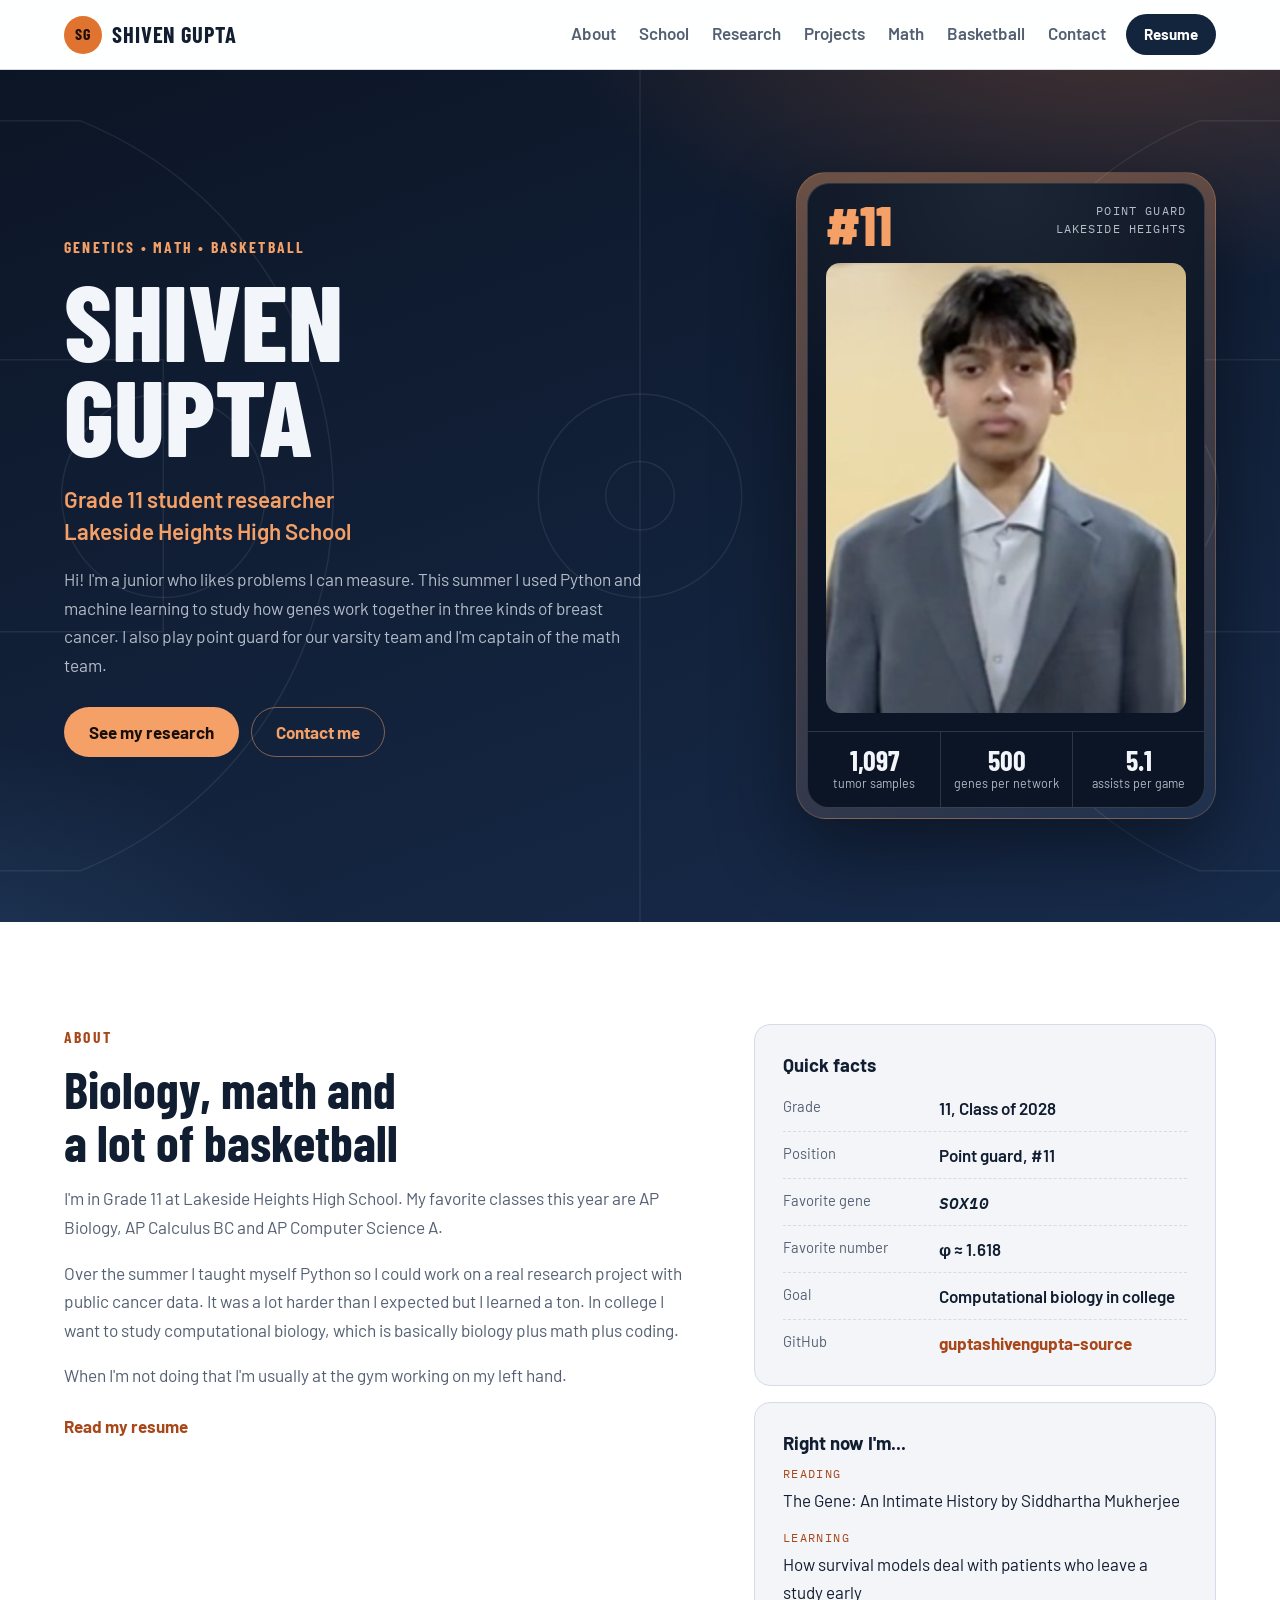
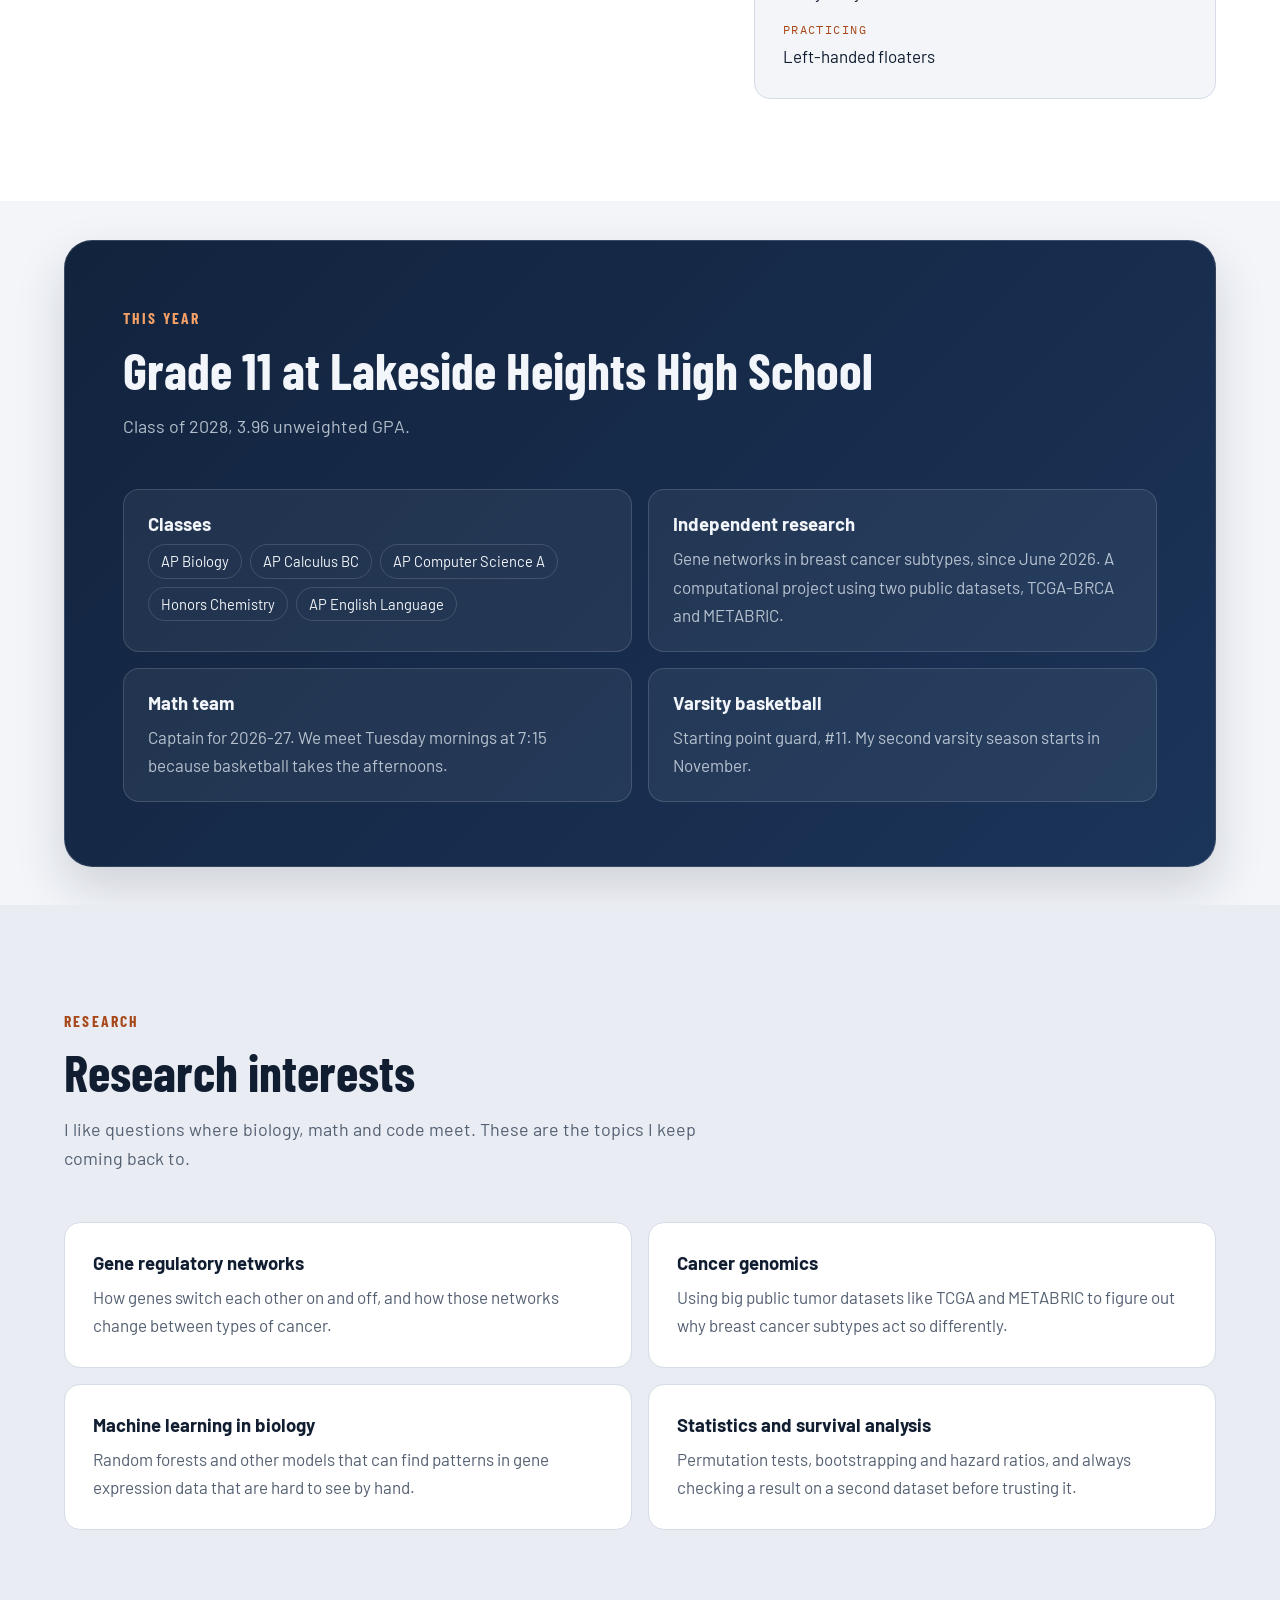
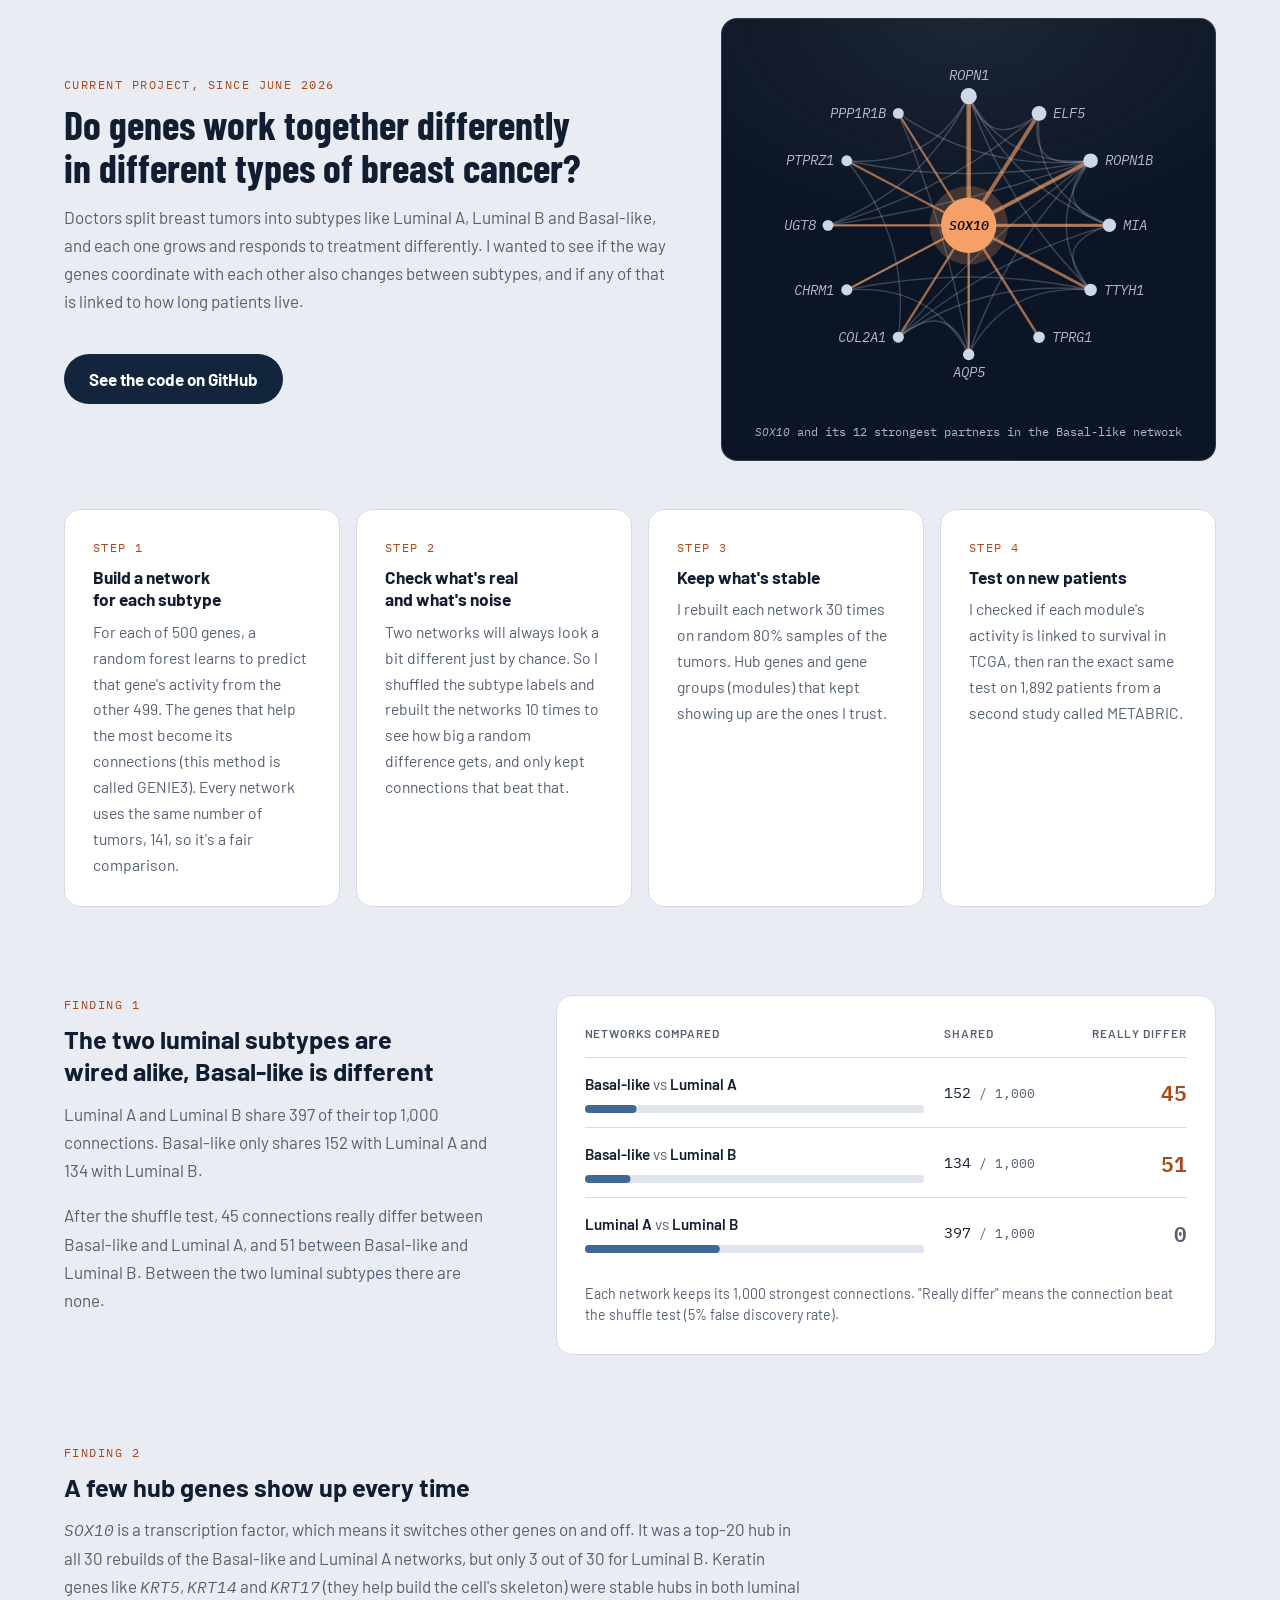
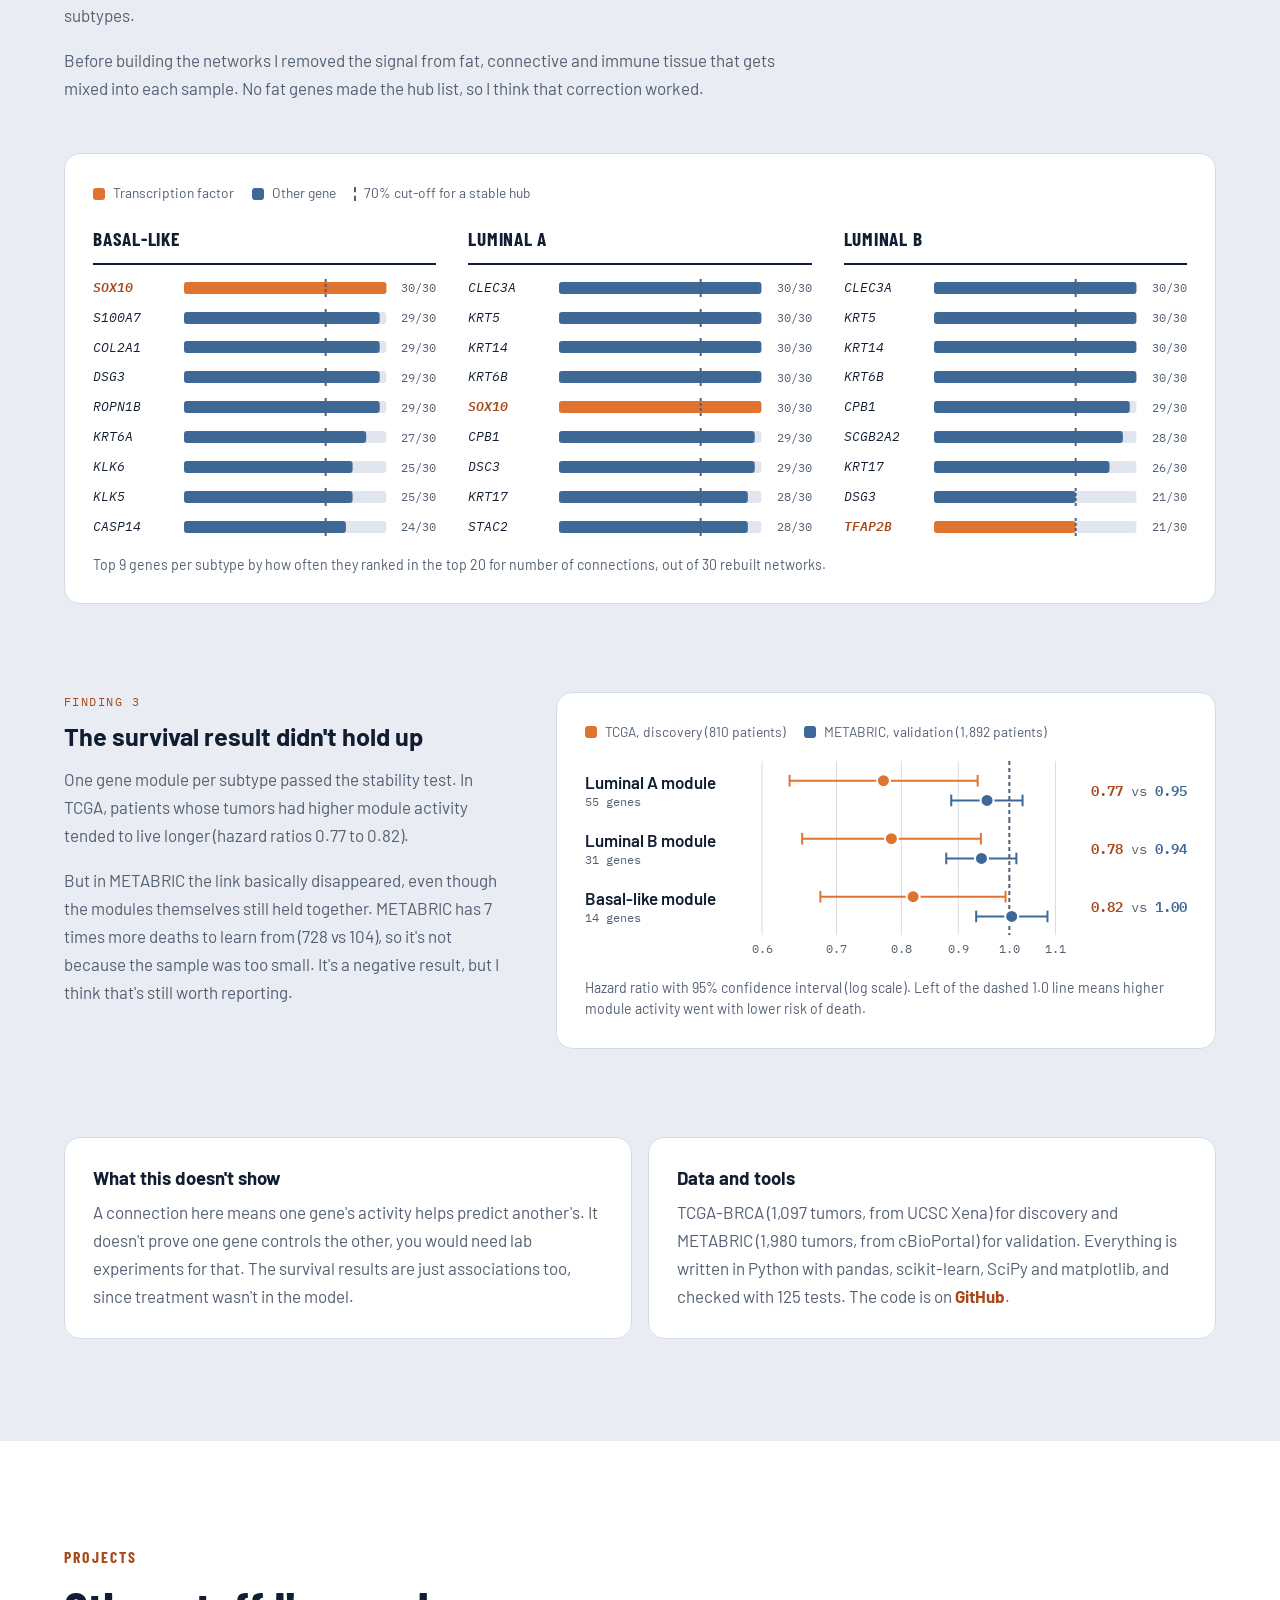
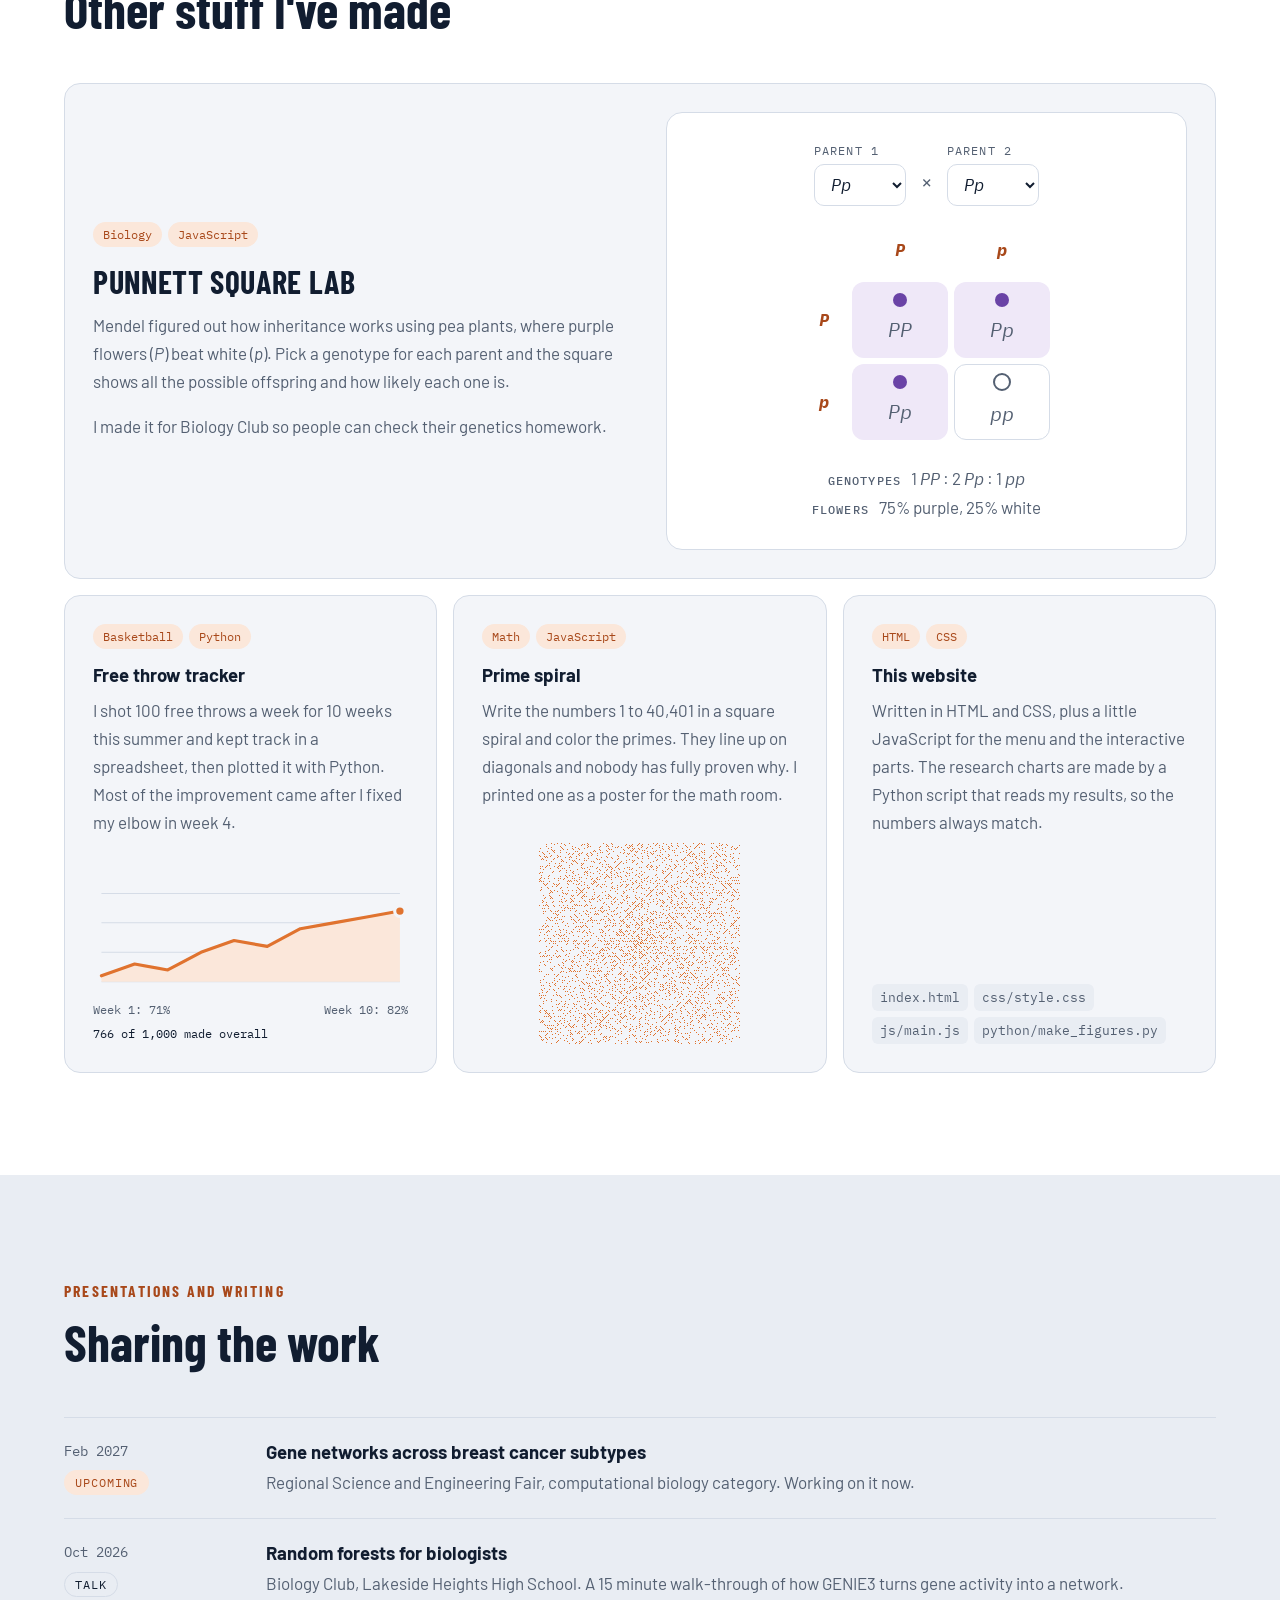
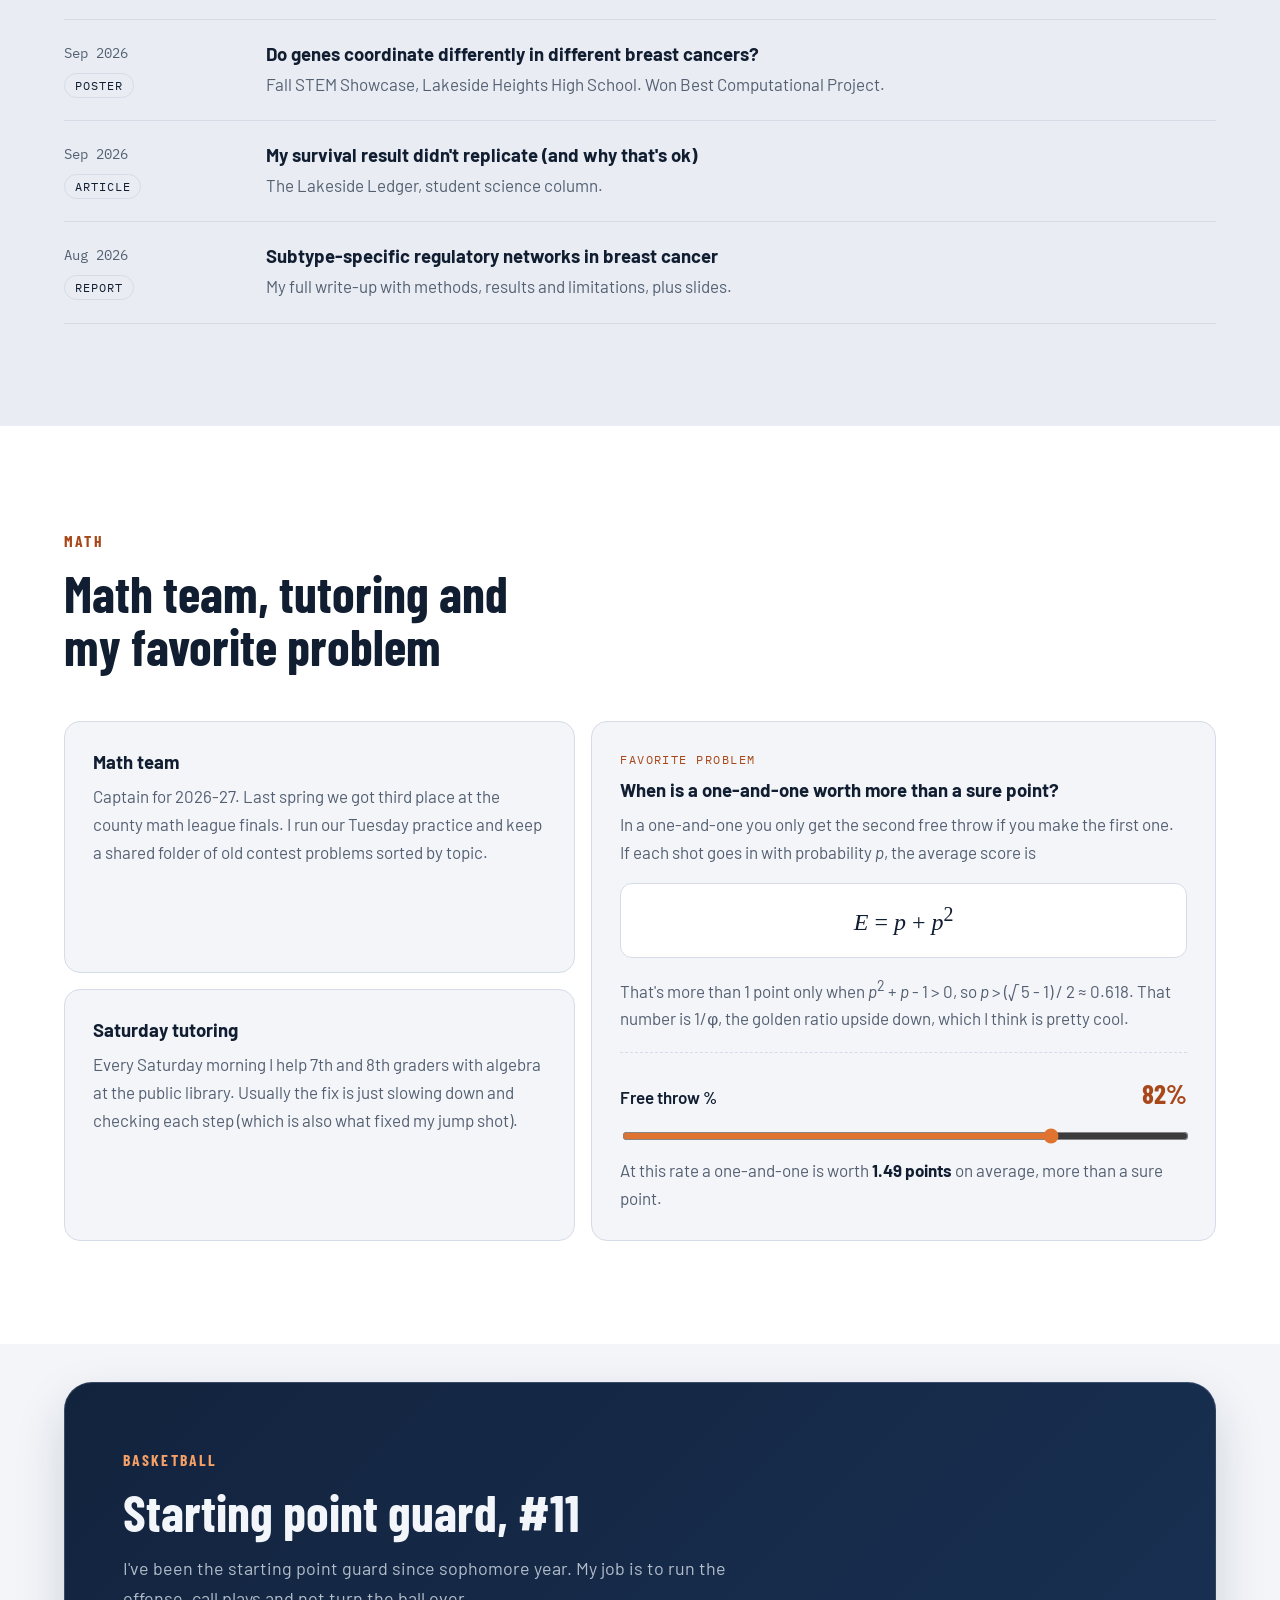
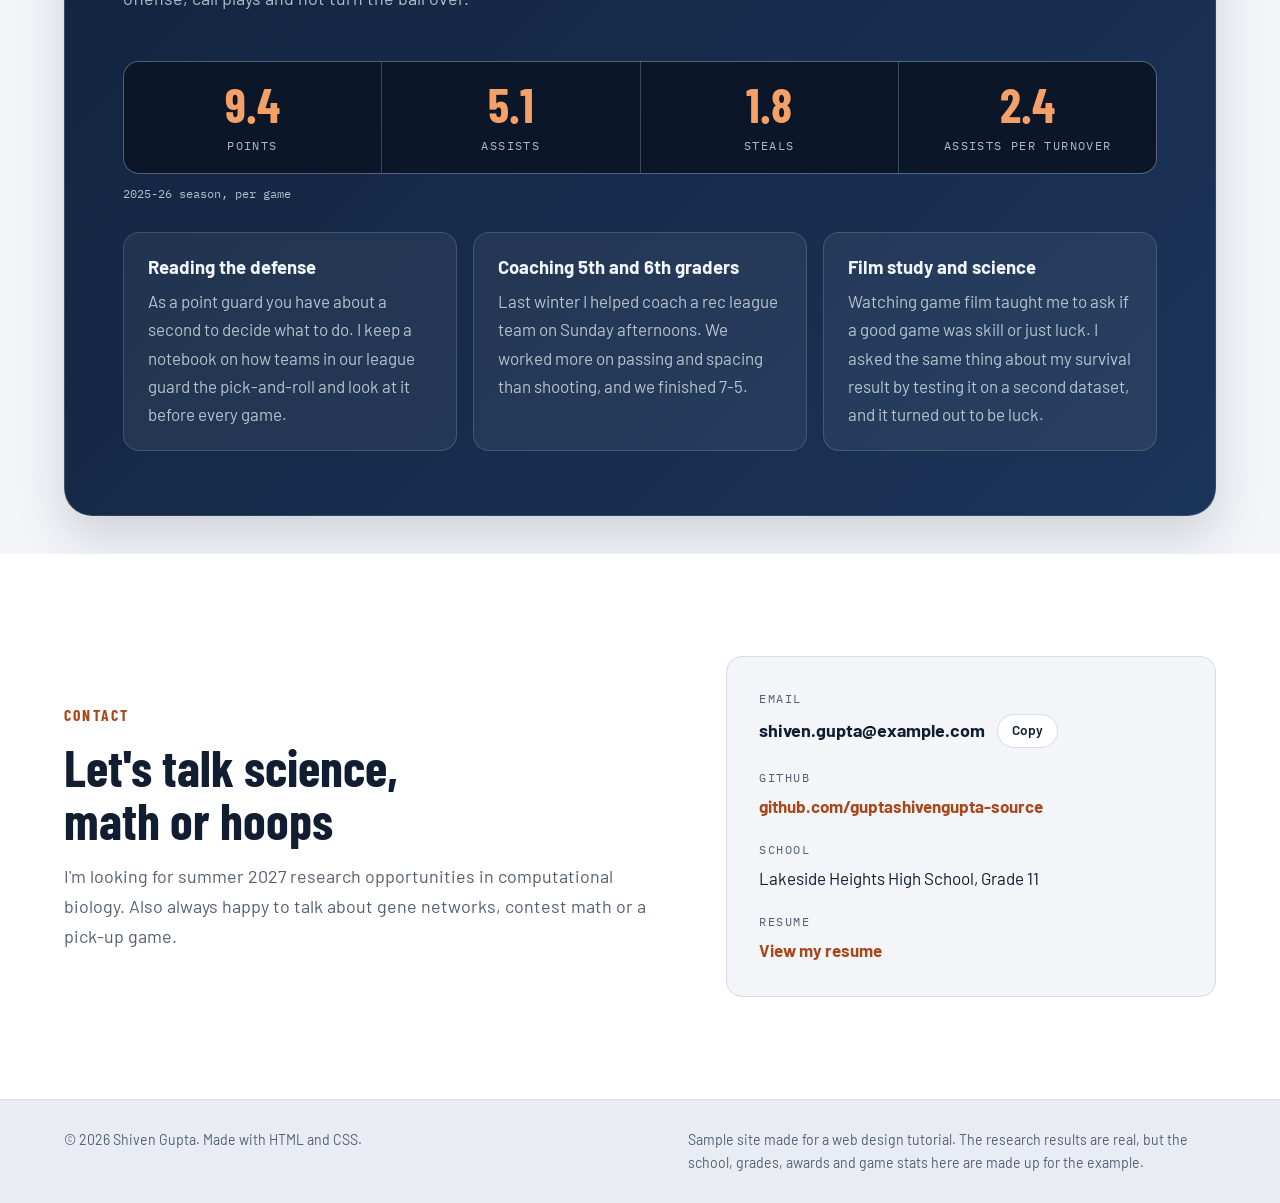
==== index.html @ 824fb628 "completed site completed site" ====
<!DOCTYPE html>
<html lang="en">
<head>
  <meta charset="UTF-8">
  <meta name="viewport" content="width=device-width, initial-scale=1, viewport-fit=cover">
  <title>Shiven Gupta</title>
  <meta name="description" content="Shiven Gupta, high school student researcher, math team captain and point guard.">
  <link rel="icon" href="images/favicon.svg" type="image/svg+xml">
  <link rel="preconnect" href="https://fonts.googleapis.com">
  <link rel="preconnect" href="https://fonts.gstatic.com" crossorigin>
  <link rel="stylesheet" href="https://fonts.googleapis.com/css2?family=Barlow+Condensed:wght@600;700;800&family=Barlow:ital,wght@0,400;0,500;0,600;0,700;1,400&family=IBM+Plex+Mono:ital,wght@0,400;0,500;0,600;1,400;1,500&display=swap">
  <link rel="stylesheet" href="css/style.css">
  <script src="js/main.js" defer></script>
</head>
<body>
  <a class="skip-link" href="#main">Skip to content</a>

  <header class="site-header">
    <a class="brand" href="#home">
      <span class="brand-mark" aria-hidden="true">SG</span>
      <span class="brand-name">Shiven Gupta</span>
    </a>

    <nav id="site-nav" class="nav" aria-label="Main">
      <a href="#about">About</a>
      <a href="#school">School</a>
      <a href="#research">Research</a>
      <a href="#projects">Projects</a>
      <a href="#math">Math</a>
      <a href="#basketball">Basketball</a>
      <a href="#contact">Contact</a>
    </nav>

    <a class="nav-cta" href="resume.html">Resume</a>

    <button class="menu-toggle" type="button" aria-expanded="false" aria-controls="site-nav">
      <span class="menu-icon" aria-hidden="true"></span>
      <span class="menu-label">Menu</span>
    </button>
  </header>

  <main id="main">

    <section id="home" class="hero">
      <svg class="hero-court" viewBox="0 0 1354 720" preserveAspectRatio="xMidYMid slice" aria-hidden="true" focusable="false">
        <path d="M677 0 V720" fill="none"/>
        <circle cx="677" cy="360" r="86" fill="none"/>
        <circle cx="677" cy="360" r="29" fill="none"/>
        <rect x="0" y="245" width="274" height="230" fill="none"/>
        <circle cx="274" cy="360" r="86" fill="none"/>
        <path d="M0 43 H204 A342 342 0 0 1 204 677 H0" fill="none"/>
        <circle cx="76" cy="360" r="11" fill="none"/>
        <path d="M58 317 V403" fill="none"/>
        <rect x="1080" y="245" width="274" height="230" fill="none"/>
        <circle cx="1080" cy="360" r="86" fill="none"/>
        <path d="M1354 43 H1150 A342 342 0 0 0 1150 677 H1354" fill="none"/>
        <circle cx="1278" cy="360" r="11" fill="none"/>
        <path d="M1296 317 V403" fill="none"/>
      </svg>

      <div class="wrap hero-grid">
        <div class="hero-content">
          <p class="eyebrow">Genetics • Math • Basketball</p>
          <h1><span>Shiven</span> <span>Gupta</span></h1>
          <p class="hero-role">Grade 11 student researcher<br>Lakeside Heights High School</p>
          <p class="hero-text">Hi! I'm a junior who likes problems I can measure. This summer I used Python and machine learning to study how genes work together in three kinds of breast cancer. I also play point guard for our varsity team and I'm captain of the math team.</p>
          <div class="button-row">
            <a class="btn btn-primary" href="#research">See my research</a>
            <a class="btn btn-ghost" href="#contact">Contact me</a>
          </div>
        </div>

        <aside class="player-card" aria-label="Player card">
          <div class="player-card-inner">
            <div class="card-top">
              <p class="card-number">#11</p>
              <p class="card-pos">Point guard<br>Lakeside Heights</p>
            </div>
            <img class="card-photo" src="images/shiven.jpg" alt="Shiven Gupta" width="436" height="474">
            <dl class="card-stats">
              <div><dt>tumor samples</dt><dd>1,097</dd></div>
              <div><dt>genes per network</dt><dd>500</dd></div>
              <div><dt>assists per game</dt><dd>5.1</dd></div>
            </dl>
          </div>
        </aside>
      </div>
    </section>

    <section id="about" class="section section-surface">
      <div class="wrap about-grid">
        <div>
          <p class="eyebrow">About</p>
          <h2>Biology, math and a lot of basketball</h2>
          <div class="prose">
            <p>I'm in Grade 11 at Lakeside Heights High School. My favorite classes this year are AP Biology, AP Calculus BC and AP Computer Science A.</p>
            <p>Over the summer I taught myself Python so I could work on a real research project with public cancer data. It was a lot harder than I expected but I learned a ton. In college I want to study computational biology, which is basically biology plus math plus coding.</p>
            <p>When I'm not doing that I'm usually at the gym working on my left hand.</p>
          </div>
          <a class="text-link" href="resume.html">Read my resume</a>
        </div>

        <div class="about-side">
          <div class="card">
            <h3>Quick facts</h3>
            <dl class="facts">
              <div><dt>Grade</dt><dd>11, Class of 2028</dd></div>
              <div><dt>Position</dt><dd>Point guard, #11</dd></div>
              <div><dt>Favorite gene</dt><dd><span class="gene">SOX10</span></dd></div>
              <div><dt>Favorite number</dt><dd>φ ≈ 1.618</dd></div>
              <div><dt>Goal</dt><dd>Computational biology in college</dd></div>
              <div><dt>GitHub</dt><dd><a class="text-link" href="https://github.com/guptashivengupta-source" target="_blank" rel="noopener">guptashivengupta-source</a></dd></div>
            </dl>
          </div>
          <div class="card">
            <h3>Right now I'm...</h3>
            <ul class="now-list">
              <li><span class="kicker">Reading</span>The Gene: An Intimate History by Siddhartha Mukherjee</li>
              <li><span class="kicker">Learning</span>How survival models deal with patients who leave a study early</li>
              <li><span class="kicker">Practicing</span>Left-handed floaters</li>
            </ul>
          </div>
        </div>
      </div>
    </section>

    <section id="school" class="section section-panel">
      <div class="wrap">
        <div class="panel">
          <div class="section-heading">
            <p class="eyebrow">This year</p>
            <h2>Grade 11 at Lakeside Heights High School</h2>
            <p class="lead">Class of 2028, 3.96 unweighted GPA.</p>
          </div>
          <div class="panel-grid">
            <article class="panel-item">
              <h3>Classes</h3>
              <ul class="chip-list">
                <li>AP Biology</li>
                <li>AP Calculus BC</li>
                <li>AP Computer Science A</li>
                <li>Honors Chemistry</li>
                <li>AP English Language</li>
              </ul>
            </article>
            <article class="panel-item">
              <h3>Independent research</h3>
              <p>Gene networks in breast cancer subtypes, since June 2026. A computational project using two public datasets, TCGA-BRCA and METABRIC.</p>
            </article>
            <article class="panel-item">
              <h3>Math team</h3>
              <p>Captain for 2026-27. We meet Tuesday mornings at 7:15 because basketball takes the afternoons.</p>
            </article>
            <article class="panel-item">
              <h3>Varsity basketball</h3>
              <p>Starting point guard, #11. My second varsity season starts in November.</p>
            </article>
          </div>
        </div>
      </div>
    </section>

    <section id="research" class="section section-alt">
      <div class="wrap">
        <div class="section-heading">
          <p class="eyebrow">Research</p>
          <h2>Research interests</h2>
          <p class="lead">I like questions where biology, math and code meet. These are the topics I keep coming back to.</p>
        </div>

        <div class="interests">
          <article class="card">
            <h3>Gene regulatory networks</h3>
            <p>How genes switch each other on and off, and how those networks change between types of cancer.</p>
          </article>
          <article class="card">
            <h3>Cancer genomics</h3>
            <p>Using big public tumor datasets like TCGA and METABRIC to figure out why breast cancer subtypes act so differently.</p>
          </article>
          <article class="card">
            <h3>Machine learning in biology</h3>
            <p>Random forests and other models that can find patterns in gene expression data that are hard to see by hand.</p>
          </article>
          <article class="card">
            <h3>Statistics and survival analysis</h3>
            <p>Permutation tests, bootstrapping and hazard ratios, and always checking a result on a second dataset before trusting it.</p>
          </article>
        </div>

        <div class="project-head">
          <div class="project-text">
            <p class="kicker">Current project, since June 2026</p>
            <h3 class="project-title">Do genes work together differently in different types of breast cancer?</h3>
            <p>Doctors split breast tumors into subtypes like Luminal A, Luminal B and Basal-like, and each one grows and responds to treatment differently. I wanted to see if the way genes coordinate with each other also changes between subtypes, and if any of that is linked to how long patients live.</p>
            <a class="btn btn-dark" href="https://github.com/guptashivengupta-source/genie3_brca_project" target="_blank" rel="noopener">See the code on GitHub</a>
          </div>
          <figure class="net-card">
            <!-- figure:network -->
            <svg class="net" viewBox="0 0 400 330" role="img" aria-labelledby="net-title">
              <title id="net-title">SOX10 and its 12 strongest partner genes in the Basal-like network</title>
              <path class="net-link" fill="none" d="M200.0 277.0 Q168.3 215.4 94.3 221.0"/>
              <path class="net-link" fill="none" d="M200.0 277.0 Q181.7 227.7 139.0 262.0"/>
              <path class="net-link" fill="none" d="M200.0 277.0 Q181.7 169.5 139.0 68.0"/>
              <path class="net-link" fill="none" d="M200.0 277.0 Q200.0 165.0 200.0 53.0"/>
              <path class="net-link" fill="none" d="M200.0 277.0 Q231.7 181.8 305.7 109.0"/>
              <path class="net-link" fill="none" d="M200.0 277.0 Q231.7 215.4 305.7 221.0"/>
              <path class="net-link" fill="none" d="M94.3 221.0 Q200.0 165.0 305.7 109.0"/>
              <path class="net-link" fill="none" d="M94.3 221.0 Q200.0 198.6 305.7 221.0"/>
              <path class="net-link" fill="none" d="M139.0 262.0 Q218.3 194.1 322.0 165.0"/>
              <path class="net-link" fill="none" d="M139.0 262.0 Q150.0 177.3 94.3 109.0"/>
              <path class="net-link" fill="none" d="M139.0 262.0 Q213.4 177.3 305.7 109.0"/>
              <path class="net-link" fill="none" d="M139.0 262.0 Q213.4 210.9 305.7 221.0"/>
              <path class="net-link" fill="none" d="M261.0 68.0 Q254.9 135.9 322.0 165.0"/>
              <path class="net-link" fill="none" d="M261.0 68.0 Q218.3 102.3 200.0 53.0"/>
              <path class="net-link" fill="none" d="M261.0 68.0 Q250.0 119.1 305.7 109.0"/>
              <path class="net-link" fill="none" d="M261.0 68.0 Q181.7 135.9 78.0 165.0"/>
              <path class="net-link" fill="none" d="M322.0 165.0 Q236.6 131.4 200.0 53.0"/>
              <path class="net-link" fill="none" d="M322.0 165.0 Q268.3 148.2 305.7 109.0"/>
              <path class="net-link" fill="none" d="M322.0 165.0 Q268.3 181.8 305.7 221.0"/>
              <path class="net-link" fill="none" d="M322.0 165.0 Q200.0 165.0 78.0 165.0"/>
              <path class="net-link" fill="none" d="M139.0 68.0 Q213.4 119.1 305.7 109.0"/>
              <path class="net-link" fill="none" d="M94.3 109.0 Q168.3 114.6 200.0 53.0"/>
              <path class="net-link" fill="none" d="M94.3 109.0 Q200.0 131.4 305.7 109.0"/>
              <path class="net-link" fill="none" d="M200.0 53.0 Q231.7 114.6 305.7 109.0"/>
              <path class="net-link" fill="none" d="M200.0 53.0 Q231.7 148.2 305.7 221.0"/>
              <path class="net-link" fill="none" d="M200.0 53.0 Q163.4 131.4 78.0 165.0"/>
              <path class="net-link" fill="none" d="M305.7 109.0 Q263.4 165.0 305.7 221.0"/>
              <path class="net-link" fill="none" d="M305.7 109.0 Q195.1 148.2 78.0 165.0"/>
              <line class="net-spoke" x1="200" y1="165" x2="200.0" y2="53.0" stroke-width="4.00"/>
              <line class="net-spoke" x1="200" y1="165" x2="261.0" y2="68.0" stroke-width="3.41"/>
              <line class="net-spoke" x1="200" y1="165" x2="305.7" y2="109.0" stroke-width="3.39"/>
              <line class="net-spoke" x1="200" y1="165" x2="322.0" y2="165.0" stroke-width="2.90"/>
              <line class="net-spoke" x1="200" y1="165" x2="305.7" y2="221.0" stroke-width="2.50"/>
              <line class="net-spoke" x1="200" y1="165" x2="261.0" y2="262.0" stroke-width="2.21"/>
              <line class="net-spoke" x1="200" y1="165" x2="200.0" y2="277.0" stroke-width="2.10"/>
              <line class="net-spoke" x1="200" y1="165" x2="139.0" y2="262.0" stroke-width="2.03"/>
              <line class="net-spoke" x1="200" y1="165" x2="94.3" y2="221.0" stroke-width="2.00"/>
              <line class="net-spoke" x1="200" y1="165" x2="78.0" y2="165.0" stroke-width="1.94"/>
              <line class="net-spoke" x1="200" y1="165" x2="94.3" y2="109.0" stroke-width="1.90"/>
              <line class="net-spoke" x1="200" y1="165" x2="139.0" y2="68.0" stroke-width="1.87"/>
              <circle class="net-halo" cx="200" cy="165" r="34"/>
              <circle class="net-node" cx="200.0" cy="53.0" r="7.0"/>
              <text class="net-label" x="200.0" y="39.0" text-anchor="middle">ROPN1</text>
              <circle class="net-node" cx="261.0" cy="68.0" r="6.4"/>
              <text class="net-label" x="273.4" y="72.0" text-anchor="start">ELF5</text>
              <circle class="net-node" cx="305.7" cy="109.0" r="6.3"/>
              <text class="net-label" x="318.0" y="113.0" text-anchor="start">ROPN1B</text>
              <circle class="net-node" cx="322.0" cy="165.0" r="5.8"/>
              <text class="net-label" x="333.8" y="169.0" text-anchor="start">MIA</text>
              <circle class="net-node" cx="305.7" cy="221.0" r="5.4"/>
              <text class="net-label" x="317.0" y="225.0" text-anchor="start">TTYH1</text>
              <circle class="net-node" cx="261.0" cy="262.0" r="5.0"/>
              <text class="net-label" x="272.0" y="266.0" text-anchor="start">TPRG1</text>
              <circle class="net-node" cx="200.0" cy="277.0" r="4.9"/>
              <text class="net-label" x="200.0" y="296.9" text-anchor="middle">AQP5</text>
              <circle class="net-node" cx="139.0" cy="262.0" r="4.8"/>
              <text class="net-label" x="128.2" y="266.0" text-anchor="end">COL2A1</text>
              <circle class="net-node" cx="94.3" cy="221.0" r="4.8"/>
              <text class="net-label" x="83.5" y="225.0" text-anchor="end">CHRM1</text>
              <circle class="net-node" cx="78.0" cy="165.0" r="4.7"/>
              <text class="net-label" x="67.3" y="169.0" text-anchor="end">UGT8</text>
              <circle class="net-node" cx="94.3" cy="109.0" r="4.7"/>
              <text class="net-label" x="83.6" y="113.0" text-anchor="end">PTPRZ1</text>
              <circle class="net-node" cx="139.0" cy="68.0" r="4.7"/>
              <text class="net-label" x="128.3" y="72.0" text-anchor="end">PPP1R1B</text>
              <circle class="net-hub" cx="200" cy="165" r="24"/>
              <text class="net-hub-label" x="200" y="169" text-anchor="middle">SOX10</text>
            </svg>
            <!-- /figure:network -->
            <figcaption><span class="gene">SOX10</span> and its 12 strongest partners in the Basal-like network</figcaption>
          </figure>
        </div>

        <ol class="steps">
          <li class="card step">
            <p class="kicker">Step 1</p>
            <h3>Build a network for each subtype</h3>
            <p>For each of 500 genes, a random forest learns to predict that gene's activity from the other 499. The genes that help the most become its connections (this method is called GENIE3). Every network uses the same number of tumors, 141, so it's a fair comparison.</p>
          </li>
          <li class="card step">
            <p class="kicker">Step 2</p>
            <h3>Check what's real and what's noise</h3>
            <p>Two networks will always look a bit different just by chance. So I shuffled the subtype labels and rebuilt the networks 10 times to see how big a random difference gets, and only kept connections that beat that.</p>
          </li>
          <li class="card step">
            <p class="kicker">Step 3</p>
            <h3>Keep what's stable</h3>
            <p>I rebuilt each network 30 times on random 80% samples of the tumors. Hub genes and gene groups (modules) that kept showing up are the ones I trust.</p>
          </li>
          <li class="card step">
            <p class="kicker">Step 4</p>
            <h3>Test on new patients</h3>
            <p>I checked if each module's activity is linked to survival in TCGA, then ran the exact same test on 1,892 patients from a second study called METABRIC.</p>
          </li>
        </ol>

        <div class="findings">
          <article class="finding">
            <div class="finding-text">
              <p class="kicker">Finding 1</p>
              <h3>The two luminal subtypes are wired alike, Basal-like is different</h3>
              <p>Luminal A and Luminal B share 397 of their top 1,000 connections. Basal-like only shares 152 with Luminal A and 134 with Luminal B.</p>
              <p>After the shuffle test, 45 connections really differ between Basal-like and Luminal A, and 51 between Basal-like and Luminal B. Between the two luminal subtypes there are none.</p>
            </div>
            <figure class="fig">
              <!-- figure:overlap -->
              <div class="table-scroll">
                <table class="overlap-table">
                  <thead>
                    <tr><th scope="col">Networks compared</th><th scope="col">Shared</th><th scope="col">Really differ</th></tr>
                  </thead>
                  <tbody>
                    <tr>
                      <th scope="row">Basal-like <span class="vs">vs</span> Luminal A<svg class="meter" aria-hidden="true"><rect class="meter-track" width="100%" height="100%" rx="4"/><rect class="meter-fill" width="15.2%" height="100%" rx="4"/></svg></th>
                      <td class="num">152<span class="of"> / 1,000</span></td>
                      <td class="num num-big">45</td>
                    </tr>
                    <tr>
                      <th scope="row">Basal-like <span class="vs">vs</span> Luminal B<svg class="meter" aria-hidden="true"><rect class="meter-track" width="100%" height="100%" rx="4"/><rect class="meter-fill" width="13.4%" height="100%" rx="4"/></svg></th>
                      <td class="num">134<span class="of"> / 1,000</span></td>
                      <td class="num num-big">51</td>
                    </tr>
                    <tr>
                      <th scope="row">Luminal A <span class="vs">vs</span> Luminal B<svg class="meter" aria-hidden="true"><rect class="meter-track" width="100%" height="100%" rx="4"/><rect class="meter-fill" width="39.7%" height="100%" rx="4"/></svg></th>
                      <td class="num">397<span class="of"> / 1,000</span></td>
                      <td class="num num-big is-zero">0</td>
                    </tr>
                  </tbody>
                </table>
              </div>
              <!-- /figure:overlap -->
              <figcaption>Each network keeps its 1,000 strongest connections. "Really differ" means the connection beat the shuffle test (5% false discovery rate).</figcaption>
            </figure>
          </article>

          <article class="finding finding-wide">
            <div class="finding-text">
              <p class="kicker">Finding 2</p>
              <h3>A few hub genes show up every time</h3>
              <p><span class="gene">SOX10</span> is a transcription factor, which means it switches other genes on and off. It was a top-20 hub in all 30 rebuilds of the Basal-like and Luminal A networks, but only 3 out of 30 for Luminal B. Keratin genes like <span class="gene">KRT5</span>, <span class="gene">KRT14</span> and <span class="gene">KRT17</span> (they help build the cell's skeleton) were stable hubs in both luminal subtypes.</p>
              <p>Before building the networks I removed the signal from fat, connective and immune tissue that gets mixed into each sample. No fat genes made the hub list, so I think that correction worked.</p>
            </div>
            <figure class="fig">
              <ul class="legend">
                <li><span class="swatch swatch-tf"></span>Transcription factor</li>
                <li><span class="swatch swatch-gene"></span>Other gene</li>
                <li><span class="swatch swatch-cut"></span>70% cut-off for a stable hub</li>
              </ul>
              <!-- figure:hubs -->
              <div class="hubs">
                <div>
                  <h4 class="hub-title">Basal-like</h4>
                  <ol class="hub-list">
                    <li class="is-tf"><span class="gene">SOX10</span><span class="visually-hidden"> (transcription factor)</span><svg class="hub-bar" aria-hidden="true"><rect class="bar-track" width="100%" height="100%" rx="3"/><rect class="bar-fill" width="100.0%" height="100%" rx="3"/><line class="bar-cut" x1="70%" y1="-25%" x2="70%" y2="125%"/></svg><span class="hub-val">30/30</span></li>
                    <li><span class="gene">S100A7</span><svg class="hub-bar" aria-hidden="true"><rect class="bar-track" width="100%" height="100%" rx="3"/><rect class="bar-fill" width="96.7%" height="100%" rx="3"/><line class="bar-cut" x1="70%" y1="-25%" x2="70%" y2="125%"/></svg><span class="hub-val">29/30</span></li>
                    <li><span class="gene">COL2A1</span><svg class="hub-bar" aria-hidden="true"><rect class="bar-track" width="100%" height="100%" rx="3"/><rect class="bar-fill" width="96.7%" height="100%" rx="3"/><line class="bar-cut" x1="70%" y1="-25%" x2="70%" y2="125%"/></svg><span class="hub-val">29/30</span></li>
                    <li><span class="gene">DSG3</span><svg class="hub-bar" aria-hidden="true"><rect class="bar-track" width="100%" height="100%" rx="3"/><rect class="bar-fill" width="96.7%" height="100%" rx="3"/><line class="bar-cut" x1="70%" y1="-25%" x2="70%" y2="125%"/></svg><span class="hub-val">29/30</span></li>
                    <li><span class="gene">ROPN1B</span><svg class="hub-bar" aria-hidden="true"><rect class="bar-track" width="100%" height="100%" rx="3"/><rect class="bar-fill" width="96.7%" height="100%" rx="3"/><line class="bar-cut" x1="70%" y1="-25%" x2="70%" y2="125%"/></svg><span class="hub-val">29/30</span></li>
                    <li><span class="gene">KRT6A</span><svg class="hub-bar" aria-hidden="true"><rect class="bar-track" width="100%" height="100%" rx="3"/><rect class="bar-fill" width="90.0%" height="100%" rx="3"/><line class="bar-cut" x1="70%" y1="-25%" x2="70%" y2="125%"/></svg><span class="hub-val">27/30</span></li>
                    <li><span class="gene">KLK6</span><svg class="hub-bar" aria-hidden="true"><rect class="bar-track" width="100%" height="100%" rx="3"/><rect class="bar-fill" width="83.3%" height="100%" rx="3"/><line class="bar-cut" x1="70%" y1="-25%" x2="70%" y2="125%"/></svg><span class="hub-val">25/30</span></li>
                    <li><span class="gene">KLK5</span><svg class="hub-bar" aria-hidden="true"><rect class="bar-track" width="100%" height="100%" rx="3"/><rect class="bar-fill" width="83.3%" height="100%" rx="3"/><line class="bar-cut" x1="70%" y1="-25%" x2="70%" y2="125%"/></svg><span class="hub-val">25/30</span></li>
                    <li><span class="gene">CASP14</span><svg class="hub-bar" aria-hidden="true"><rect class="bar-track" width="100%" height="100%" rx="3"/><rect class="bar-fill" width="80.0%" height="100%" rx="3"/><line class="bar-cut" x1="70%" y1="-25%" x2="70%" y2="125%"/></svg><span class="hub-val">24/30</span></li>
                  </ol>
                </div>
                <div>
                  <h4 class="hub-title">Luminal A</h4>
                  <ol class="hub-list">
                    <li><span class="gene">CLEC3A</span><svg class="hub-bar" aria-hidden="true"><rect class="bar-track" width="100%" height="100%" rx="3"/><rect class="bar-fill" width="100.0%" height="100%" rx="3"/><line class="bar-cut" x1="70%" y1="-25%" x2="70%" y2="125%"/></svg><span class="hub-val">30/30</span></li>
                    <li><span class="gene">KRT5</span><svg class="hub-bar" aria-hidden="true"><rect class="bar-track" width="100%" height="100%" rx="3"/><rect class="bar-fill" width="100.0%" height="100%" rx="3"/><line class="bar-cut" x1="70%" y1="-25%" x2="70%" y2="125%"/></svg><span class="hub-val">30/30</span></li>
                    <li><span class="gene">KRT14</span><svg class="hub-bar" aria-hidden="true"><rect class="bar-track" width="100%" height="100%" rx="3"/><rect class="bar-fill" width="100.0%" height="100%" rx="3"/><line class="bar-cut" x1="70%" y1="-25%" x2="70%" y2="125%"/></svg><span class="hub-val">30/30</span></li>
                    <li><span class="gene">KRT6B</span><svg class="hub-bar" aria-hidden="true"><rect class="bar-track" width="100%" height="100%" rx="3"/><rect class="bar-fill" width="100.0%" height="100%" rx="3"/><line class="bar-cut" x1="70%" y1="-25%" x2="70%" y2="125%"/></svg><span class="hub-val">30/30</span></li>
                    <li class="is-tf"><span class="gene">SOX10</span><span class="visually-hidden"> (transcription factor)</span><svg class="hub-bar" aria-hidden="true"><rect class="bar-track" width="100%" height="100%" rx="3"/><rect class="bar-fill" width="100.0%" height="100%" rx="3"/><line class="bar-cut" x1="70%" y1="-25%" x2="70%" y2="125%"/></svg><span class="hub-val">30/30</span></li>
                    <li><span class="gene">CPB1</span><svg class="hub-bar" aria-hidden="true"><rect class="bar-track" width="100%" height="100%" rx="3"/><rect class="bar-fill" width="96.7%" height="100%" rx="3"/><line class="bar-cut" x1="70%" y1="-25%" x2="70%" y2="125%"/></svg><span class="hub-val">29/30</span></li>
                    <li><span class="gene">DSC3</span><svg class="hub-bar" aria-hidden="true"><rect class="bar-track" width="100%" height="100%" rx="3"/><rect class="bar-fill" width="96.7%" height="100%" rx="3"/><line class="bar-cut" x1="70%" y1="-25%" x2="70%" y2="125%"/></svg><span class="hub-val">29/30</span></li>
                    <li><span class="gene">KRT17</span><svg class="hub-bar" aria-hidden="true"><rect class="bar-track" width="100%" height="100%" rx="3"/><rect class="bar-fill" width="93.3%" height="100%" rx="3"/><line class="bar-cut" x1="70%" y1="-25%" x2="70%" y2="125%"/></svg><span class="hub-val">28/30</span></li>
                    <li><span class="gene">STAC2</span><svg class="hub-bar" aria-hidden="true"><rect class="bar-track" width="100%" height="100%" rx="3"/><rect class="bar-fill" width="93.3%" height="100%" rx="3"/><line class="bar-cut" x1="70%" y1="-25%" x2="70%" y2="125%"/></svg><span class="hub-val">28/30</span></li>
                  </ol>
                </div>
                <div>
                  <h4 class="hub-title">Luminal B</h4>
                  <ol class="hub-list">
                    <li><span class="gene">CLEC3A</span><svg class="hub-bar" aria-hidden="true"><rect class="bar-track" width="100%" height="100%" rx="3"/><rect class="bar-fill" width="100.0%" height="100%" rx="3"/><line class="bar-cut" x1="70%" y1="-25%" x2="70%" y2="125%"/></svg><span class="hub-val">30/30</span></li>
                    <li><span class="gene">KRT5</span><svg class="hub-bar" aria-hidden="true"><rect class="bar-track" width="100%" height="100%" rx="3"/><rect class="bar-fill" width="100.0%" height="100%" rx="3"/><line class="bar-cut" x1="70%" y1="-25%" x2="70%" y2="125%"/></svg><span class="hub-val">30/30</span></li>
                    <li><span class="gene">KRT14</span><svg class="hub-bar" aria-hidden="true"><rect class="bar-track" width="100%" height="100%" rx="3"/><rect class="bar-fill" width="100.0%" height="100%" rx="3"/><line class="bar-cut" x1="70%" y1="-25%" x2="70%" y2="125%"/></svg><span class="hub-val">30/30</span></li>
                    <li><span class="gene">KRT6B</span><svg class="hub-bar" aria-hidden="true"><rect class="bar-track" width="100%" height="100%" rx="3"/><rect class="bar-fill" width="100.0%" height="100%" rx="3"/><line class="bar-cut" x1="70%" y1="-25%" x2="70%" y2="125%"/></svg><span class="hub-val">30/30</span></li>
                    <li><span class="gene">CPB1</span><svg class="hub-bar" aria-hidden="true"><rect class="bar-track" width="100%" height="100%" rx="3"/><rect class="bar-fill" width="96.7%" height="100%" rx="3"/><line class="bar-cut" x1="70%" y1="-25%" x2="70%" y2="125%"/></svg><span class="hub-val">29/30</span></li>
                    <li><span class="gene">SCGB2A2</span><svg class="hub-bar" aria-hidden="true"><rect class="bar-track" width="100%" height="100%" rx="3"/><rect class="bar-fill" width="93.3%" height="100%" rx="3"/><line class="bar-cut" x1="70%" y1="-25%" x2="70%" y2="125%"/></svg><span class="hub-val">28/30</span></li>
                    <li><span class="gene">KRT17</span><svg class="hub-bar" aria-hidden="true"><rect class="bar-track" width="100%" height="100%" rx="3"/><rect class="bar-fill" width="86.7%" height="100%" rx="3"/><line class="bar-cut" x1="70%" y1="-25%" x2="70%" y2="125%"/></svg><span class="hub-val">26/30</span></li>
                    <li><span class="gene">DSG3</span><svg class="hub-bar" aria-hidden="true"><rect class="bar-track" width="100%" height="100%" rx="3"/><rect class="bar-fill" width="70.0%" height="100%" rx="3"/><line class="bar-cut" x1="70%" y1="-25%" x2="70%" y2="125%"/></svg><span class="hub-val">21/30</span></li>
                    <li class="is-tf"><span class="gene">TFAP2B</span><span class="visually-hidden"> (transcription factor)</span><svg class="hub-bar" aria-hidden="true"><rect class="bar-track" width="100%" height="100%" rx="3"/><rect class="bar-fill" width="70.0%" height="100%" rx="3"/><line class="bar-cut" x1="70%" y1="-25%" x2="70%" y2="125%"/></svg><span class="hub-val">21/30</span></li>
                  </ol>
                </div>
              </div>
              <!-- /figure:hubs -->
              <figcaption>Top 9 genes per subtype by how often they ranked in the top 20 for number of connections, out of 30 rebuilt networks.</figcaption>
            </figure>
          </article>

          <article class="finding">
            <div class="finding-text">
              <p class="kicker">Finding 3</p>
              <h3>The survival result didn't hold up</h3>
              <p>One gene module per subtype passed the stability test. In TCGA, patients whose tumors had higher module activity tended to live longer (hazard ratios 0.77 to 0.82).</p>
              <p>But in METABRIC the link basically disappeared, even though the modules themselves still held together. METABRIC has 7 times more deaths to learn from (728 vs 104), so it's not because the sample was too small. It's a negative result, but I think that's still worth reporting.</p>
            </div>
            <figure class="fig">
              <ul class="legend">
                <li><span class="swatch swatch-tcga"></span>TCGA, discovery (810 patients)</li>
                <li><span class="swatch swatch-metabric"></span>METABRIC, validation (1,892 patients)</li>
              </ul>
              <!-- figure:survival -->
              <div class="forest">
                <div class="forest-row">
                  <p class="forest-name">Luminal A module<span>55 genes</span></p>
                  <svg class="forest-plot" aria-hidden="true"><line class="forest-grid" x1="0.0%" y1="0" x2="0.0%" y2="100%"/><line class="forest-grid" x1="25.4%" y1="0" x2="25.4%" y2="100%"/><line class="forest-grid" x1="47.5%" y1="0" x2="47.5%" y2="100%"/><line class="forest-grid" x1="66.9%" y1="0" x2="66.9%" y2="100%"/><line class="forest-grid is-one" x1="84.3%" y1="0" x2="84.3%" y2="100%"/><line class="forest-grid" x1="100.0%" y1="0" x2="100.0%" y2="100%"/><line class="ci is-tcga" x1="9.4%" y1="34%" x2="73.5%" y2="34%"/><line class="ci is-tcga" x1="9.4%" y1="24%" x2="9.4%" y2="44%"/><line class="ci is-tcga" x1="73.5%" y1="24%" x2="73.5%" y2="44%"/><circle class="dot is-tcga" cx="41.4%" cy="34%" r="6.5"/><line class="ci is-metabric" x1="64.5%" y1="68%" x2="88.8%" y2="68%"/><line class="ci is-metabric" x1="64.5%" y1="58%" x2="64.5%" y2="78%"/><line class="ci is-metabric" x1="88.8%" y1="58%" x2="88.8%" y2="78%"/><circle class="dot is-metabric" cx="76.7%" cy="68%" r="6.5"/></svg>
                  <p class="forest-vals" aria-hidden="true"><span class="is-tcga">0.77</span> vs <span class="is-metabric">0.95</span></p>
                  <p class="visually-hidden">Hazard ratio 0.77 in TCGA (0.64 to 0.94) and 0.95 in METABRIC (0.89 to 1.03).</p>
                </div>
                <div class="forest-row">
                  <p class="forest-name">Luminal B module<span>31 genes</span></p>
                  <svg class="forest-plot" aria-hidden="true"><line class="forest-grid" x1="0.0%" y1="0" x2="0.0%" y2="100%"/><line class="forest-grid" x1="25.4%" y1="0" x2="25.4%" y2="100%"/><line class="forest-grid" x1="47.5%" y1="0" x2="47.5%" y2="100%"/><line class="forest-grid" x1="66.9%" y1="0" x2="66.9%" y2="100%"/><line class="forest-grid is-one" x1="84.3%" y1="0" x2="84.3%" y2="100%"/><line class="forest-grid" x1="100.0%" y1="0" x2="100.0%" y2="100%"/><line class="ci is-tcga" x1="13.7%" y1="34%" x2="74.6%" y2="34%"/><line class="ci is-tcga" x1="13.7%" y1="24%" x2="13.7%" y2="44%"/><line class="ci is-tcga" x1="74.6%" y1="24%" x2="74.6%" y2="44%"/><circle class="dot is-tcga" cx="44.1%" cy="34%" r="6.5"/><line class="ci is-metabric" x1="62.8%" y1="68%" x2="86.7%" y2="68%"/><line class="ci is-metabric" x1="62.8%" y1="58%" x2="62.8%" y2="78%"/><line class="ci is-metabric" x1="86.7%" y1="58%" x2="86.7%" y2="78%"/><circle class="dot is-metabric" cx="74.8%" cy="68%" r="6.5"/></svg>
                  <p class="forest-vals" aria-hidden="true"><span class="is-tcga">0.78</span> vs <span class="is-metabric">0.94</span></p>
                  <p class="visually-hidden">Hazard ratio 0.78 in TCGA (0.65 to 0.94) and 0.94 in METABRIC (0.88 to 1.01).</p>
                </div>
                <div class="forest-row">
                  <p class="forest-name">Basal-like module<span>14 genes</span></p>
                  <svg class="forest-plot" aria-hidden="true"><line class="forest-grid" x1="0.0%" y1="0" x2="0.0%" y2="100%"/><line class="forest-grid" x1="25.4%" y1="0" x2="25.4%" y2="100%"/><line class="forest-grid" x1="47.5%" y1="0" x2="47.5%" y2="100%"/><line class="forest-grid" x1="66.9%" y1="0" x2="66.9%" y2="100%"/><line class="forest-grid is-one" x1="84.3%" y1="0" x2="84.3%" y2="100%"/><line class="forest-grid" x1="100.0%" y1="0" x2="100.0%" y2="100%"/><line class="ci is-tcga" x1="19.9%" y1="34%" x2="83.0%" y2="34%"/><line class="ci is-tcga" x1="19.9%" y1="24%" x2="19.9%" y2="44%"/><line class="ci is-tcga" x1="83.0%" y1="24%" x2="83.0%" y2="44%"/><circle class="dot is-tcga" cx="51.5%" cy="34%" r="6.5"/><line class="ci is-metabric" x1="73.0%" y1="68%" x2="97.3%" y2="68%"/><line class="ci is-metabric" x1="73.0%" y1="58%" x2="73.0%" y2="78%"/><line class="ci is-metabric" x1="97.3%" y1="58%" x2="97.3%" y2="78%"/><circle class="dot is-metabric" cx="85.1%" cy="68%" r="6.5"/></svg>
                  <p class="forest-vals" aria-hidden="true"><span class="is-tcga">0.82</span> vs <span class="is-metabric">1.00</span></p>
                  <p class="visually-hidden">Hazard ratio 0.82 in TCGA (0.68 to 0.99) and 1.00 in METABRIC (0.93 to 1.08).</p>
                </div>
                <div class="forest-row" aria-hidden="true">
                  <svg class="forest-axis"><text x="0.0%" y="14" text-anchor="middle">0.6</text><text x="25.4%" y="14" text-anchor="middle">0.7</text><text x="47.5%" y="14" text-anchor="middle">0.8</text><text x="66.9%" y="14" text-anchor="middle">0.9</text><text x="84.3%" y="14" text-anchor="middle">1.0</text><text x="100.0%" y="14" text-anchor="middle">1.1</text></svg>
                </div>
              </div>
              <!-- /figure:survival -->
              <figcaption>Hazard ratio with 95% confidence interval (log scale). Left of the dashed 1.0 line means higher module activity went with lower risk of death.</figcaption>
            </figure>
          </article>
        </div>

        <div class="research-notes">
          <div class="card">
            <h3>What this doesn't show</h3>
            <p>A connection here means one gene's activity helps predict another's. It doesn't prove one gene controls the other, you would need lab experiments for that. The survival results are just associations too, since treatment wasn't in the model.</p>
          </div>
          <div class="card">
            <h3>Data and tools</h3>
            <p>TCGA-BRCA (1,097 tumors, from UCSC Xena) for discovery and METABRIC (1,980 tumors, from cBioPortal) for validation. Everything is written in Python with pandas, scikit-learn, SciPy and matplotlib, and checked with 125 tests. The code is on <a class="text-link" href="https://github.com/guptashivengupta-source/genie3_brca_project" target="_blank" rel="noopener">GitHub</a>.</p>
          </div>
        </div>
      </div>
    </section>

    <section id="projects" class="section section-surface">
      <div class="wrap">
        <div class="section-heading">
          <p class="eyebrow">Projects</p>
          <h2>Other stuff I've made</h2>
        </div>

        <article class="card project-feature">
          <div>
            <ul class="tags"><li>Biology</li><li>JavaScript</li></ul>
            <h3>Punnett Square Lab</h3>
            <p>Mendel figured out how inheritance works using pea plants, where purple flowers (<i>P</i>) beat white (<i>p</i>). Pick a genotype for each parent and the square shows all the possible offspring and how likely each one is.</p>
            <p>I made it for Biology Club so people can check their genetics homework.</p>
          </div>

          <div class="punnett">
            <form class="punnett-controls" id="punnett-form">
              <div class="field">
                <label for="parent-1">Parent 1</label>
                <select id="parent-1">
                  <option value="PP">PP</option>
                  <option value="Pp" selected>Pp</option>
                  <option value="pp">pp</option>
                </select>
              </div>
              <span class="punnett-times" aria-hidden="true">×</span>
              <div class="field">
                <label for="parent-2">Parent 2</label>
                <select id="parent-2">
                  <option value="PP">PP</option>
                  <option value="Pp" selected>Pp</option>
                  <option value="pp">pp</option>
                </select>
              </div>
            </form>

            <table class="punnett-grid" id="punnett-grid">
              <caption class="visually-hidden">Offspring of Pp x Pp</caption>
              <thead>
                <tr><td></td><th scope="col">P</th><th scope="col">p</th></tr>
              </thead>
              <tbody>
                <tr><th scope="row">P</th><td class="is-purple">PP</td><td class="is-purple">Pp</td></tr>
                <tr><th scope="row">p</th><td class="is-purple">Pp</td><td class="is-white">pp</td></tr>
              </tbody>
            </table>

            <div class="punnett-result" id="punnett-result" aria-live="polite">
              <p><strong>Genotypes</strong>1 <span class="alleles">PP</span> : 2 <span class="alleles">Pp</span> : 1 <span class="alleles">pp</span></p>
              <p><strong>Flowers</strong>75% purple, 25% white</p>
            </div>
          </div>
        </article>

        <div class="project-grid">
          <article class="card project-card">
            <ul class="tags"><li>Basketball</li><li>Python</li></ul>
            <h3>Free throw tracker</h3>
            <p>I shot 100 free throws a week for 10 weeks this summer and kept track in a spreadsheet, then plotted it with Python. Most of the improvement came after I fixed my elbow in week 4.</p>
            <figure class="spark">
              <!-- figure:freethrows -->
              <svg class="spark-svg" viewBox="0 0 300 100" role="img" aria-label="Free throw percentage by week, from 71% to 82%">
                <line class="spark-grid" x1="8" y1="92.0" x2="292" y2="92.0"/><line class="spark-grid" x1="8" y1="64.0" x2="292" y2="64.0"/><line class="spark-grid" x1="8" y1="36.0" x2="292" y2="36.0"/><line class="spark-grid" x1="8" y1="8.0" x2="292" y2="8.0"/>
                <path class="spark-area" d="M8.0,92 L8.0,86.4 L39.6,75.2 L71.1,80.8 L102.7,64.0 L134.2,52.8 L165.8,58.4 L197.3,41.6 L228.9,36.0 L260.4,30.4 L292.0,24.8 L292.0,92 Z"/>
                <polyline class="spark-line" fill="none" points="8.0,86.4 39.6,75.2 71.1,80.8 102.7,64.0 134.2,52.8 165.8,58.4 197.3,41.6 228.9,36.0 260.4,30.4 292.0,24.8"/>
                <circle class="spark-dot" cx="292.0" cy="24.8" r="5"/>
              </svg>
              <figcaption class="spark-caption"><span>Week 1: 71%</span><span>Week 10: 82%</span><span class="spark-total">766 of 1,000 made overall</span></figcaption>
              <!-- /figure:freethrows -->
            </figure>
          </article>

          <article class="card project-card">
            <ul class="tags"><li>Math</li><li>JavaScript</li></ul>
            <h3>Prime spiral</h3>
            <p>Write the numbers 1 to 40,401 in a square spiral and color the primes. They line up on diagonals and nobody has fully proven why. I printed one as a poster for the math room.</p>
            <div class="spiral-wrap">
              <canvas class="prime-spiral" id="prime-spiral" width="220" height="220" role="img" aria-label="Ulam spiral of the numbers 1 to 40,401 with the primes filled in"></canvas>
            </div>
          </article>

          <article class="card project-card">
            <ul class="tags"><li>HTML</li><li>CSS</li></ul>
            <h3>This website</h3>
            <p>Written in HTML and CSS, plus a little JavaScript for the menu and the interactive parts. The research charts are made by a Python script that reads my results, so the numbers always match.</p>
            <p class="file-list"><code>index.html</code> <code>css/style.css</code> <code>js/main.js</code> <code>python/make_figures.py</code></p>
          </article>
        </div>
      </div>
    </section>

    <section id="presentations" class="section section-alt">
      <div class="wrap">
        <div class="section-heading">
          <p class="eyebrow">Presentations and writing</p>
          <h2>Sharing the work</h2>
        </div>

        <ul class="talks">
          <li class="talk">
            <p class="talk-meta"><time datetime="2027-02">Feb 2027</time> <span class="talk-type is-upcoming">Upcoming</span></p>
            <div class="talk-body">
              <h3>Gene networks across breast cancer subtypes</h3>
              <p>Regional Science and Engineering Fair, computational biology category. Working on it now.</p>
            </div>
          </li>
          <li class="talk">
            <p class="talk-meta"><time datetime="2026-10">Oct 2026</time> <span class="talk-type">Talk</span></p>
            <div class="talk-body">
              <h3>Random forests for biologists</h3>
              <p>Biology Club, Lakeside Heights High School. A 15 minute walk-through of how GENIE3 turns gene activity into a network.</p>
            </div>
          </li>
          <li class="talk">
            <p class="talk-meta"><time datetime="2026-09">Sep 2026</time> <span class="talk-type">Poster</span></p>
            <div class="talk-body">
              <h3>Do genes coordinate differently in different breast cancers?</h3>
              <p>Fall STEM Showcase, Lakeside Heights High School. Won Best Computational Project.</p>
            </div>
          </li>
          <li class="talk">
            <p class="talk-meta"><time datetime="2026-09">Sep 2026</time> <span class="talk-type">Article</span></p>
            <div class="talk-body">
              <h3>My survival result didn't replicate (and why that's ok)</h3>
              <p>The Lakeside Ledger, student science column.</p>
            </div>
          </li>
          <li class="talk">
            <p class="talk-meta"><time datetime="2026-08">Aug 2026</time> <span class="talk-type">Report</span></p>
            <div class="talk-body">
              <h3>Subtype-specific regulatory networks in breast cancer</h3>
              <p>My full write-up with methods, results and limitations, plus slides.</p>
            </div>
          </li>
        </ul>
      </div>
    </section>

    <section id="math" class="section section-surface">
      <div class="wrap">
        <div class="section-heading">
          <p class="eyebrow">Math</p>
          <h2>Math team, tutoring and my favorite problem</h2>
        </div>

        <div class="math-grid">
          <div class="math-stack">
            <article class="card">
              <h3>Math team</h3>
              <p>Captain for 2026-27. Last spring we got third place at the county math league finals. I run our Tuesday practice and keep a shared folder of old contest problems sorted by topic.</p>
            </article>
            <article class="card">
              <h3>Saturday tutoring</h3>
              <p>Every Saturday morning I help 7th and 8th graders with algebra at the public library. Usually the fix is just slowing down and checking each step (which is also what fixed my jump shot).</p>
            </article>
          </div>

          <article class="card problem-card">
            <p class="kicker">Favorite problem</p>
            <h3>When is a one-and-one worth more than a sure point?</h3>
            <p>In a one-and-one you only get the second free throw if you make the first one. If each shot goes in with probability <var>p</var>, the average score is</p>
            <p class="formula"><var>E</var> = <var>p</var> + <var>p</var><sup>2</sup></p>
            <p>That's more than 1 point only when <var>p</var><sup>2</sup> + <var>p</var> - 1 &gt; 0, so <var>p</var> &gt; (√5 - 1) / 2 ≈ 0.618. That number is 1/φ, the golden ratio upside down, which I think is pretty cool.</p>
            <div class="calc">
              <label for="ft-rate">Free throw % <output id="ft-rate-value" for="ft-rate">82%</output></label>
              <input type="range" id="ft-rate" min="40" max="95" step="1" value="82">
              <p class="calc-result" aria-live="polite">At this rate a one-and-one is worth <strong id="ft-worth">1.49 points</strong> on average, <span id="ft-verdict">more than a sure point</span>.</p>
            </div>
          </article>
        </div>
      </div>
    </section>

    <section id="basketball" class="section section-panel">
      <div class="wrap">
        <div class="panel">
          <div class="section-heading">
            <p class="eyebrow">Basketball</p>
            <h2>Starting point guard, #11</h2>
            <p class="lead">I've been the starting point guard since sophomore year. My job is to run the offense, call plays and not turn the ball over.</p>
          </div>

          <dl class="scoreboard" aria-label="2025-26 season averages per game">
            <div><dt>Points</dt><dd>9.4</dd></div>
            <div><dt>Assists</dt><dd>5.1</dd></div>
            <div><dt>Steals</dt><dd>1.8</dd></div>
            <div><dt>Assists per turnover</dt><dd>2.4</dd></div>
          </dl>
          <p class="scoreboard-note">2025-26 season, per game</p>

          <div class="panel-grid panel-grid-3">
            <article class="panel-item">
              <h3>Reading the defense</h3>
              <p>As a point guard you have about a second to decide what to do. I keep a notebook on how teams in our league guard the pick-and-roll and look at it before every game.</p>
            </article>
            <article class="panel-item">
              <h3>Coaching 5th and 6th graders</h3>
              <p>Last winter I helped coach a rec league team on Sunday afternoons. We worked more on passing and spacing than shooting, and we finished 7-5.</p>
            </article>
            <article class="panel-item">
              <h3>Film study and science</h3>
              <p>Watching game film taught me to ask if a good game was skill or just luck. I asked the same thing about my survival result by testing it on a second dataset, and it turned out to be luck.</p>
            </article>
          </div>
        </div>
      </div>
    </section>

    <section id="contact" class="section section-surface">
      <div class="wrap contact-grid">
        <div>
          <p class="eyebrow">Contact</p>
          <h2>Let's talk science, math or hoops</h2>
          <p class="lead">I'm looking for summer 2027 research opportunities in computational biology. Also always happy to talk about gene networks, contest math or a pick-up game.</p>
        </div>

        <div class="contact-card">
          <div class="contact-item">
            <p class="kicker">Email</p>
            <div class="email-row">
              <a id="email" href="mailto:shiven.gupta@example.com">shiven.gupta@example.com</a>
              <button class="copy-btn" type="button" data-copy="shiven.gupta@example.com" aria-live="polite">Copy</button>
            </div>
          </div>
          <div class="contact-item">
            <p class="kicker">GitHub</p>
            <p><a class="text-link" href="https://github.com/guptashivengupta-source" target="_blank" rel="noopener">github.com/guptashivengupta-source</a></p>
          </div>
          <div class="contact-item">
            <p class="kicker">School</p>
            <p>Lakeside Heights High School, Grade 11</p>
          </div>
          <div class="contact-item">
            <p class="kicker">Resume</p>
            <p><a class="text-link" href="resume.html">View my resume</a></p>
          </div>
        </div>
      </div>
    </section>

  </main>

  <footer class="site-footer">
    <div class="wrap footer-row">
      <p>© 2026 Shiven Gupta. Made with HTML and CSS.</p>
      <p class="footer-note">Sample site made for a web design tutorial. The research results are real, but the school, grades, awards and game stats here are made up for the example.</p>
    </div>
  </footer>
</body>
</html>
---- css/style.css ----
/* styles for Shiven's website */

:root {
  --bg: #f3f5f9;
  --surface: #ffffff;
  --surface-2: #e9edf3;
  --border: #d5dce7;
  --text: #111d30;
  --text-2: #546072;
  --orange: #a8481a;
  --orange-2: #e0732f;
  --orange-bg: #fbe7da;
  --blue: #3e6896;
  --bar-bg: #e1e6ee;
  --purple: #6a43a6;
  --purple-bg: #efe8f8;
  --petal: #ffffff;
  --btn: #13243d;
  --btn-text: #ffffff;
  --btn-hover: #a8481a;
  --header: rgba(255, 255, 255, 0.92);
  --shadow: 0 10px 30px rgba(17, 29, 48, 0.08);
  --shadow-big: 0 22px 50px rgba(17, 29, 48, 0.16);

  --navy: #0c1525;
  --navy-2: #172b4b;
  --panel-1: #12233d;
  --panel-2: #1b3459;
  --scoreboard: #0b1628;
  --line-dark: rgba(255, 255, 255, 0.14);
  --court-line: rgba(255, 255, 255, 0.075);
  --glass: rgba(255, 255, 255, 0.06);
  --light: #f2f5f9;
  --light-2: rgba(229, 236, 245, 0.76);
  --peach: #f4a067;
  --peach-2: #f8bb8f;
  --peach-line: rgba(244, 160, 103, 0.5);
  --brown: #1a0f08;
  --glow-1: rgba(224, 115, 47, 0.3);
  --glow-2: rgba(62, 104, 150, 0.35);
  --frame-1: rgba(244, 160, 103, 0.38);
  --frame-2: rgba(255, 255, 255, 0.04);
  --frame-line: rgba(244, 160, 103, 0.22);
  --frame-shadow: rgba(0, 0, 0, 0.45);
  --shine: rgba(255, 255, 255, 0.07);
  --net-node: #cdd8e6;
  --net-spoke: rgba(244, 160, 103, 0.62);
  --net-link: rgba(229, 236, 245, 0.22);
  --net-halo: rgba(244, 160, 103, 0.22);

  --font-title: "Barlow Condensed", "Arial Narrow", sans-serif;
  --font: "Barlow", "Segoe UI", Arial, sans-serif;
  --font-code: "IBM Plex Mono", Consolas, monospace;
  --font-math: "Cambria Math", Georgia, serif;

  --max: 1180px;
  --side: max(16px, 5vw);
  --radius: 16px;
}

@media (prefers-color-scheme: dark) {
  :root:not([data-theme="light"]) {
    --bg: #0a111c;
    --surface: #0f1827;
    --surface-2: #0c1422;
    --border: #233149;
    --text: #e6ebf2;
    --text-2: #9eacbf;
    --orange: #f39a5f;
    --orange-2: #ec8344;
    --orange-bg: #2c1d14;
    --blue: #8db2e0;
    --bar-bg: #1c283a;
    --purple: #b294ea;
    --purple-bg: #241b36;
    --btn: #ec8344;
    --btn-text: #111a28;
    --btn-hover: #f6ab78;
    --header: rgba(12, 20, 33, 0.9);
    --shadow: 0 10px 30px rgba(0, 0, 0, 0.35);
    --shadow-big: 0 22px 50px rgba(0, 0, 0, 0.5);
    --panel-1: #13243f;
    --panel-2: #1c3358;
    color-scheme: dark;
  }
}

:root[data-theme="dark"] {
  --bg: #0a111c;
  --surface: #0f1827;
  --surface-2: #0c1422;
  --border: #233149;
  --text: #e6ebf2;
  --text-2: #9eacbf;
  --orange: #f39a5f;
  --orange-2: #ec8344;
  --orange-bg: #2c1d14;
  --blue: #8db2e0;
  --bar-bg: #1c283a;
  --purple: #b294ea;
  --purple-bg: #241b36;
  --btn: #ec8344;
  --btn-text: #111a28;
  --btn-hover: #f6ab78;
  --header: rgba(12, 20, 33, 0.9);
  --shadow: 0 10px 30px rgba(0, 0, 0, 0.35);
  --shadow-big: 0 22px 50px rgba(0, 0, 0, 0.5);
  --panel-1: #13243f;
  --panel-2: #1c3358;
  color-scheme: dark;
}

* {
  box-sizing: border-box;
}

html {
  scroll-behavior: smooth;
  scroll-padding-top: 86px;
}

body {
  margin: 0;
  font-family: var(--font);
  font-size: 17px;
  line-height: 1.65;
  color: var(--text);
  background: var(--bg);
  -webkit-font-smoothing: antialiased;
}

img, svg, canvas {
  display: block;
  max-width: 100%;
}

a {
  color: inherit;
  text-decoration: none;
}

:focus-visible {
  outline: 3px solid var(--orange-2);
  outline-offset: 3px;
}

h1, h2, h3, h4 {
  margin: 0;
  color: var(--text);
  text-wrap: balance;
}

h1, h2 {
  font-family: var(--font-title);
}

h1 {
  font-size: clamp(3.4rem, 2rem + 6vw, 6.6rem);
  font-weight: 800;
  line-height: 0.9;
  text-transform: uppercase;
}

h2 {
  margin-bottom: 16px;
  font-size: clamp(2.1rem, 1.5rem + 2.2vw, 3.2rem);
  line-height: 1.04;
}

h3 {
  margin-bottom: 8px;
  font-size: 1.16rem;
  line-height: 1.3;
}

p {
  margin: 0 0 1em;
}

p:last-child {
  margin-bottom: 0;
}

code {
  padding: 3px 8px;
  border-radius: 6px;
  background: var(--surface-2);
  font-family: var(--font-code);
  font-size: 0.8rem;
}

.wrap {
  max-width: calc(var(--max) + 2 * var(--side));
  margin: 0 auto;
  padding-inline: var(--side);
}

.skip-link {
  position: absolute;
  top: -100px;
  left: 16px;
  z-index: 100;
  padding: 10px 16px;
  border-radius: 8px;
  background: var(--btn);
  color: var(--btn-text);
}

.skip-link:focus {
  top: 12px;
}

.visually-hidden {
  position: absolute !important;
  width: 1px;
  height: 1px;
  overflow: hidden;
  clip: rect(0 0 0 0);
  white-space: nowrap;
}

.eyebrow {
  margin: 0 0 12px;
  font-family: var(--font-title);
  font-size: 0.98rem;
  font-weight: 700;
  letter-spacing: 0.14em;
  text-transform: uppercase;
  color: var(--orange);
}

.kicker {
  display: block;
  margin: 0 0 8px;
  font-family: var(--font-code);
  font-size: 0.76rem;
  letter-spacing: 0.12em;
  text-transform: uppercase;
  color: var(--orange);
}

.lead {
  max-width: 64ch;
  font-size: 1.12rem;
  color: var(--text-2);
}

.prose {
  max-width: 62ch;
  margin-bottom: 22px;
  font-size: 1.08rem;
  color: var(--text-2);
}

.gene {
  font-family: var(--font-code);
  font-size: 0.92em;
  font-style: italic;
}

.text-link {
  font-weight: 700;
  color: var(--orange);
}

.text-link:hover {
  text-decoration: underline;
}

.site-header {
  position: sticky;
  top: env(safe-area-inset-top, 0px);
  z-index: 50;
  display: flex;
  align-items: center;
  gap: 20px;
  min-height: 70px;
  padding: 10px var(--side);
  background: var(--header);
  backdrop-filter: blur(14px);
  border-bottom: 1px solid var(--border);
}

.brand {
  display: flex;
  align-items: center;
  gap: 10px;
  font-family: var(--font-title);
  font-size: 1.4rem;
  font-weight: 700;
  letter-spacing: 0.04em;
  text-transform: uppercase;
  white-space: nowrap;
}

.brand-mark {
  display: grid;
  place-items: center;
  flex-shrink: 0;
  width: 38px;
  height: 38px;
  border-radius: 50%;
  background: var(--orange-2);
  color: var(--brown);
  font-size: 1rem;
}

.nav {
  display: flex;
  gap: clamp(14px, 1.8vw, 26px);
  margin-left: auto;
  font-weight: 600;
  color: var(--text-2);
}

.nav a {
  padding: 4px 0;
  border-bottom: 2px solid transparent;
}

.nav a:hover {
  color: var(--text);
  border-color: var(--orange-2);
}

.nav-cta {
  flex-shrink: 0;
  padding: 8px 18px;
  border-radius: 999px;
  background: var(--btn);
  color: var(--btn-text);
  font-size: 0.95rem;
  font-weight: 700;
}

.nav-cta:hover {
  background: var(--btn-hover);
}

.resume-page .nav-cta {
  margin-left: auto;
}

.menu-toggle {
  display: none;
  align-items: center;
  gap: 8px;
  height: 40px;
  padding: 0 14px;
  border: 1px solid var(--border);
  border-radius: 999px;
  background: var(--surface);
  color: var(--text);
  font: inherit;
  font-size: 0.95rem;
  font-weight: 600;
  cursor: pointer;
}

.menu-icon, .menu-icon::before, .menu-icon::after {
  display: block;
  width: 16px;
  height: 2px;
  background: currentColor;
  transition: transform 0.2s;
}

.menu-icon {
  position: relative;
}

.menu-icon::before, .menu-icon::after {
  content: "";
  position: absolute;
  left: 0;
}

.menu-icon::before { top: -5px; }
.menu-icon::after { top: 5px; }

.menu-toggle[aria-expanded="true"] .menu-icon {
  background: transparent;
}

.menu-toggle[aria-expanded="true"] .menu-icon::before {
  top: 0;
  transform: rotate(45deg);
}

.menu-toggle[aria-expanded="true"] .menu-icon::after {
  top: 0;
  transform: rotate(-45deg);
}

.section {
  padding-block: clamp(64px, 8vw, 104px);
}

.section-surface {
  --card-bg: var(--bg);
  background: var(--surface);
}

.section-alt {
  --card-bg: var(--surface);
  background: var(--surface-2);
}

.section-panel {
  padding-block: clamp(24px, 3vw, 40px);
}

.section-heading {
  max-width: 780px;
  margin-bottom: clamp(32px, 4vw, 48px);
}

.card {
  padding: clamp(22px, 2.4vw, 28px);
  border: 1px solid var(--border);
  border-radius: var(--radius);
  background: var(--card-bg, var(--surface));
  color: var(--text-2);
}

.button-row {
  display: flex;
  flex-wrap: wrap;
  gap: 12px;
  margin-top: 28px;
}

.btn {
  display: inline-flex;
  align-items: center;
  justify-content: center;
  min-height: 50px;
  padding: 0 24px;
  border: 1px solid transparent;
  border-radius: 999px;
  font-weight: 700;
  transition: transform 0.2s, background 0.2s;
}

.btn:hover {
  transform: translateY(-2px);
}

.btn-primary {
  background: var(--peach);
  color: var(--brown);
}

.btn-primary:hover {
  background: var(--peach-2);
}

.btn-ghost {
  border-color: var(--peach-line);
  color: var(--peach);
}

.btn-ghost:hover {
  border-color: var(--peach);
  background: var(--glass);
}

.tags {
  display: flex;
  flex-wrap: wrap;
  gap: 6px;
  margin: 0 0 14px;
  padding: 0;
  list-style: none;
}

.tags li {
  padding: 3px 10px;
  border-radius: 999px;
  background: var(--orange-bg);
  color: var(--orange);
  font-family: var(--font-code);
  font-size: 0.74rem;
}

.hero {
  position: relative;
  overflow: hidden;
  isolation: isolate;
  padding-block: clamp(56px, 8vw, 112px);
  color: var(--light);
  background:
    radial-gradient(60rem 32rem at 88% -12%, var(--glow-1), transparent 62%),
    radial-gradient(44rem 30rem at -8% 112%, var(--glow-2), transparent 62%),
    linear-gradient(160deg, var(--navy), var(--navy-2));
}

.hero-court {
  position: absolute;
  inset: 0;
  z-index: -1;
  width: 100%;
  height: 100%;
  max-width: none;
  stroke: var(--court-line);
  stroke-width: 1.5px;
}

.hero-court * {
  vector-effect: non-scaling-stroke;
}

.hero-grid {
  display: grid;
  grid-template-columns: minmax(0, 1.2fr) minmax(0, 0.8fr);
  gap: clamp(40px, 6vw, 88px);
  align-items: center;
}

.hero h1 {
  margin-bottom: 22px;
  color: var(--light);
}

.hero h1 span {
  display: block;
}

.hero .eyebrow {
  color: var(--peach);
}

.hero-role {
  margin-bottom: 18px;
  font-size: clamp(1.12rem, 1rem + 0.6vw, 1.4rem);
  font-weight: 600;
  line-height: 1.4;
  color: var(--peach);
}

.hero-text {
  max-width: 58ch;
  font-size: 1.08rem;
  color: var(--light-2);
}

.player-card {
  width: 100%;
  max-width: 420px;
  margin-left: auto;
  padding: 10px;
  border: 1px solid var(--frame-line);
  border-radius: 30px;
  background: linear-gradient(150deg, var(--frame-1), var(--frame-2));
  box-shadow: 0 30px 80px var(--frame-shadow);
}

.player-card-inner {
  overflow: hidden;
  padding: 18px 18px 0;
  border: 1px solid var(--line-dark);
  border-radius: 22px;
  background: radial-gradient(120% 80% at 50% 0%, var(--shine), transparent 60%), var(--navy);
}

.card-top {
  display: flex;
  justify-content: space-between;
  gap: 12px;
}

.card-number {
  margin: 0;
  font-family: var(--font-title);
  font-size: 3.4rem;
  font-weight: 800;
  line-height: 0.85;
  color: var(--peach);
}

.card-pos {
  margin: 0;
  text-align: right;
  font-family: var(--font-code);
  font-size: 0.72rem;
  line-height: 1.5;
  letter-spacing: 0.1em;
  text-transform: uppercase;
  color: var(--light-2);
}

.card-photo {
  width: 100%;
  height: auto;
  aspect-ratio: 4 / 5;
  margin: 14px 0 18px;
  object-fit: cover;
  border-radius: 14px;
}

.card-stats {
  display: grid;
  grid-template-columns: repeat(3, 1fr);
  margin: 0 -18px;
  border-top: 1px solid var(--line-dark);
}

.card-stats div {
  display: flex;
  flex-direction: column-reverse;
  justify-content: flex-end;
  gap: 2px;
  padding: 14px 8px 16px;
  text-align: center;
}

.card-stats div + div {
  border-left: 1px solid var(--line-dark);
}

.card-stats dt {
  font-size: 0.78rem;
  line-height: 1.25;
  color: var(--light-2);
}

.card-stats dd {
  margin: 0;
  font-family: var(--font-title);
  font-size: 1.75rem;
  font-weight: 700;
  line-height: 1;
}

.net {
  width: 100%;
  height: auto;
}

.net-link {
  fill: none;
  stroke: var(--net-link);
  stroke-width: 1.2;
}

.net-spoke {
  stroke: var(--net-spoke);
  stroke-linecap: round;
}

.net-node {
  fill: var(--net-node);
}

.net-label {
  fill: var(--light-2);
  font-family: var(--font-code);
  font-size: 12px;
  font-style: italic;
}

.net-hub {
  fill: var(--peach);
}

.net-hub-label {
  fill: var(--brown);
  font-family: var(--font-code);
  font-size: 11px;
  font-style: italic;
  font-weight: 600;
}

.net-halo {
  fill: var(--net-halo);
  transform-box: fill-box;
  transform-origin: center;
  animation: pulse 3.2s ease-in-out infinite;
}

@keyframes pulse {
  50% {
    transform: scale(1.22);
    opacity: 0.45;
  }
}

.about-grid {
  display: grid;
  grid-template-columns: minmax(0, 1.15fr) minmax(0, 0.85fr);
  gap: clamp(32px, 5vw, 72px);
  align-items: start;
}

.about-side {
  display: grid;
  gap: 16px;
}

.facts {
  margin: 0;
}

.facts div {
  display: grid;
  grid-template-columns: 8.5em 1fr;
  gap: 12px;
  padding: 9px 0;
  border-bottom: 1px dashed var(--border);
}

.facts div:last-child {
  padding-bottom: 0;
  border: 0;
}

.facts dt {
  font-size: 0.92rem;
}

.facts dd {
  margin: 0;
  font-weight: 600;
  color: var(--text);
}

.now-list {
  display: grid;
  gap: 14px;
  margin: 0;
  padding: 0;
  list-style: none;
  color: var(--text);
}

.now-list .kicker {
  margin-bottom: 2px;
}

.panel {
  padding: clamp(32px, 5vw, 64px) clamp(20px, 4.5vw, 64px);
  border: 1px solid var(--line-dark);
  border-radius: 28px;
  background: linear-gradient(135deg, var(--panel-1), var(--panel-2));
  box-shadow: var(--shadow-big);
  color: var(--light);
}

.panel h2, .panel h3 {
  color: var(--light);
}

.panel .eyebrow {
  color: var(--peach);
}

.panel .lead {
  color: var(--light-2);
}

.panel-grid {
  display: grid;
  grid-template-columns: repeat(2, minmax(0, 1fr));
  gap: 16px;
}

.panel-grid-3 {
  grid-template-columns: repeat(3, minmax(0, 1fr));
}

.panel-item {
  padding: 22px 24px;
  border: 1px solid var(--line-dark);
  border-radius: var(--radius);
  background: var(--glass);
  color: var(--light-2);
}

.chip-list {
  display: flex;
  flex-wrap: wrap;
  gap: 8px;
  margin: 6px 0 0;
  padding: 0;
  list-style: none;
}

.chip-list li {
  padding: 4px 12px;
  border: 1px solid var(--line-dark);
  border-radius: 999px;
  font-size: 0.92rem;
  color: var(--light);
}

.scoreboard {
  display: grid;
  grid-template-columns: repeat(4, 1fr);
  gap: 1px;
  margin: 0 0 10px;
  overflow: hidden;
  border: 1px solid var(--line-dark);
  border-radius: var(--radius);
  background: var(--line-dark);
}

.scoreboard div {
  display: flex;
  flex-direction: column-reverse;
  justify-content: flex-end;
  align-items: center;
  gap: 8px;
  padding: 18px 10px;
  background: var(--scoreboard);
}

.scoreboard dd {
  margin: 0;
  font-family: var(--font-title);
  font-size: clamp(2.2rem, 1.6rem + 2vw, 3rem);
  font-weight: 700;
  line-height: 1;
  color: var(--peach);
}

.scoreboard dt {
  text-align: center;
  font-family: var(--font-code);
  font-size: 0.72rem;
  letter-spacing: 0.12em;
  text-transform: uppercase;
  color: var(--light-2);
}

.scoreboard-note {
  margin: 0 0 28px;
  font-family: var(--font-code);
  font-size: 0.76rem;
  color: var(--light-2);
}

.interests {
  display: grid;
  grid-template-columns: repeat(2, minmax(0, 1fr));
  gap: 16px;
  margin-bottom: clamp(56px, 7vw, 88px);
}

.project-head {
  display: grid;
  grid-template-columns: minmax(0, 1.1fr) minmax(0, 0.9fr);
  gap: clamp(24px, 4vw, 56px);
  align-items: center;
  margin-bottom: clamp(32px, 4vw, 48px);
}

.project-text {
  color: var(--text-2);
}

.project-title {
  margin-bottom: 14px;
  font-family: var(--font-title);
  font-size: clamp(1.8rem, 1.3rem + 1.6vw, 2.5rem);
  line-height: 1.08;
}

.btn-dark {
  margin-top: 22px;
  background: var(--btn);
  color: var(--btn-text);
}

.btn-dark:hover {
  background: var(--btn-hover);
}

.net-card {
  margin: 0;
  padding: 16px 16px 18px;
  border: 1px solid var(--line-dark);
  border-radius: var(--radius);
  background: radial-gradient(120% 80% at 50% 0%, var(--shine), transparent 60%), var(--navy);
}

.net-card figcaption {
  margin-top: 6px;
  text-align: center;
  font-family: var(--font-code);
  font-size: 0.74rem;
  color: var(--light-2);
}

.steps {
  display: grid;
  grid-template-columns: repeat(4, minmax(0, 1fr));
  gap: 16px;
  margin: 0 0 clamp(56px, 7vw, 88px);
  padding: 0;
  list-style: none;
}

.step h3 {
  font-size: 1.08rem;
}

.step p:last-child {
  font-size: 0.98rem;
}

.findings {
  display: grid;
  gap: clamp(56px, 7vw, 88px);
}

.finding {
  display: grid;
  grid-template-columns: minmax(0, 0.8fr) minmax(0, 1.2fr);
  gap: clamp(24px, 4vw, 56px);
  align-items: start;
}

.finding-wide {
  grid-template-columns: minmax(0, 1fr);
}

.finding-wide .finding-text {
  max-width: 74ch;
}

.finding-text {
  color: var(--text-2);
}

.finding-text h3 {
  margin-bottom: 12px;
  font-size: clamp(1.3rem, 1.1rem + 0.6vw, 1.6rem);
}

.fig {
  min-width: 0;
  margin: 0;
  padding: clamp(18px, 2.6vw, 28px);
  border: 1px solid var(--border);
  border-radius: var(--radius);
  background: var(--surface);
}

.fig figcaption {
  margin-top: 16px;
  font-size: 0.88rem;
  line-height: 1.5;
  color: var(--text-2);
}

.legend {
  display: flex;
  flex-wrap: wrap;
  gap: 6px 18px;
  margin: 0 0 18px;
  padding: 0;
  list-style: none;
  font-size: 0.86rem;
  color: var(--text-2);
}

.legend li {
  display: flex;
  align-items: center;
  gap: 8px;
}

.swatch {
  width: 12px;
  height: 12px;
  border-radius: 3px;
}

.swatch-tf, .swatch-tcga {
  background: var(--orange-2);
}

.swatch-gene, .swatch-metabric {
  background: var(--blue);
}

.swatch-cut {
  width: 0;
  height: 14px;
  border-left: 2px dashed var(--text-2);
  border-radius: 0;
}

.research-notes {
  display: grid;
  grid-template-columns: 1fr 1fr;
  gap: 16px;
  margin-top: clamp(56px, 7vw, 88px);
}

.table-scroll {
  overflow-x: auto;
}

.overlap-table {
  width: 100%;
  border-collapse: collapse;
  font-size: 0.95rem;
}

.overlap-table th, .overlap-table td {
  padding: 14px 10px;
  border-bottom: 1px solid var(--border);
  text-align: left;
}

.overlap-table thead th {
  padding-top: 0;
  font-size: 0.74rem;
  font-weight: 600;
  letter-spacing: 0.08em;
  text-transform: uppercase;
  vertical-align: bottom;
  color: var(--text-2);
}

.overlap-table tbody th {
  width: 58%;
  font-weight: 600;
}

.overlap-table tr > :first-child {
  padding-left: 0;
}

.overlap-table tr > :last-child {
  padding-right: 0;
  text-align: right;
}

.overlap-table tbody tr:last-child > * {
  border-bottom: 0;
}

.vs {
  font-weight: 400;
  color: var(--text-2);
}

.meter {
  width: 100%;
  height: 8px;
  margin-top: 8px;
}

.meter-track, .bar-track {
  fill: var(--bar-bg);
}

.meter-fill, .bar-fill {
  fill: var(--blue);
}

.num {
  font-family: var(--font-code);
  white-space: nowrap;
}

.num .of {
  font-size: 0.85em;
  color: var(--text-2);
}

.num-big {
  font-size: 1.3rem;
  font-weight: 600;
  color: var(--orange);
}

.num-big.is-zero {
  color: var(--text-2);
}

.hubs {
  display: grid;
  grid-template-columns: repeat(3, minmax(0, 1fr));
  gap: 28px 32px;
}

.hub-title {
  margin: 0 0 12px;
  padding-bottom: 8px;
  border-bottom: 2px solid var(--text);
  font-family: var(--font-title);
  font-size: 1.2rem;
  letter-spacing: 0.04em;
  text-transform: uppercase;
}

.hub-list {
  display: grid;
  gap: 8px;
  margin: 0;
  padding: 0;
  list-style: none;
}

.hub-list li {
  display: grid;
  grid-template-columns: 5.6em minmax(0, 1fr) 2.8em;
  align-items: center;
  gap: 10px;
  font-size: 0.9rem;
}

.is-tf .gene {
  font-weight: 600;
  color: var(--orange);
}

.is-tf .bar-fill {
  fill: var(--orange-2);
}

.hub-bar {
  width: 100%;
  height: 12px;
  overflow: visible;
}

.bar-cut {
  stroke: var(--text-2);
  stroke-width: 2;
  stroke-dasharray: 3 2;
}

.hub-val {
  text-align: right;
  font-family: var(--font-code);
  font-size: 0.78rem;
  color: var(--text-2);
}

.forest-row {
  display: grid;
  grid-template-columns: 9.5em minmax(0, 1fr) 6.8em;
  grid-template-areas: "name plot vals";
  align-items: center;
  column-gap: 16px;
}

.forest-name {
  grid-area: name;
  margin: 0;
  font-weight: 600;
  line-height: 1.3;
}

.forest-name span {
  display: block;
  font-family: var(--font-code);
  font-size: 0.76rem;
  font-weight: 400;
  color: var(--text-2);
}

.forest-plot {
  grid-area: plot;
  width: 100%;
  height: 58px;
  overflow: visible;
}

.forest-vals {
  grid-area: vals;
  margin: 0;
  text-align: right;
  white-space: nowrap;
  font-family: var(--font-code);
  font-size: 0.86rem;
  color: var(--text-2);
}

.forest-vals .is-tcga {
  font-weight: 600;
  color: var(--orange);
}

.forest-vals .is-metabric {
  font-weight: 600;
  color: var(--blue);
}

.forest-grid {
  stroke: var(--border);
}

.forest-grid.is-one {
  stroke: var(--text-2);
  stroke-width: 2;
  stroke-dasharray: 4 3;
}

.ci {
  stroke-width: 2;
}

.ci.is-tcga {
  stroke: var(--orange-2);
}

.ci.is-metabric {
  stroke: var(--blue);
}

.dot {
  stroke: var(--surface);
  stroke-width: 2;
}

.dot.is-tcga {
  fill: var(--orange-2);
}

.dot.is-metabric {
  fill: var(--blue);
}

.forest-axis {
  grid-area: plot;
  width: 100%;
  height: 22px;
  margin-top: 4px;
  overflow: visible;
  fill: var(--text-2);
  font-family: var(--font-code);
  font-size: 12px;
}

.spark {
  margin: auto 0 0;
  padding-top: 18px;
}

.spark-svg {
  width: 100%;
  height: auto;
}

.spark-grid {
  stroke: var(--border);
}

.spark-area {
  fill: var(--orange-bg);
}

.spark-line {
  fill: none;
  stroke: var(--orange-2);
  stroke-width: 3;
  stroke-linecap: round;
  stroke-linejoin: round;
}

.spark-dot {
  fill: var(--orange-2);
  stroke: var(--card-bg, var(--surface));
  stroke-width: 3;
}

.spark-caption {
  display: flex;
  flex-wrap: wrap;
  justify-content: space-between;
  gap: 4px 12px;
  margin-top: 10px;
  font-family: var(--font-code);
  font-size: 0.76rem;
  color: var(--text-2);
}

.spark-total {
  flex-basis: 100%;
  color: var(--text);
}

.project-feature {
  display: grid;
  grid-template-columns: minmax(0, 1fr) minmax(0, 1fr);
  gap: clamp(24px, 4vw, 56px);
  align-items: center;
  margin-bottom: 16px;
}

.project-feature h3 {
  font-family: var(--font-title);
  font-size: 2rem;
  letter-spacing: 0.02em;
  text-transform: uppercase;
}

.punnett {
  display: grid;
  justify-items: center;
  gap: 18px;
  padding: clamp(18px, 3vw, 28px);
  border: 1px solid var(--border);
  border-radius: var(--radius);
  background: var(--surface);
}

.punnett-controls {
  display: flex;
  flex-wrap: wrap;
  align-items: flex-end;
  justify-content: center;
  gap: 12px 16px;
}

.field {
  display: grid;
  gap: 4px;
}

.field label {
  font-family: var(--font-code);
  font-size: 0.72rem;
  letter-spacing: 0.1em;
  text-transform: uppercase;
  color: var(--text-2);
}

.field select {
  min-width: 92px;
  height: 42px;
  padding: 0 12px;
  border: 1px solid var(--border);
  border-radius: 10px;
  background: var(--surface);
  color: var(--text);
  font-family: var(--font-code);
  font-size: 1.05rem;
  font-style: italic;
  cursor: pointer;
}

.punnett-times {
  padding-bottom: 6px;
  font-size: 1.4rem;
  color: var(--text-2);
}

.punnett-grid {
  border-spacing: 6px;
  font-family: var(--font-code);
  font-style: italic;
}

.punnett-grid th {
  width: 44px;
  height: 40px;
  color: var(--orange);
}

.punnett-grid tbody td {
  width: 96px;
  height: 76px;
  border: 1px solid var(--border);
  border-radius: 12px;
  text-align: center;
  font-size: 1.25rem;
}

.punnett-grid tbody td::before {
  content: "";
  display: block;
  width: 14px;
  height: 14px;
  margin: 0 auto 6px;
  border-radius: 50%;
}

.punnett-grid td.is-purple {
  border-color: transparent;
  background: var(--purple-bg);
}

.punnett-grid td.is-purple::before {
  background: var(--purple);
}

.punnett-grid td.is-white::before {
  border: 2px solid var(--text-2);
  background: var(--petal);
}

.punnett-result {
  text-align: center;
}

.punnett-result p {
  margin: 0;
}

.punnett-result strong {
  margin-right: 10px;
  font-family: var(--font-code);
  font-size: 0.72rem;
  font-weight: 500;
  letter-spacing: 0.1em;
  text-transform: uppercase;
  color: var(--text-2);
}

.alleles {
  font-family: var(--font-code);
  font-style: italic;
}

.project-grid {
  display: grid;
  grid-template-columns: repeat(3, minmax(0, 1fr));
  gap: 16px;
}

.project-card {
  display: flex;
  flex-direction: column;
  transition: transform 0.2s, border-color 0.2s;
}

.project-card:hover {
  transform: translateY(-3px);
  border-color: var(--orange-2);
  box-shadow: var(--shadow);
}

.spiral-wrap {
  margin-top: auto;
  padding-top: 18px;
}

.prime-spiral {
  margin: 0 auto;
  color: var(--orange-2);
  image-rendering: pixelated;
}

.file-list {
  display: flex;
  flex-wrap: wrap;
  gap: 6px;
  margin-top: auto;
  padding-top: 18px;
}

.talks {
  margin: 0;
  padding: 0;
  list-style: none;
  border-top: 1px solid var(--border);
}

.talk {
  display: grid;
  grid-template-columns: 10em minmax(0, 1fr);
  gap: 8px 32px;
  padding: 22px 0;
  border-bottom: 1px solid var(--border);
}

.talk-meta {
  display: flex;
  flex-direction: column;
  align-items: flex-start;
  gap: 8px;
  margin: 0;
  font-family: var(--font-code);
  font-size: 0.86rem;
  color: var(--text-2);
}

.talk-type {
  padding: 2px 10px;
  border: 1px solid var(--border);
  border-radius: 999px;
  font-size: 0.72rem;
  letter-spacing: 0.08em;
  text-transform: uppercase;
  color: var(--text);
}

.talk-type.is-upcoming {
  border-color: transparent;
  background: var(--orange-bg);
  color: var(--orange);
}

.talk-body {
  color: var(--text-2);
}

.talk-body h3 {
  margin-bottom: 4px;
}

.math-grid {
  display: grid;
  grid-template-columns: minmax(0, 0.9fr) minmax(0, 1.1fr);
  gap: 16px;
}

.math-stack {
  display: grid;
  grid-template-rows: 1fr 1fr;
  gap: 16px;
}

.formula {
  margin: 4px 0 16px;
  padding: 14px 18px;
  border: 1px solid var(--border);
  border-radius: 12px;
  background: var(--surface);
  text-align: center;
  font-family: var(--font-math);
  font-size: 1.5rem;
  color: var(--text);
}

.calc {
  display: grid;
  gap: 10px;
  margin-top: 20px;
  padding-top: 18px;
  border-top: 1px dashed var(--border);
}

.calc label {
  display: flex;
  justify-content: space-between;
  align-items: baseline;
  gap: 12px;
  font-weight: 600;
  color: var(--text);
}

.calc output {
  font-family: var(--font-title);
  font-size: 1.7rem;
  font-weight: 700;
  color: var(--orange);
}

.calc input {
  width: 100%;
  accent-color: var(--orange-2);
  cursor: pointer;
}

.calc-result strong {
  color: var(--text);
}

.contact-grid {
  display: grid;
  grid-template-columns: minmax(0, 1.1fr) minmax(0, 0.9fr);
  gap: clamp(32px, 5vw, 72px);
  align-items: center;
}

.contact-card {
  display: grid;
  gap: 20px;
  padding: clamp(22px, 3vw, 32px);
  border: 1px solid var(--border);
  border-radius: var(--radius);
  background: var(--card-bg);
}

.contact-item {
  display: grid;
  gap: 4px;
}

.contact-item p {
  margin: 0;
}

.contact-item .kicker {
  color: var(--text-2);
}

.email-row {
  display: flex;
  flex-wrap: wrap;
  align-items: center;
  gap: 8px 12px;
}

.email-row a {
  font-size: 1.12rem;
  font-weight: 700;
  overflow-wrap: anywhere;
}

.email-row a:hover {
  color: var(--orange);
}

.copy-btn {
  height: 34px;
  padding: 0 14px;
  border: 1px solid var(--border);
  border-radius: 999px;
  background: var(--surface);
  color: var(--text);
  font: inherit;
  font-size: 0.86rem;
  font-weight: 600;
  cursor: pointer;
}

.copy-btn:hover {
  border-color: var(--orange-2);
}

.site-footer {
  padding-block: 28px;
  border-top: 1px solid var(--border);
  background: var(--surface-2);
  font-size: 0.88rem;
  color: var(--text-2);
}

.footer-row {
  display: flex;
  flex-wrap: wrap;
  justify-content: space-between;
  gap: 8px 40px;
}

.footer-note {
  max-width: 66ch;
}

.resume-wrap {
  padding-block: clamp(32px, 5vw, 64px);
}

.resume {
  max-width: 860px;
  margin: 0 auto;
  padding: clamp(24px, 5vw, 56px);
  border: 1px solid var(--border);
  border-radius: var(--radius);
  background: var(--surface);
  box-shadow: var(--shadow);
}

.resume-head {
  margin-bottom: 4px;
  padding-bottom: 20px;
  border-bottom: 3px solid var(--text);
}

.resume-head h1 {
  margin-bottom: 10px;
  font-size: clamp(2.6rem, 2rem + 3vw, 3.8rem);
}

.resume-sub {
  margin: 0;
  font-weight: 600;
  color: var(--text-2);
}

.resume-contact {
  margin: 4px 0 0;
  font-family: var(--font-code);
  font-size: 0.9rem;
  color: var(--orange);
}

.resume-section {
  display: grid;
  grid-template-columns: 8.5em minmax(0, 1fr);
  gap: 8px 28px;
  padding: 20px 0;
  border-bottom: 1px solid var(--border);
}

.resume-section:last-child {
  padding-bottom: 0;
  border: 0;
}

.resume-section h2 {
  margin: 2px 0 0;
  font-size: 1.15rem;
  letter-spacing: 0.12em;
  text-transform: uppercase;
  color: var(--orange);
}

.resume-body {
  color: var(--text-2);
}

.resume-body ul {
  margin: 0;
  padding-left: 1.1em;
}

.resume-body li + li {
  margin-top: 4px;
}

.resume-body li::marker {
  color: var(--orange-2);
}

.resume-body strong {
  color: var(--text);
}

.resume-body p {
  margin-bottom: 6px;
}

.resume-entry + .resume-entry {
  margin-top: 16px;
}

.resume-entry-head {
  display: flex;
  flex-wrap: wrap;
  justify-content: space-between;
  align-items: baseline;
  gap: 2px 16px;
}

.resume-entry-head h3 {
  margin: 0;
  font-size: 1.04rem;
}

.resume-date {
  margin: 0;
  font-family: var(--font-code);
  font-size: 0.8rem;
  white-space: nowrap;
}

.resume-role {
  margin: 2px 0 6px;
  font-style: italic;
}

@media (max-width: 1100px) {
  .nav {
    gap: 14px;
    font-size: 0.92rem;
  }
}

@media (max-width: 1000px) {
  .menu-toggle {
    display: inline-flex;
  }

  .nav-cta {
    margin-left: auto;
  }

  .nav {
    position: absolute;
    top: 100%;
    left: 0;
    right: 0;
    display: none;
    flex-direction: column;
    gap: 0;
    margin: 0;
    padding: 6px var(--side) 14px;
    border-bottom: 1px solid var(--border);
    background: var(--surface);
    box-shadow: var(--shadow);
    font-size: 1.05rem;
  }

  .nav.is-open {
    display: flex;
  }

  .nav a {
    padding: 12px 0;
    border-bottom: 1px solid var(--border);
  }

  .nav a:last-child {
    border-bottom: 0;
  }

  .nav a:hover {
    border-color: var(--border);
    color: var(--orange);
  }

  .steps {
    grid-template-columns: repeat(2, minmax(0, 1fr));
  }

  .panel-grid-3, .project-grid {
    grid-template-columns: repeat(2, minmax(0, 1fr));
  }

  .panel-grid-3 > :last-child, .project-grid > :last-child {
    grid-column: 1 / -1;
  }
}

@media (max-width: 900px) {
  .hero-grid, .about-grid, .project-head, .finding, .project-feature, .math-grid, .contact-grid {
    grid-template-columns: minmax(0, 1fr);
  }

  .net-card {
    max-width: 440px;
  }

  .player-card {
    margin: 0 auto;
  }

  .math-stack {
    grid-template-rows: none;
  }
}

@media (max-width: 760px) {
  .hubs, .research-notes {
    grid-template-columns: minmax(0, 1fr);
  }
}

@media (max-width: 640px) {
  body {
    font-size: 16px;
  }

  .site-header {
    gap: 10px;
  }

  .nav-cta {
    padding: 8px 14px;
  }

  .menu-toggle {
    padding: 0 12px;
  }

  .menu-label {
    position: absolute;
    width: 1px;
    height: 1px;
    overflow: hidden;
    clip: rect(0 0 0 0);
  }

  .button-row .btn {
    flex: 1 1 100%;
  }

  .steps, .interests, .panel-grid, .panel-grid-3, .project-grid {
    grid-template-columns: minmax(0, 1fr);
  }

  .panel-grid-3 > :last-child, .project-grid > :last-child {
    grid-column: auto;
  }

  .scoreboard {
    grid-template-columns: repeat(2, 1fr);
  }

  .talk {
    grid-template-columns: minmax(0, 1fr);
  }

  .talk-meta {
    flex-direction: row;
    align-items: center;
  }

  .forest-row {
    grid-template-columns: minmax(0, 1fr) auto;
    grid-template-areas: "name vals" "plot plot";
  }

  .forest-row + .forest-row {
    margin-top: 6px;
  }

  .resume-section {
    grid-template-columns: minmax(0, 1fr);
  }

  .punnett-grid tbody td {
    width: 76px;
    height: 68px;
  }
}

@media (max-width: 360px) {
  .brand-name {
    display: none;
  }
}

@media (prefers-reduced-motion: reduce) {
  html {
    scroll-behavior: auto;
  }

  * {
    animation: none !important;
    transition: none !important;
  }
}

@media print {
  .site-header, .skip-link, .site-footer {
    display: none;
  }

  body, .resume {
    background: none;
  }

  .resume-wrap {
    padding: 0;
  }

  .resume {
    padding: 0;
    border: 0;
    box-shadow: none;
  }
}
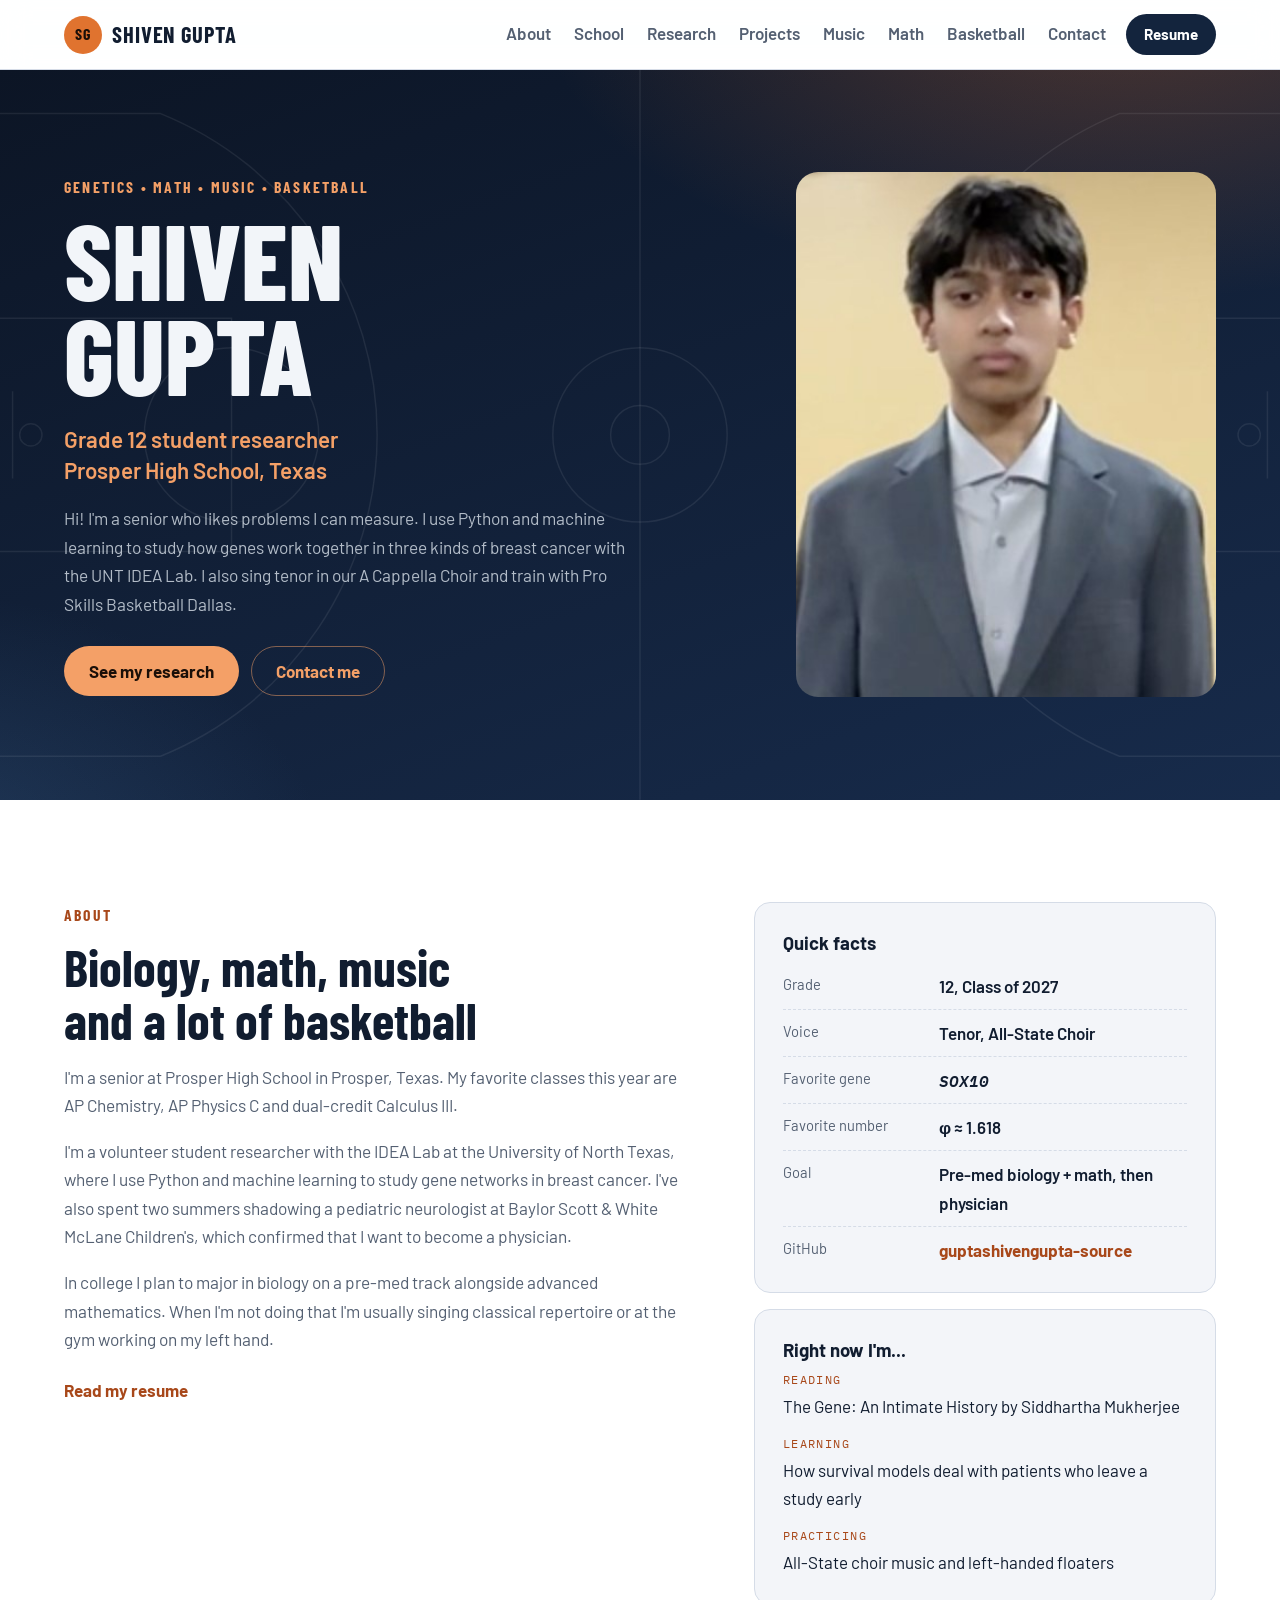
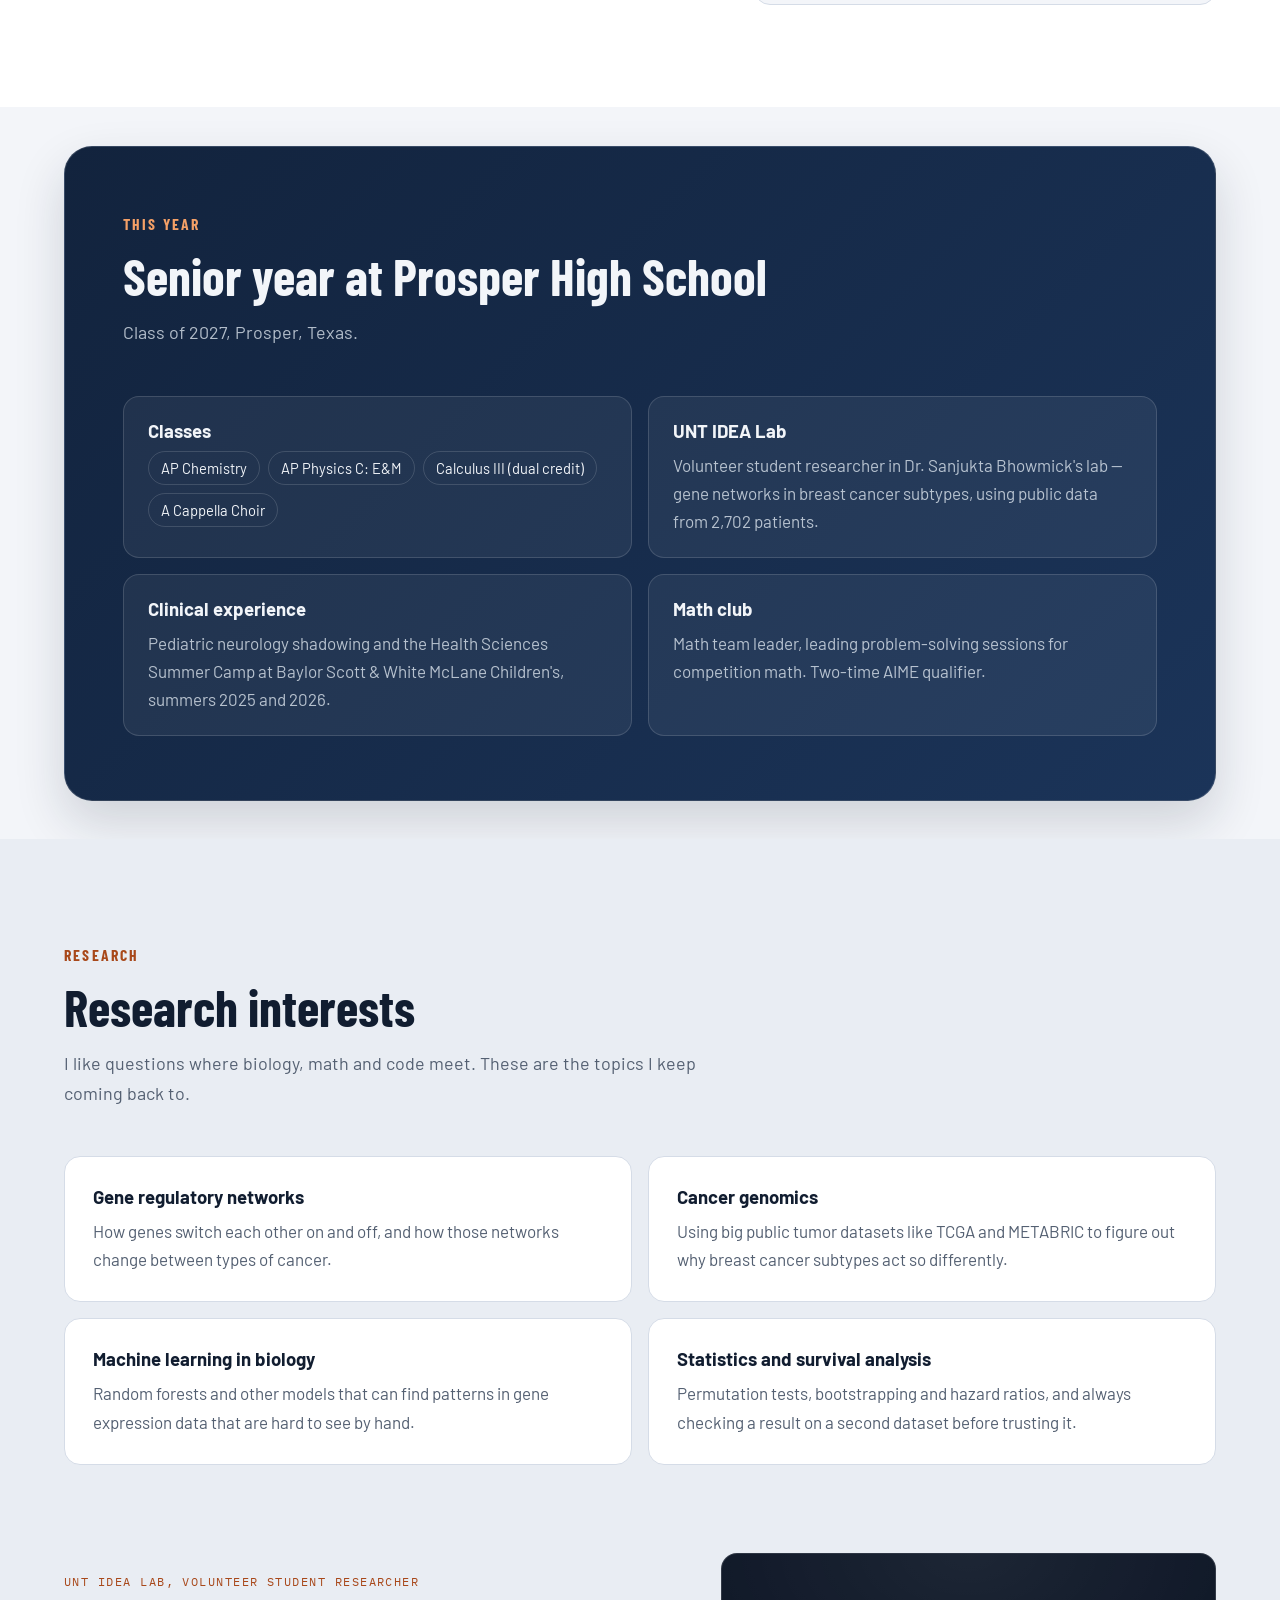
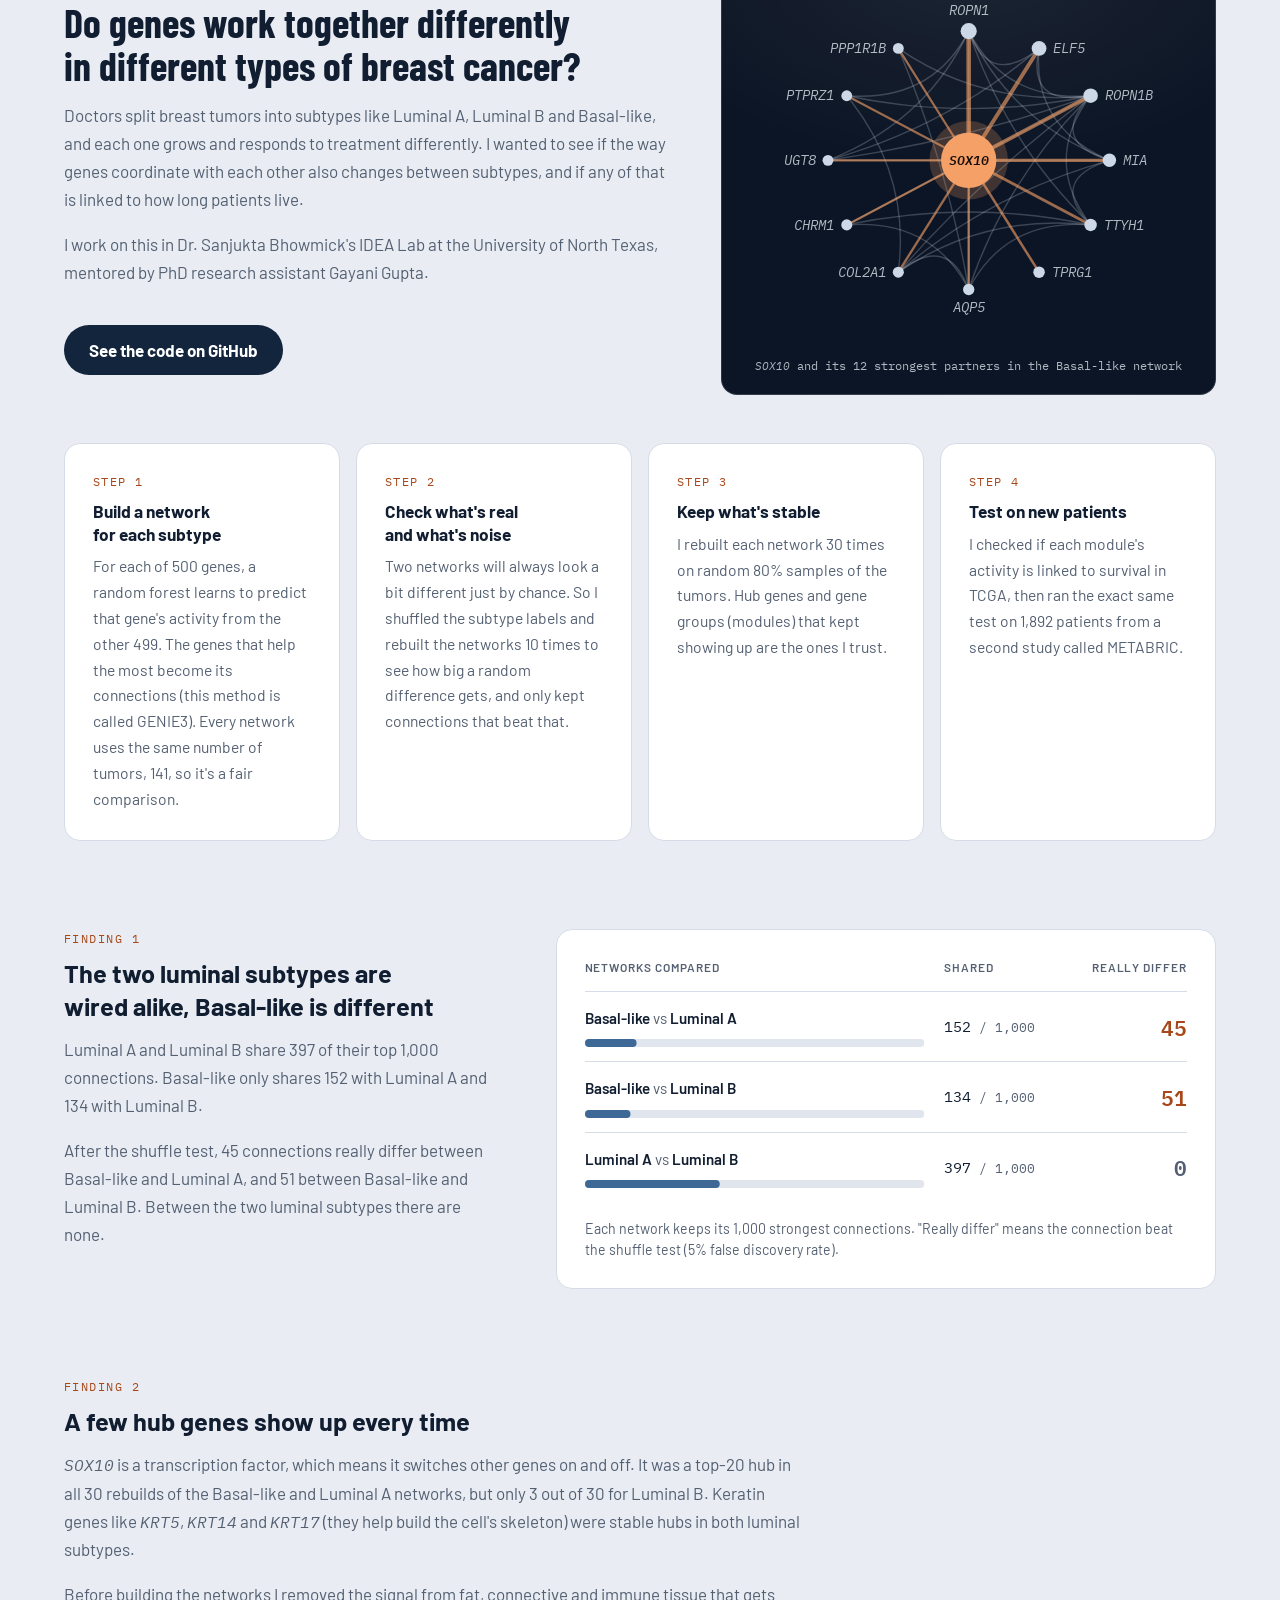
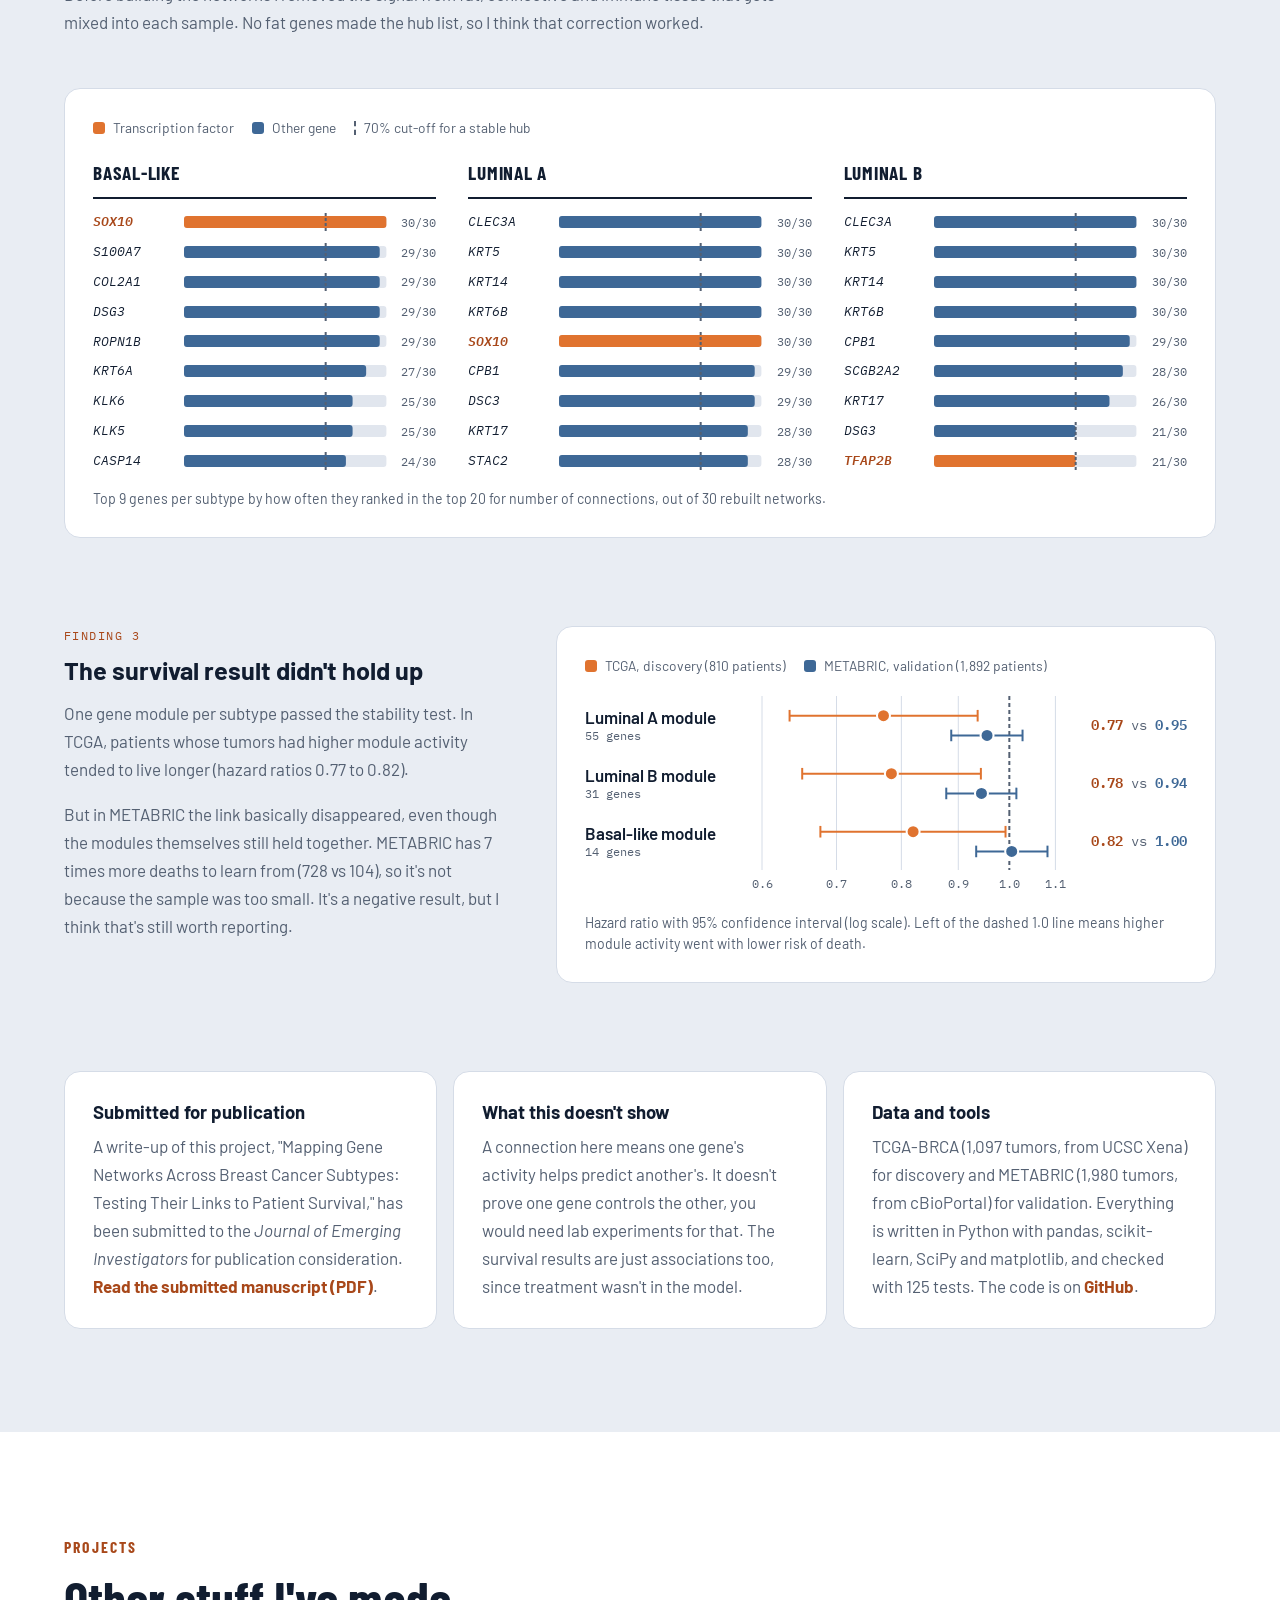
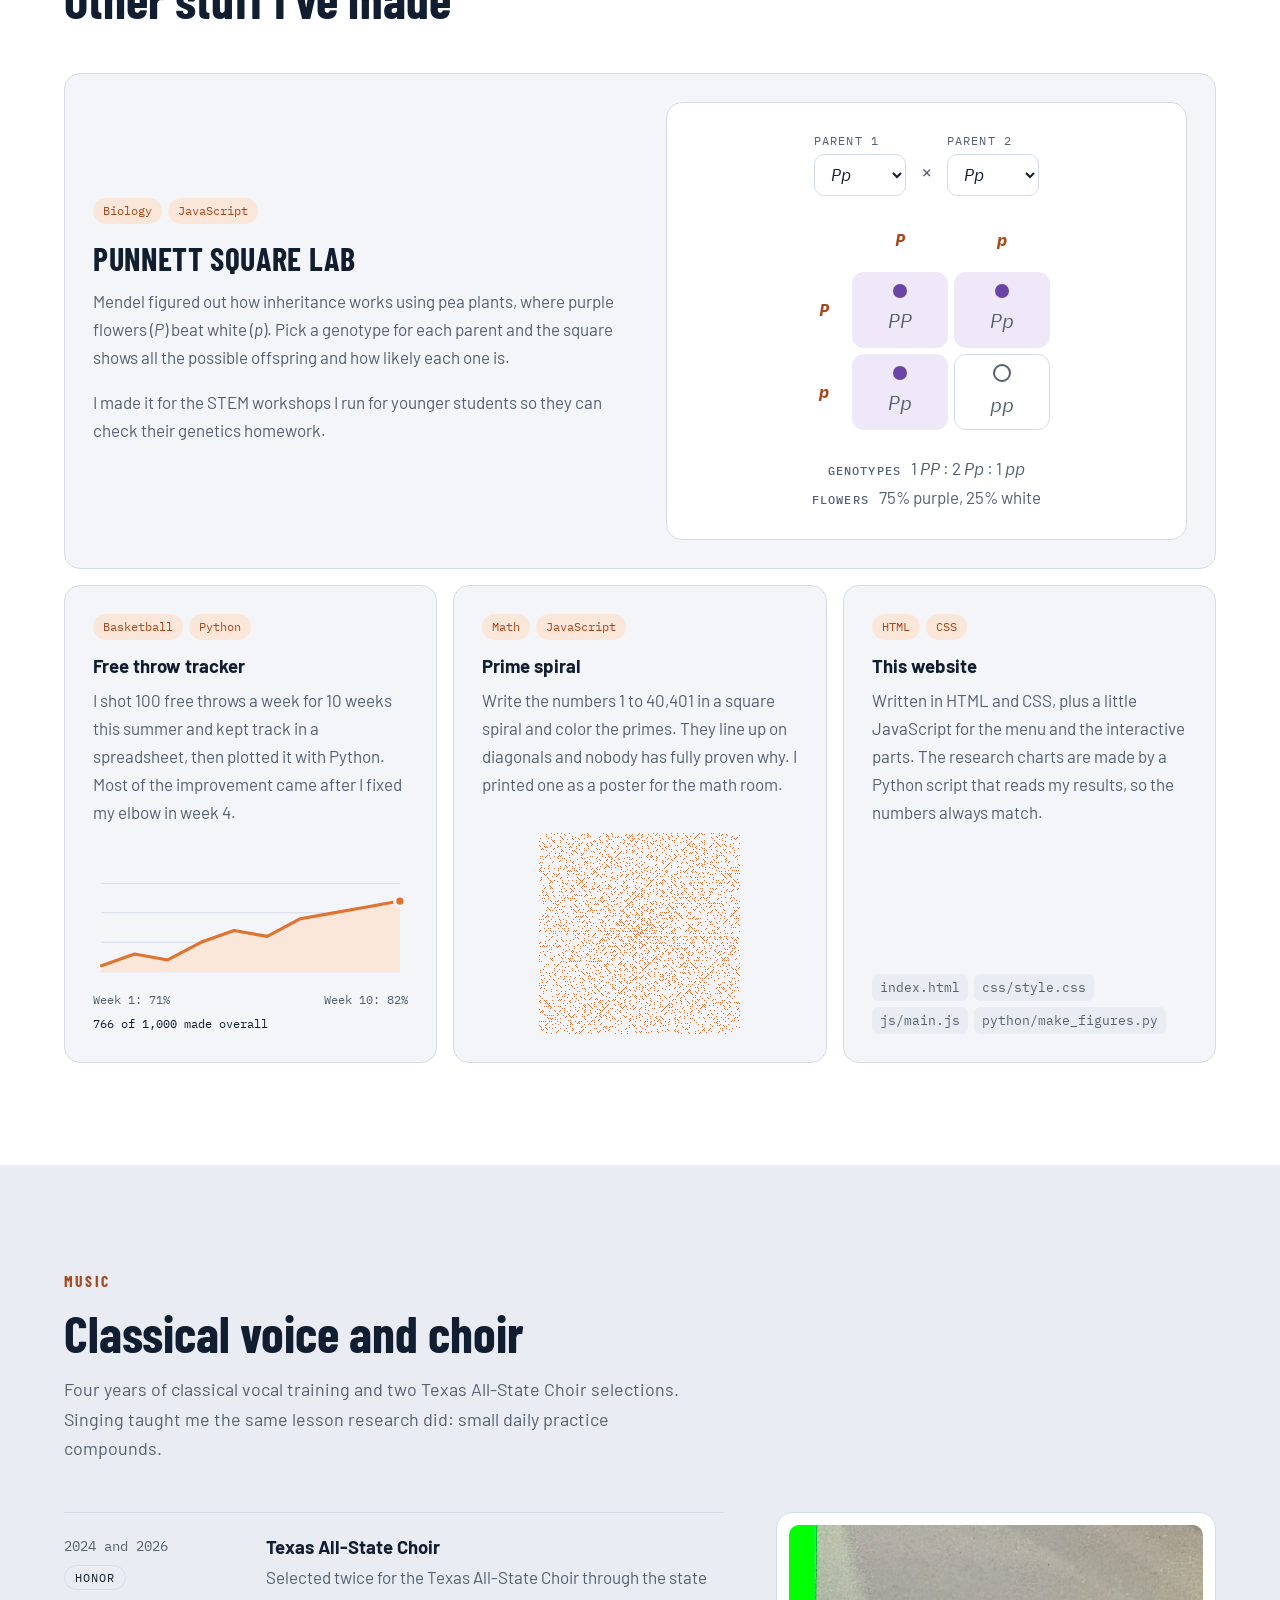
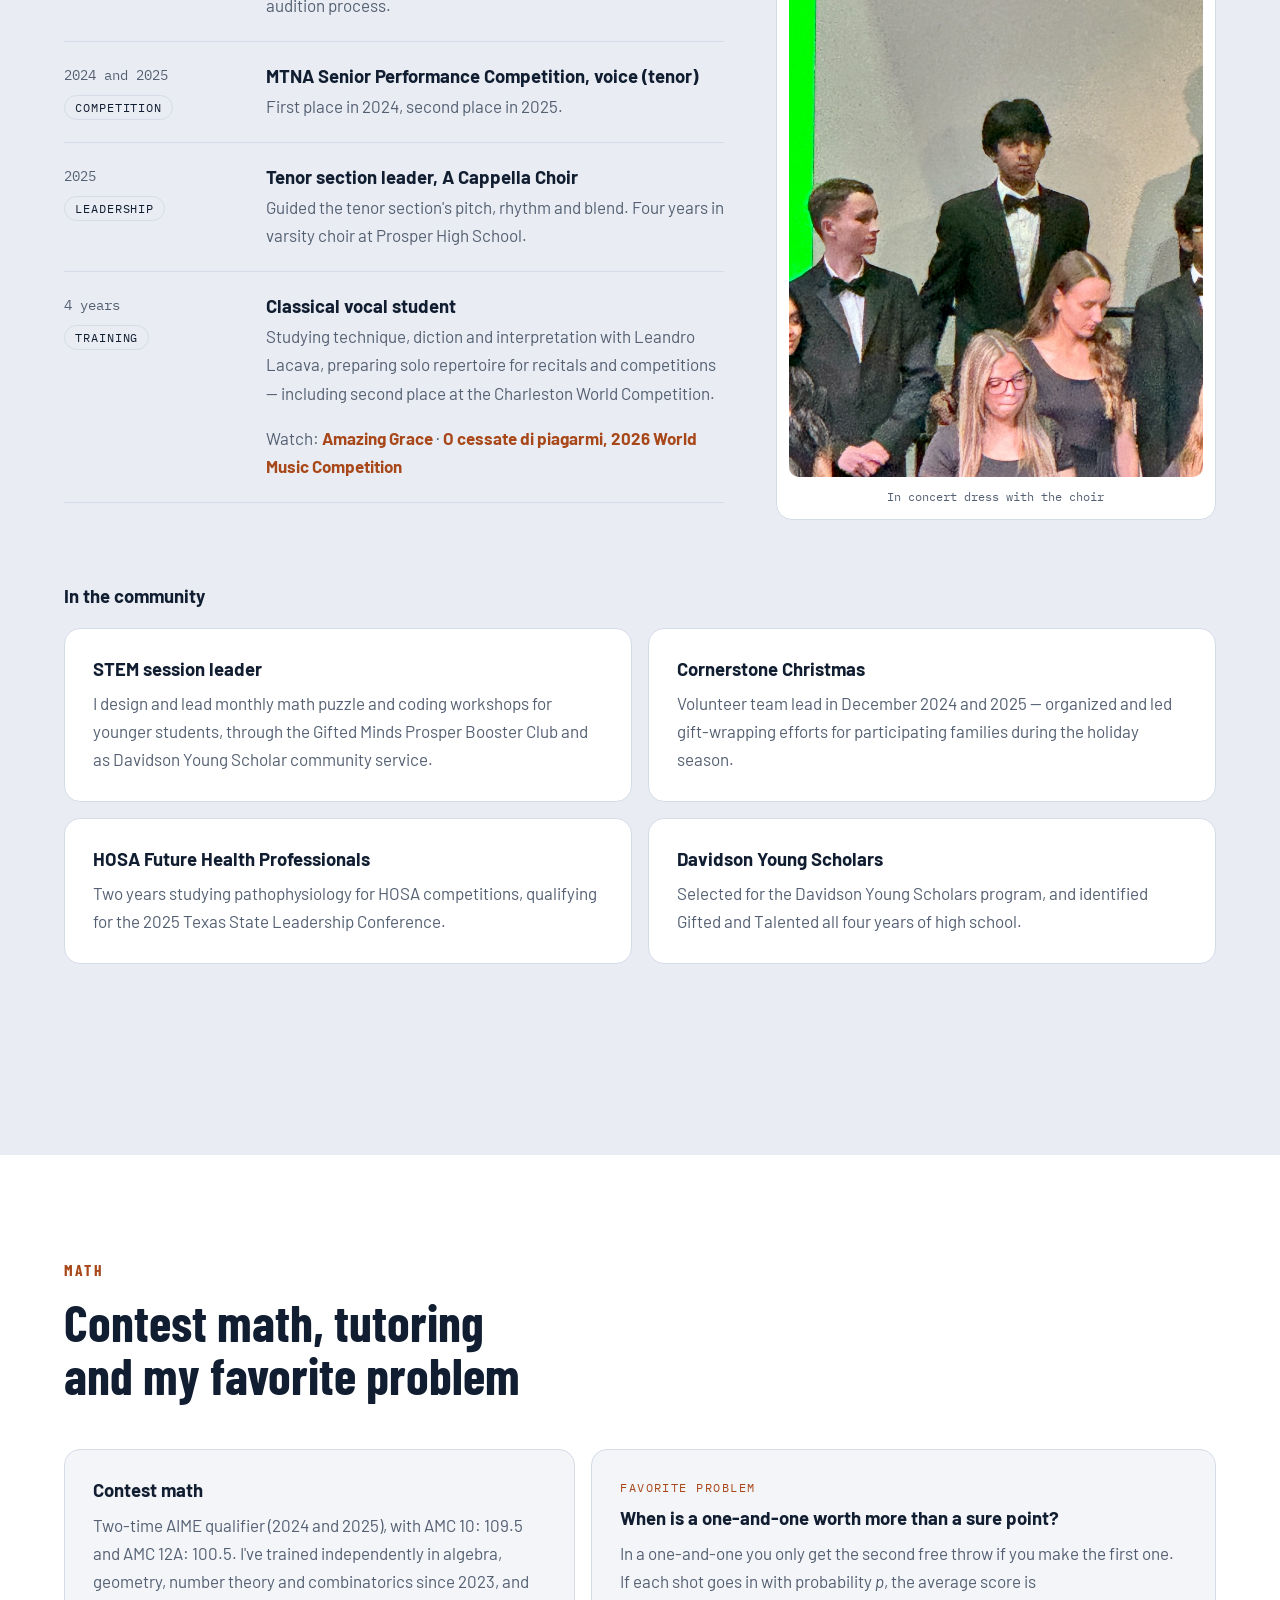
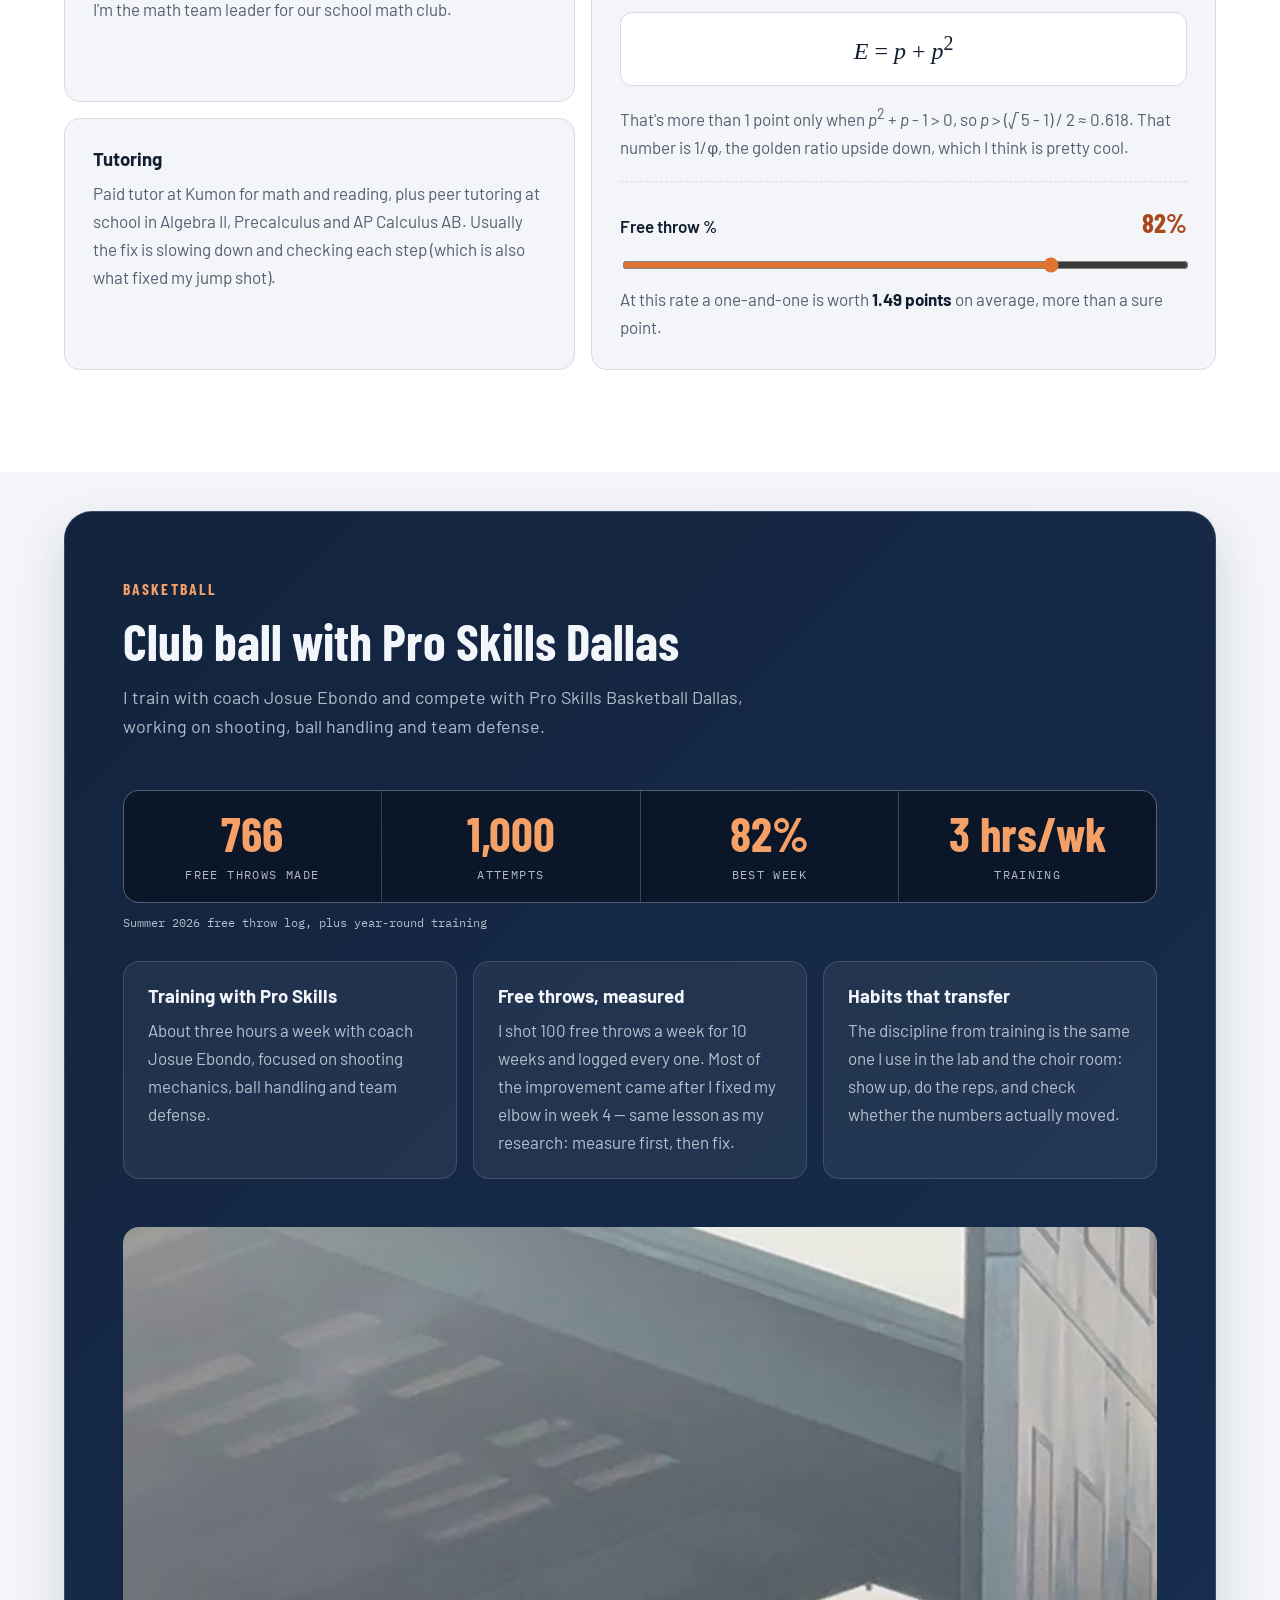
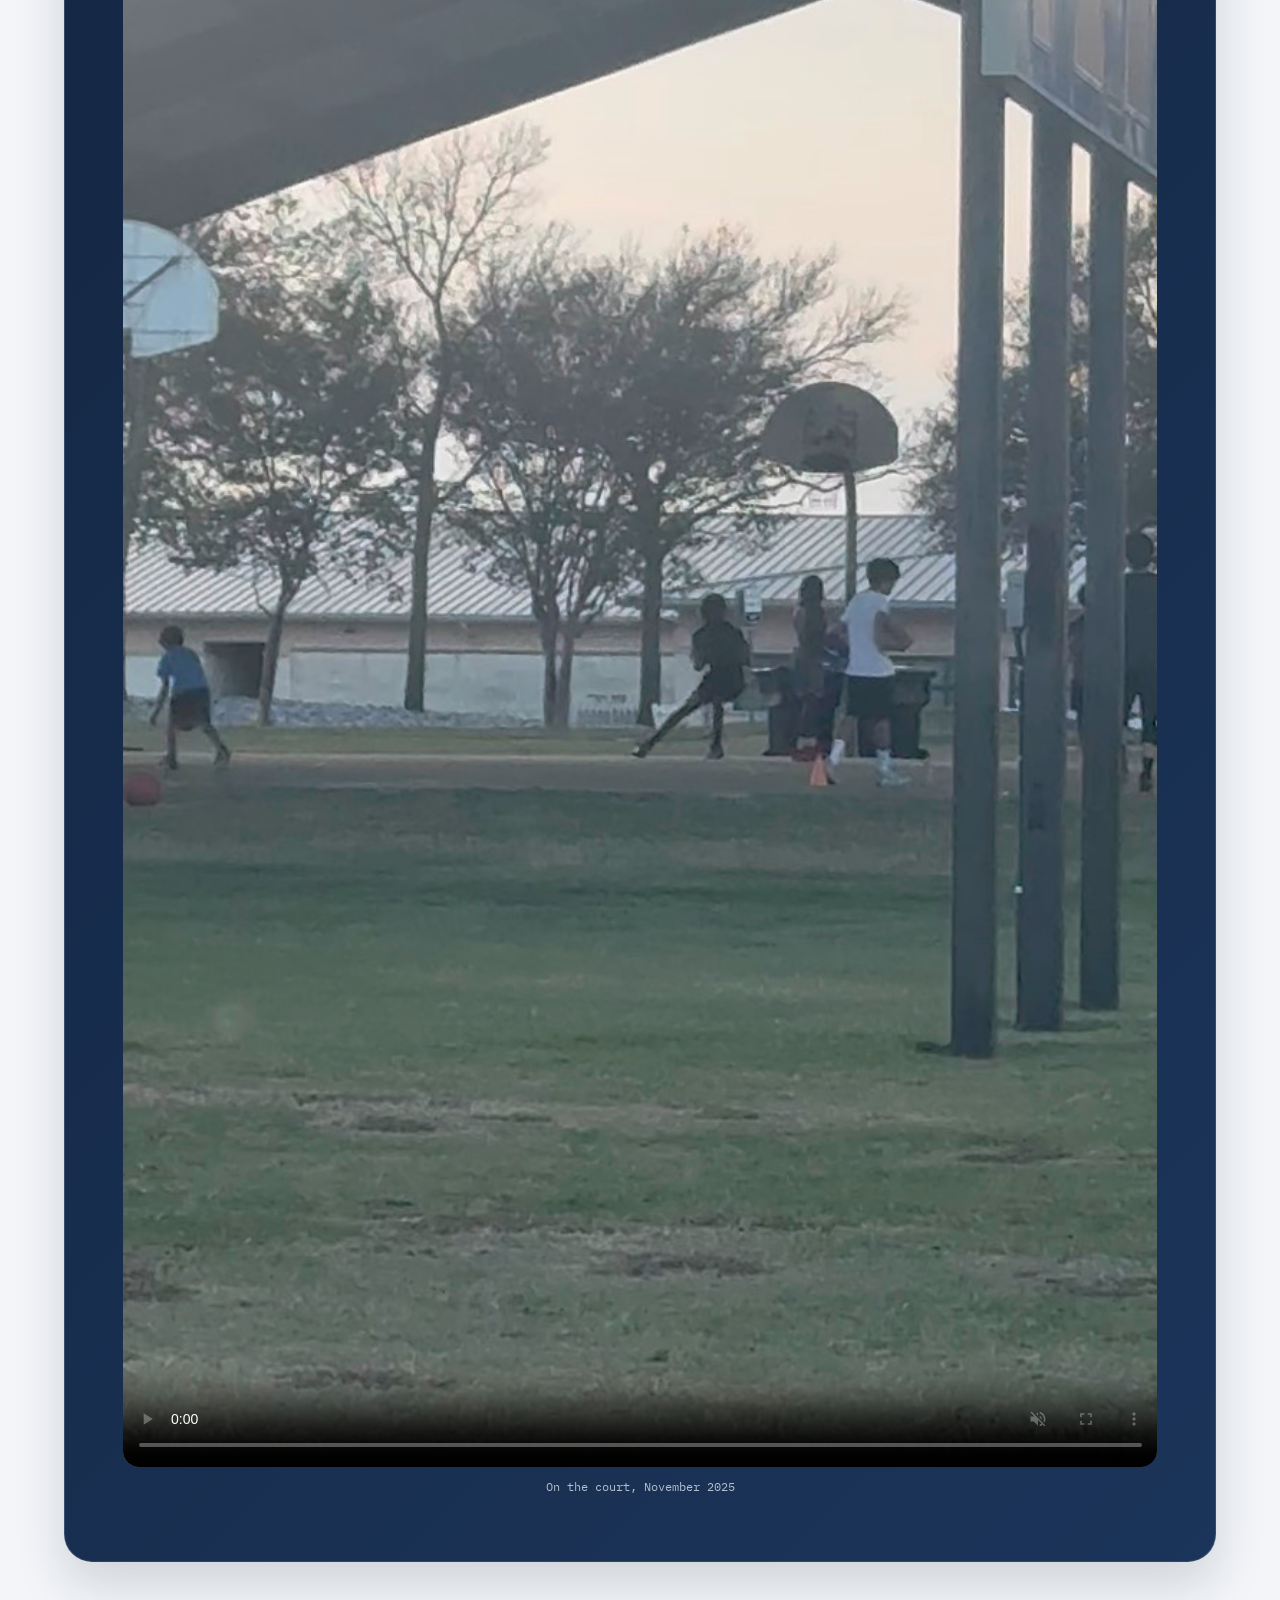
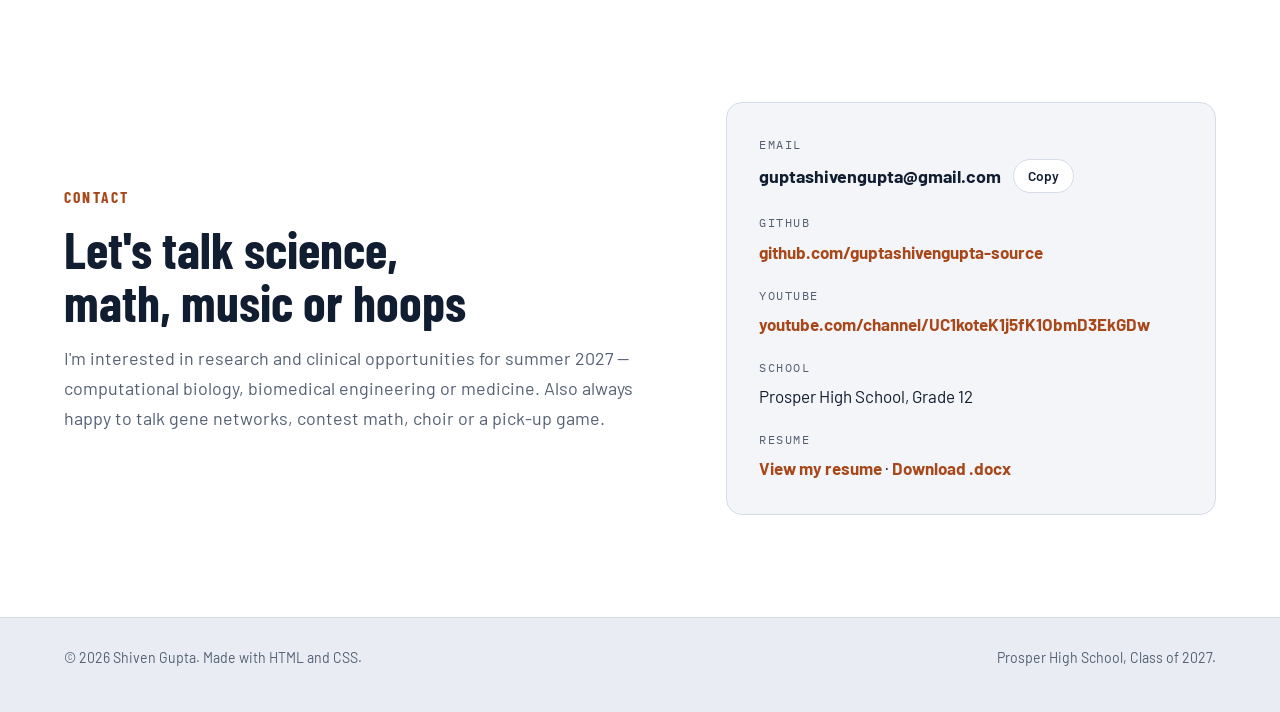
==== commit 27074860: "Update site with real resume info, music section, basketball video" ====
--- a/index.html
+++ b/index.html
@@ -4,7 +4,7 @@
   <meta charset="UTF-8">
   <meta name="viewport" content="width=device-width, initial-scale=1, viewport-fit=cover">
   <title>Shiven Gupta</title>
-  <meta name="description" content="Shiven Gupta, high school student researcher, math team captain and point guard.">
+  <meta name="description" content="Shiven Gupta, senior at Prosper High School — UNT IDEA Lab student researcher, two-time AIME qualifier, All-State tenor and club basketball player.">
   <link rel="icon" href="images/favicon.svg" type="image/svg+xml">
   <link rel="preconnect" href="https://fonts.googleapis.com">
   <link rel="preconnect" href="https://fonts.gstatic.com" crossorigin>
@@ -26,6 +26,7 @@
       <a href="#school">School</a>
       <a href="#research">Research</a>
       <a href="#projects">Projects</a>
+      <a href="#music">Music</a>
       <a href="#math">Math</a>
       <a href="#basketball">Basketball</a>
       <a href="#contact">Contact</a>
@@ -60,29 +61,18 @@
 
       <div class="wrap hero-grid">
         <div class="hero-content">
-          <p class="eyebrow">Genetics • Math • Basketball</p>
+          <p class="eyebrow">Genetics • Math • Music • Basketball</p>
           <h1><span>Shiven</span> <span>Gupta</span></h1>
-          <p class="hero-role">Grade 11 student researcher<br>Lakeside Heights High School</p>
-          <p class="hero-text">Hi! I'm a junior who likes problems I can measure. This summer I used Python and machine learning to study how genes work together in three kinds of breast cancer. I also play point guard for our varsity team and I'm captain of the math team.</p>
+          <p class="hero-role">Grade 12 student researcher<br>Prosper High School, Texas</p>
+          <p class="hero-text">Hi! I'm a senior who likes problems I can measure. I use Python and machine learning to study how genes work together in three kinds of breast cancer with the UNT IDEA Lab. I also sing tenor in our A Cappella Choir and train with Pro Skills Basketball Dallas.</p>
           <div class="button-row">
             <a class="btn btn-primary" href="#research">See my research</a>
             <a class="btn btn-ghost" href="#contact">Contact me</a>
           </div>
         </div>
 
-        <aside class="player-card" aria-label="Player card">
-          <div class="player-card-inner">
-            <div class="card-top">
-              <p class="card-number">#11</p>
-              <p class="card-pos">Point guard<br>Lakeside Heights</p>
-            </div>
-            <img class="card-photo" src="images/shiven.jpg" alt="Shiven Gupta" width="436" height="474">
-            <dl class="card-stats">
-              <div><dt>tumor samples</dt><dd>1,097</dd></div>
-              <div><dt>genes per network</dt><dd>500</dd></div>
-              <div><dt>assists per game</dt><dd>5.1</dd></div>
-            </dl>
-          </div>
+        <aside class="player-photo">
+          <img src="images/shiven.jpg" alt="Shiven Gupta" width="436" height="474">
         </aside>
       </div>
     </section>
@@ -91,11 +81,11 @@
       <div class="wrap about-grid">
         <div>
           <p class="eyebrow">About</p>
-          <h2>Biology, math and a lot of basketball</h2>
+          <h2>Biology, math, music and a lot of basketball</h2>
           <div class="prose">
-            <p>I'm in Grade 11 at Lakeside Heights High School. My favorite classes this year are AP Biology, AP Calculus BC and AP Computer Science A.</p>
-            <p>Over the summer I taught myself Python so I could work on a real research project with public cancer data. It was a lot harder than I expected but I learned a ton. In college I want to study computational biology, which is basically biology plus math plus coding.</p>
-            <p>When I'm not doing that I'm usually at the gym working on my left hand.</p>
+            <p>I'm a senior at Prosper High School in Prosper, Texas. My favorite classes this year are AP Chemistry, AP Physics C and dual-credit Calculus III.</p>
+            <p>I'm a volunteer student researcher with the IDEA Lab at the University of North Texas, where I use Python and machine learning to study gene networks in breast cancer. I've also spent two summers shadowing a pediatric neurologist at Baylor Scott &amp; White McLane Children's, which confirmed that I want to become a physician.</p>
+            <p>In college I plan to major in biology on a pre-med track alongside advanced mathematics. When I'm not doing that I'm usually singing classical repertoire or at the gym working on my left hand.</p>
           </div>
           <a class="text-link" href="resume.html">Read my resume</a>
         </div>
@@ -104,11 +94,11 @@
           <div class="card">
             <h3>Quick facts</h3>
             <dl class="facts">
-              <div><dt>Grade</dt><dd>11, Class of 2028</dd></div>
-              <div><dt>Position</dt><dd>Point guard, #11</dd></div>
+              <div><dt>Grade</dt><dd>12, Class of 2027</dd></div>
+              <div><dt>Voice</dt><dd>Tenor, All-State Choir</dd></div>
               <div><dt>Favorite gene</dt><dd><span class="gene">SOX10</span></dd></div>
               <div><dt>Favorite number</dt><dd>φ ≈ 1.618</dd></div>
-              <div><dt>Goal</dt><dd>Computational biology in college</dd></div>
+              <div><dt>Goal</dt><dd>Pre-med biology + math, then physician</dd></div>
               <div><dt>GitHub</dt><dd><a class="text-link" href="https://github.com/guptashivengupta-source" target="_blank" rel="noopener">guptashivengupta-source</a></dd></div>
             </dl>
           </div>
@@ -117,7 +107,7 @@
             <ul class="now-list">
               <li><span class="kicker">Reading</span>The Gene: An Intimate History by Siddhartha Mukherjee</li>
               <li><span class="kicker">Learning</span>How survival models deal with patients who leave a study early</li>
-              <li><span class="kicker">Practicing</span>Left-handed floaters</li>
+              <li><span class="kicker">Practicing</span>All-State choir music and left-handed floaters</li>
             </ul>
           </div>
         </div>
@@ -129,31 +119,30 @@
         <div class="panel">
           <div class="section-heading">
             <p class="eyebrow">This year</p>
-            <h2>Grade 11 at Lakeside Heights High School</h2>
-            <p class="lead">Class of 2028, 3.96 unweighted GPA.</p>
+            <h2>Senior year at Prosper High School</h2>
+            <p class="lead">Class of 2027, Prosper, Texas.</p>
           </div>
           <div class="panel-grid">
             <article class="panel-item">
               <h3>Classes</h3>
               <ul class="chip-list">
-                <li>AP Biology</li>
-                <li>AP Calculus BC</li>
-                <li>AP Computer Science A</li>
-                <li>Honors Chemistry</li>
-                <li>AP English Language</li>
+                <li>AP Chemistry</li>
+                <li>AP Physics C: E&amp;M</li>
+                <li>Calculus III (dual credit)</li>
+                <li>A Cappella Choir</li>
               </ul>
             </article>
             <article class="panel-item">
-              <h3>Independent research</h3>
-              <p>Gene networks in breast cancer subtypes, since June 2026. A computational project using two public datasets, TCGA-BRCA and METABRIC.</p>
+              <h3>UNT IDEA Lab</h3>
+              <p>Volunteer student researcher in Dr. Sanjukta Bhowmick's lab — gene networks in breast cancer subtypes, using public data from 2,702 patients.</p>
             </article>
             <article class="panel-item">
-              <h3>Math team</h3>
-              <p>Captain for 2026-27. We meet Tuesday mornings at 7:15 because basketball takes the afternoons.</p>
+              <h3>Clinical experience</h3>
+              <p>Pediatric neurology shadowing and the Health Sciences Summer Camp at Baylor Scott &amp; White McLane Children's, summers 2025 and 2026.</p>
             </article>
             <article class="panel-item">
-              <h3>Varsity basketball</h3>
-              <p>Starting point guard, #11. My second varsity season starts in November.</p>
+              <h3>Math club</h3>
+              <p>Math team leader, leading problem-solving sessions for competition math. Two-time AIME qualifier.</p>
             </article>
           </div>
         </div>
@@ -189,9 +178,10 @@
 
         <div class="project-head">
           <div class="project-text">
-            <p class="kicker">Current project, since June 2026</p>
+            <p class="kicker">UNT IDEA Lab, volunteer student researcher</p>
             <h3 class="project-title">Do genes work together differently in different types of breast cancer?</h3>
             <p>Doctors split breast tumors into subtypes like Luminal A, Luminal B and Basal-like, and each one grows and responds to treatment differently. I wanted to see if the way genes coordinate with each other also changes between subtypes, and if any of that is linked to how long patients live.</p>
+            <p>I work on this in Dr. Sanjukta Bhowmick's IDEA Lab at the University of North Texas, mentored by PhD research assistant Gayani Gupta.</p>
             <a class="btn btn-dark" href="https://github.com/guptashivengupta-source/genie3_brca_project" target="_blank" rel="noopener">See the code on GitHub</a>
           </div>
           <figure class="net-card">
@@ -440,6 +430,10 @@
 
         <div class="research-notes">
           <div class="card">
+            <h3>Submitted for publication</h3>
+            <p>A write-up of this project, "Mapping Gene Networks Across Breast Cancer Subtypes: Testing Their Links to Patient Survival," has been submitted to the <em>Journal of Emerging Investigators</em> for publication consideration. <a class="text-link" href="files/jei-submission.pdf">Read the submitted manuscript (PDF)</a>.</p>
+          </div>
+          <div class="card">
             <h3>What this doesn't show</h3>
             <p>A connection here means one gene's activity helps predict another's. It doesn't prove one gene controls the other, you would need lab experiments for that. The survival results are just associations too, since treatment wasn't in the model.</p>
           </div>
@@ -463,7 +457,7 @@
             <ul class="tags"><li>Biology</li><li>JavaScript</li></ul>
             <h3>Punnett Square Lab</h3>
             <p>Mendel figured out how inheritance works using pea plants, where purple flowers (<i>P</i>) beat white (<i>p</i>). Pick a genotype for each parent and the square shows all the possible offspring and how likely each one is.</p>
-            <p>I made it for Biology Club so people can check their genetics homework.</p>
+            <p>I made it for the STEM workshops I run for younger students so they can check their genetics homework.</p>
           </div>
 
           <div class="punnett">
@@ -542,50 +536,71 @@
       </div>
     </section>
 
-    <section id="presentations" class="section section-alt">
+    <section id="music" class="section section-alt">
       <div class="wrap">
         <div class="section-heading">
-          <p class="eyebrow">Presentations and writing</p>
-          <h2>Sharing the work</h2>
-        </div>
-
-        <ul class="talks">
-          <li class="talk">
-            <p class="talk-meta"><time datetime="2027-02">Feb 2027</time> <span class="talk-type is-upcoming">Upcoming</span></p>
-            <div class="talk-body">
-              <h3>Gene networks across breast cancer subtypes</h3>
-              <p>Regional Science and Engineering Fair, computational biology category. Working on it now.</p>
-            </div>
-          </li>
-          <li class="talk">
-            <p class="talk-meta"><time datetime="2026-10">Oct 2026</time> <span class="talk-type">Talk</span></p>
-            <div class="talk-body">
-              <h3>Random forests for biologists</h3>
-              <p>Biology Club, Lakeside Heights High School. A 15 minute walk-through of how GENIE3 turns gene activity into a network.</p>
-            </div>
-          </li>
-          <li class="talk">
-            <p class="talk-meta"><time datetime="2026-09">Sep 2026</time> <span class="talk-type">Poster</span></p>
-            <div class="talk-body">
-              <h3>Do genes coordinate differently in different breast cancers?</h3>
-              <p>Fall STEM Showcase, Lakeside Heights High School. Won Best Computational Project.</p>
-            </div>
-          </li>
-          <li class="talk">
-            <p class="talk-meta"><time datetime="2026-09">Sep 2026</time> <span class="talk-type">Article</span></p>
-            <div class="talk-body">
-              <h3>My survival result didn't replicate (and why that's ok)</h3>
-              <p>The Lakeside Ledger, student science column.</p>
-            </div>
-          </li>
-          <li class="talk">
-            <p class="talk-meta"><time datetime="2026-08">Aug 2026</time> <span class="talk-type">Report</span></p>
-            <div class="talk-body">
-              <h3>Subtype-specific regulatory networks in breast cancer</h3>
-              <p>My full write-up with methods, results and limitations, plus slides.</p>
-            </div>
-          </li>
-        </ul>
+          <p class="eyebrow">Music</p>
+          <h2>Classical voice and choir</h2>
+          <p class="lead">Four years of classical vocal training and two Texas All-State Choir selections. Singing taught me the same lesson research did: small daily practice compounds.</p>
+        </div>
+
+        <div class="music-grid">
+          <ul class="talks">
+            <li class="talk">
+              <p class="talk-meta"><time datetime="2026">2024 and 2026</time> <span class="talk-type">Honor</span></p>
+              <div class="talk-body">
+                <h3>Texas All-State Choir</h3>
+                <p>Selected twice for the Texas All-State Choir through the state audition process.</p>
+              </div>
+            </li>
+            <li class="talk">
+              <p class="talk-meta"><time datetime="2025">2024 and 2025</time> <span class="talk-type">Competition</span></p>
+              <div class="talk-body">
+                <h3>MTNA Senior Performance Competition, voice (tenor)</h3>
+                <p>First place in 2024, second place in 2025.</p>
+              </div>
+            </li>
+            <li class="talk">
+              <p class="talk-meta"><time datetime="2025">2025</time> <span class="talk-type">Leadership</span></p>
+              <div class="talk-body">
+                <h3>Tenor section leader, A Cappella Choir</h3>
+                <p>Guided the tenor section's pitch, rhythm and blend. Four years in varsity choir at Prosper High School.</p>
+              </div>
+            </li>
+            <li class="talk">
+              <p class="talk-meta"><time datetime="2026">4 years</time> <span class="talk-type">Training</span></p>
+              <div class="talk-body">
+                <h3>Classical vocal student</h3>
+                <p>Studying technique, diction and interpretation with Leandro Lacava, preparing solo repertoire for recitals and competitions — including second place at the Charleston World Competition.</p>
+                <p>Watch: <a class="text-link" href="https://www.youtube.com/watch?v=eSIE4UmbP9c" target="_blank" rel="noopener">Amazing Grace</a> · <a class="text-link" href="https://www.youtube.com/watch?v=cZCNTdJImRU" target="_blank" rel="noopener">O cessate di piagarmi, 2026 World Music Competition</a></p>
+              </div>
+            </li>
+          </ul>
+          <figure class="music-photo">
+            <img src="images/choir.jpg" alt="Shiven in concert dress performing with the choir" width="768" height="1024" loading="lazy">
+            <figcaption>In concert dress with the choir</figcaption>
+          </figure>
+        </div>
+
+        <h3 class="community-head">In the community</h3>
+        <div class="interests">
+          <article class="card">
+            <h3>STEM session leader</h3>
+            <p>I design and lead monthly math puzzle and coding workshops for younger students, through the Gifted Minds Prosper Booster Club and as Davidson Young Scholar community service.</p>
+          </article>
+          <article class="card">
+            <h3>Cornerstone Christmas</h3>
+            <p>Volunteer team lead in December 2024 and 2025 — organized and led gift-wrapping efforts for participating families during the holiday season.</p>
+          </article>
+          <article class="card">
+            <h3>HOSA Future Health Professionals</h3>
+            <p>Two years studying pathophysiology for HOSA competitions, qualifying for the 2025 Texas State Leadership Conference.</p>
+          </article>
+          <article class="card">
+            <h3>Davidson Young Scholars</h3>
+            <p>Selected for the Davidson Young Scholars program, and identified Gifted and Talented all four years of high school.</p>
+          </article>
+        </div>
       </div>
     </section>
 
@@ -593,18 +608,18 @@
       <div class="wrap">
         <div class="section-heading">
           <p class="eyebrow">Math</p>
-          <h2>Math team, tutoring and my favorite problem</h2>
+          <h2>Contest math, tutoring and my favorite problem</h2>
         </div>
 
         <div class="math-grid">
           <div class="math-stack">
             <article class="card">
-              <h3>Math team</h3>
-              <p>Captain for 2026-27. Last spring we got third place at the county math league finals. I run our Tuesday practice and keep a shared folder of old contest problems sorted by topic.</p>
+              <h3>Contest math</h3>
+              <p>Two-time AIME qualifier (2024 and 2025), with AMC 10: 109.5 and AMC 12A: 100.5. I've trained independently in algebra, geometry, number theory and combinatorics since 2023, and I'm the math team leader for our school math club.</p>
             </article>
             <article class="card">
-              <h3>Saturday tutoring</h3>
-              <p>Every Saturday morning I help 7th and 8th graders with algebra at the public library. Usually the fix is just slowing down and checking each step (which is also what fixed my jump shot).</p>
+              <h3>Tutoring</h3>
+              <p>Paid tutor at Kumon for math and reading, plus peer tutoring at school in Algebra II, Precalculus and AP Calculus AB. Usually the fix is slowing down and checking each step (which is also what fixed my jump shot).</p>
             </article>
           </div>
 
@@ -629,32 +644,39 @@
         <div class="panel">
           <div class="section-heading">
             <p class="eyebrow">Basketball</p>
-            <h2>Starting point guard, #11</h2>
-            <p class="lead">I've been the starting point guard since sophomore year. My job is to run the offense, call plays and not turn the ball over.</p>
-          </div>
-
-          <dl class="scoreboard" aria-label="2025-26 season averages per game">
-            <div><dt>Points</dt><dd>9.4</dd></div>
-            <div><dt>Assists</dt><dd>5.1</dd></div>
-            <div><dt>Steals</dt><dd>1.8</dd></div>
-            <div><dt>Assists per turnover</dt><dd>2.4</dd></div>
+            <h2>Club ball with Pro Skills Dallas</h2>
+            <p class="lead">I train with coach Josue Ebondo and compete with Pro Skills Basketball Dallas, working on shooting, ball handling and team defense.</p>
+          </div>
+
+          <dl class="scoreboard" aria-label="Summer 2026 free throw log and weekly training">
+            <div><dt>Free throws made</dt><dd>766</dd></div>
+            <div><dt>Attempts</dt><dd>1,000</dd></div>
+            <div><dt>Best week</dt><dd>82%</dd></div>
+            <div><dt>Training</dt><dd>3 hrs/wk</dd></div>
           </dl>
-          <p class="scoreboard-note">2025-26 season, per game</p>
+          <p class="scoreboard-note">Summer 2026 free throw log, plus year-round training</p>
 
           <div class="panel-grid panel-grid-3">
             <article class="panel-item">
-              <h3>Reading the defense</h3>
-              <p>As a point guard you have about a second to decide what to do. I keep a notebook on how teams in our league guard the pick-and-roll and look at it before every game.</p>
+              <h3>Training with Pro Skills</h3>
+              <p>About three hours a week with coach Josue Ebondo, focused on shooting mechanics, ball handling and team defense.</p>
             </article>
             <article class="panel-item">
-              <h3>Coaching 5th and 6th graders</h3>
-              <p>Last winter I helped coach a rec league team on Sunday afternoons. We worked more on passing and spacing than shooting, and we finished 7-5.</p>
+              <h3>Free throws, measured</h3>
+              <p>I shot 100 free throws a week for 10 weeks and logged every one. Most of the improvement came after I fixed my elbow in week 4 — same lesson as my research: measure first, then fix.</p>
             </article>
             <article class="panel-item">
-              <h3>Film study and science</h3>
-              <p>Watching game film taught me to ask if a good game was skill or just luck. I asked the same thing about my survival result by testing it on a second dataset, and it turned out to be luck.</p>
-            </article>
-          </div>
+              <h3>Habits that transfer</h3>
+              <p>The discipline from training is the same one I use in the lab and the choir room: show up, do the reps, and check whether the numbers actually moved.</p>
+            </article>
+          </div>
+
+          <figure class="game-video">
+            <video controls muted playsinline preload="metadata" poster="images/basketball-poster.jpg">
+              <source src="videos/basketball.mp4" type="video/mp4">
+            </video>
+            <figcaption>On the court, November 2025</figcaption>
+          </figure>
         </div>
       </div>
     </section>
@@ -663,16 +685,16 @@
       <div class="wrap contact-grid">
         <div>
           <p class="eyebrow">Contact</p>
-          <h2>Let's talk science, math or hoops</h2>
-          <p class="lead">I'm looking for summer 2027 research opportunities in computational biology. Also always happy to talk about gene networks, contest math or a pick-up game.</p>
+          <h2>Let's talk science, math, music or hoops</h2>
+          <p class="lead">I'm interested in research and clinical opportunities for summer 2027 — computational biology, biomedical engineering or medicine. Also always happy to talk gene networks, contest math, choir or a pick-up game.</p>
         </div>
 
         <div class="contact-card">
           <div class="contact-item">
             <p class="kicker">Email</p>
             <div class="email-row">
-              <a id="email" href="mailto:shiven.gupta@example.com">shiven.gupta@example.com</a>
-              <button class="copy-btn" type="button" data-copy="shiven.gupta@example.com" aria-live="polite">Copy</button>
+              <a id="email" href="mailto:guptashivengupta@gmail.com">guptashivengupta@gmail.com</a>
+              <button class="copy-btn" type="button" data-copy="guptashivengupta@gmail.com" aria-live="polite">Copy</button>
             </div>
           </div>
           <div class="contact-item">
@@ -680,12 +702,16 @@
             <p><a class="text-link" href="https://github.com/guptashivengupta-source" target="_blank" rel="noopener">github.com/guptashivengupta-source</a></p>
           </div>
           <div class="contact-item">
+            <p class="kicker">YouTube</p>
+            <p><a class="text-link" href="https://www.youtube.com/channel/UC1koteK1j5fK1ObmD3EkGDw" target="_blank" rel="noopener">youtube.com/channel/UC1koteK1j5fK1ObmD3EkGDw</a></p>
+          </div>
+          <div class="contact-item">
             <p class="kicker">School</p>
-            <p>Lakeside Heights High School, Grade 11</p>
+            <p>Prosper High School, Grade 12</p>
           </div>
           <div class="contact-item">
             <p class="kicker">Resume</p>
-            <p><a class="text-link" href="resume.html">View my resume</a></p>
+            <p><a class="text-link" href="resume.html">View my resume</a> · <a class="text-link" href="files/Shiven_Gupta_Resume.docx">Download .docx</a></p>
           </div>
         </div>
       </div>
@@ -696,7 +722,7 @@
   <footer class="site-footer">
     <div class="wrap footer-row">
       <p>© 2026 Shiven Gupta. Made with HTML and CSS.</p>
-      <p class="footer-note">Sample site made for a web design tutorial. The research results are real, but the school, grades, awards and game stats here are made up for the example.</p>
+      <p class="footer-note">Prosper High School, Class of 2027.</p>
     </div>
   </footer>
 </body>
--- a/css/style.css
+++ b/css/style.css
@@ -544,92 +544,18 @@
   color: var(--light-2);
 }
 
-.player-card {
+.player-photo {
   width: 100%;
   max-width: 420px;
   margin-left: auto;
-  padding: 10px;
-  border: 1px solid var(--frame-line);
-  border-radius: 30px;
-  background: linear-gradient(150deg, var(--frame-1), var(--frame-2));
-  box-shadow: 0 30px 80px var(--frame-shadow);
-}
-
-.player-card-inner {
-  overflow: hidden;
-  padding: 18px 18px 0;
-  border: 1px solid var(--line-dark);
-  border-radius: 22px;
-  background: radial-gradient(120% 80% at 50% 0%, var(--shine), transparent 60%), var(--navy);
-}
-
-.card-top {
-  display: flex;
-  justify-content: space-between;
-  gap: 12px;
-}
-
-.card-number {
-  margin: 0;
-  font-family: var(--font-title);
-  font-size: 3.4rem;
-  font-weight: 800;
-  line-height: 0.85;
-  color: var(--peach);
-}
-
-.card-pos {
-  margin: 0;
-  text-align: right;
-  font-family: var(--font-code);
-  font-size: 0.72rem;
-  line-height: 1.5;
-  letter-spacing: 0.1em;
-  text-transform: uppercase;
-  color: var(--light-2);
-}
-
-.card-photo {
+}
+
+.player-photo img {
   width: 100%;
   height: auto;
   aspect-ratio: 4 / 5;
-  margin: 14px 0 18px;
   object-fit: cover;
-  border-radius: 14px;
-}
-
-.card-stats {
-  display: grid;
-  grid-template-columns: repeat(3, 1fr);
-  margin: 0 -18px;
-  border-top: 1px solid var(--line-dark);
-}
-
-.card-stats div {
-  display: flex;
-  flex-direction: column-reverse;
-  justify-content: flex-end;
-  gap: 2px;
-  padding: 14px 8px 16px;
-  text-align: center;
-}
-
-.card-stats div + div {
-  border-left: 1px solid var(--line-dark);
-}
-
-.card-stats dt {
-  font-size: 0.78rem;
-  line-height: 1.25;
-  color: var(--light-2);
-}
-
-.card-stats dd {
-  margin: 0;
-  font-family: var(--font-title);
-  font-size: 1.75rem;
-  font-weight: 700;
-  line-height: 1;
+  border-radius: 22px;
 }
 
 .net {
@@ -993,9 +919,61 @@
 
 .research-notes {
   display: grid;
-  grid-template-columns: 1fr 1fr;
+  grid-template-columns: repeat(3, minmax(0, 1fr));
   gap: 16px;
   margin-top: clamp(56px, 7vw, 88px);
+}
+
+.community-head {
+  margin: clamp(40px, 5vw, 64px) 0 20px;
+}
+
+.music-grid {
+  display: grid;
+  grid-template-columns: minmax(0, 1.2fr) minmax(0, 0.8fr);
+  gap: clamp(24px, 4vw, 56px);
+  align-items: start;
+}
+
+.music-photo {
+  margin: 0;
+  padding: 12px;
+  border: 1px solid var(--border);
+  border-radius: var(--radius);
+  background: var(--surface);
+}
+
+.music-photo img {
+  width: 100%;
+  height: auto;
+  border-radius: calc(var(--radius) - 6px);
+  object-fit: cover;
+}
+
+.music-photo figcaption {
+  margin-top: 10px;
+  text-align: center;
+  font-family: var(--font-code);
+  font-size: 0.74rem;
+  color: var(--text-2);
+}
+
+.game-video {
+  margin: clamp(32px, 4vw, 48px) 0 0;
+}
+
+.game-video video {
+  display: block;
+  width: 100%;
+  border-radius: var(--radius);
+}
+
+.game-video figcaption {
+  margin-top: 10px;
+  text-align: center;
+  font-family: var(--font-code);
+  font-size: 0.74rem;
+  color: var(--light-2);
 }
 
 .table-scroll {
@@ -1822,15 +1800,19 @@
 }
 
 @media (max-width: 900px) {
-  .hero-grid, .about-grid, .project-head, .finding, .project-feature, .math-grid, .contact-grid {
+  .hero-grid, .about-grid, .project-head, .finding, .project-feature, .math-grid, .music-grid, .contact-grid {
     grid-template-columns: minmax(0, 1fr);
+  }
+
+  .music-photo {
+    max-width: 420px;
   }
 
   .net-card {
     max-width: 440px;
   }
 
-  .player-card {
+  .player-photo {
     margin: 0 auto;
   }
 
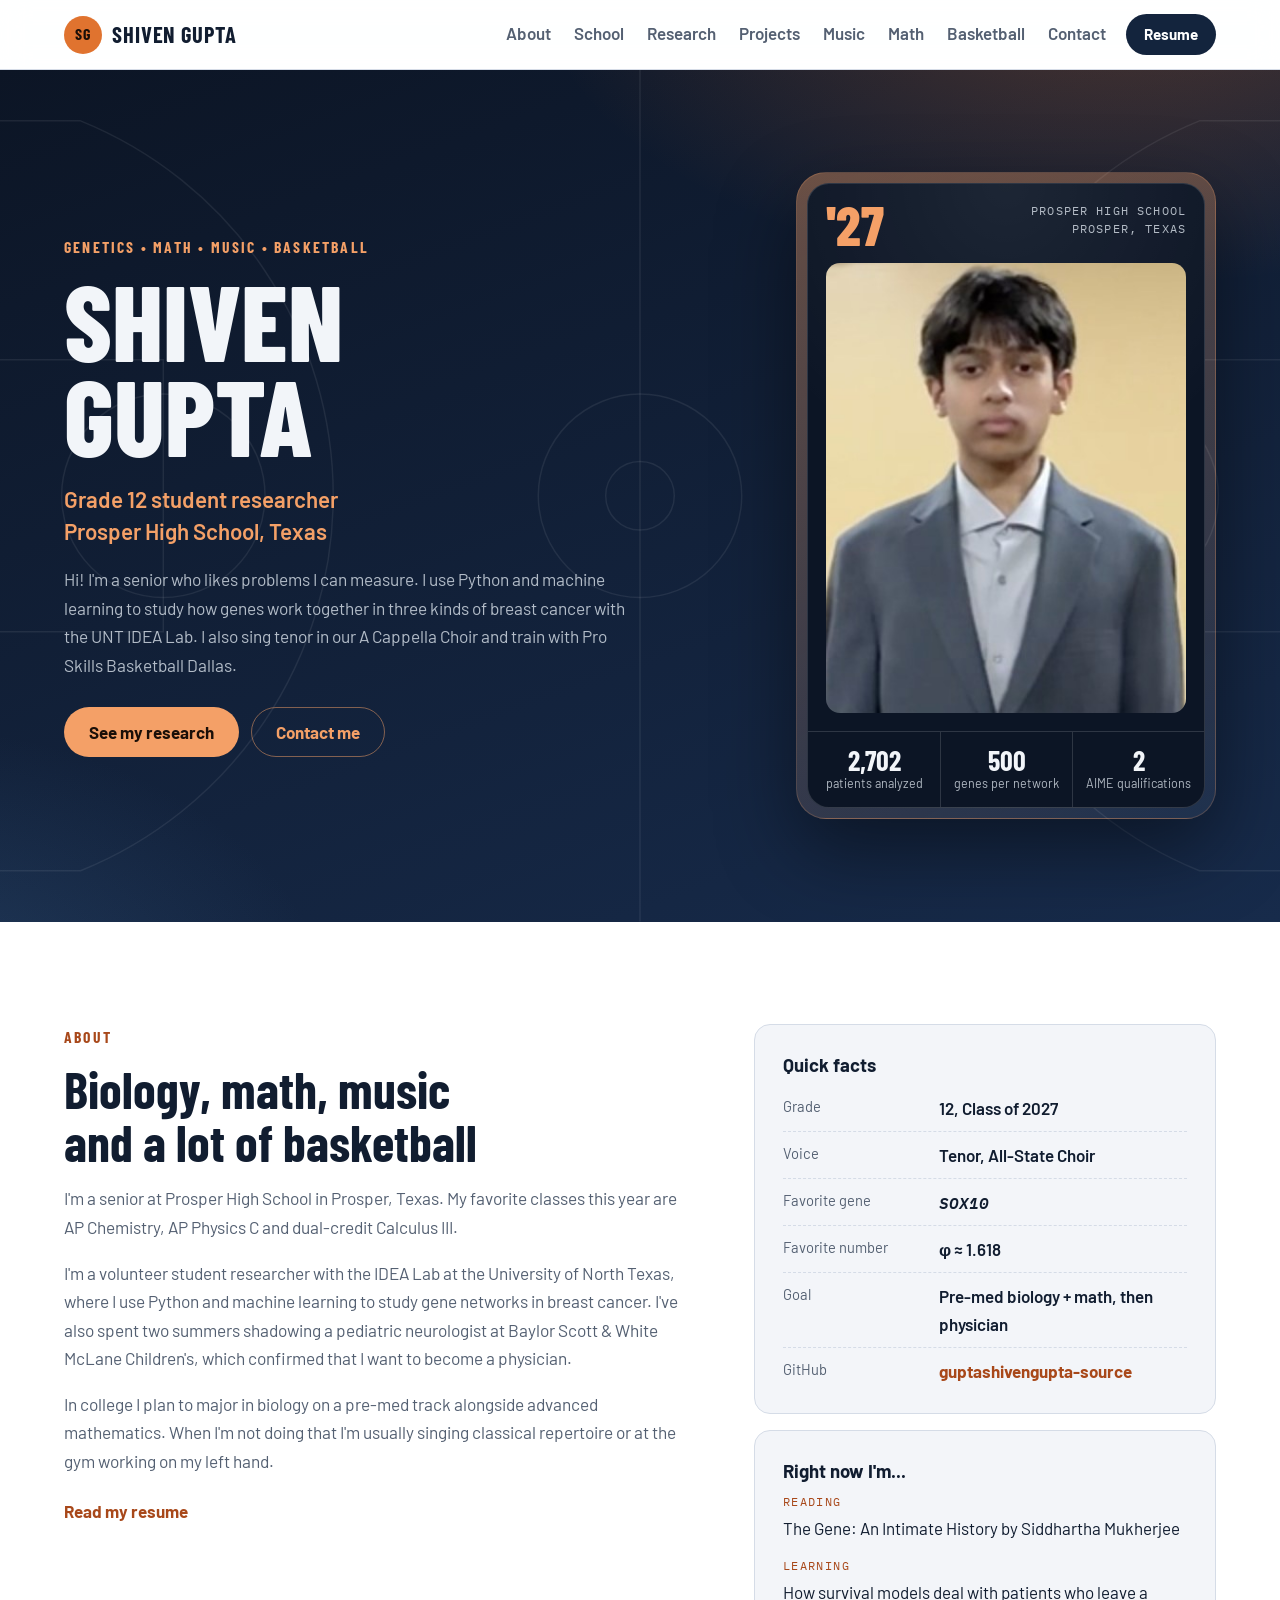
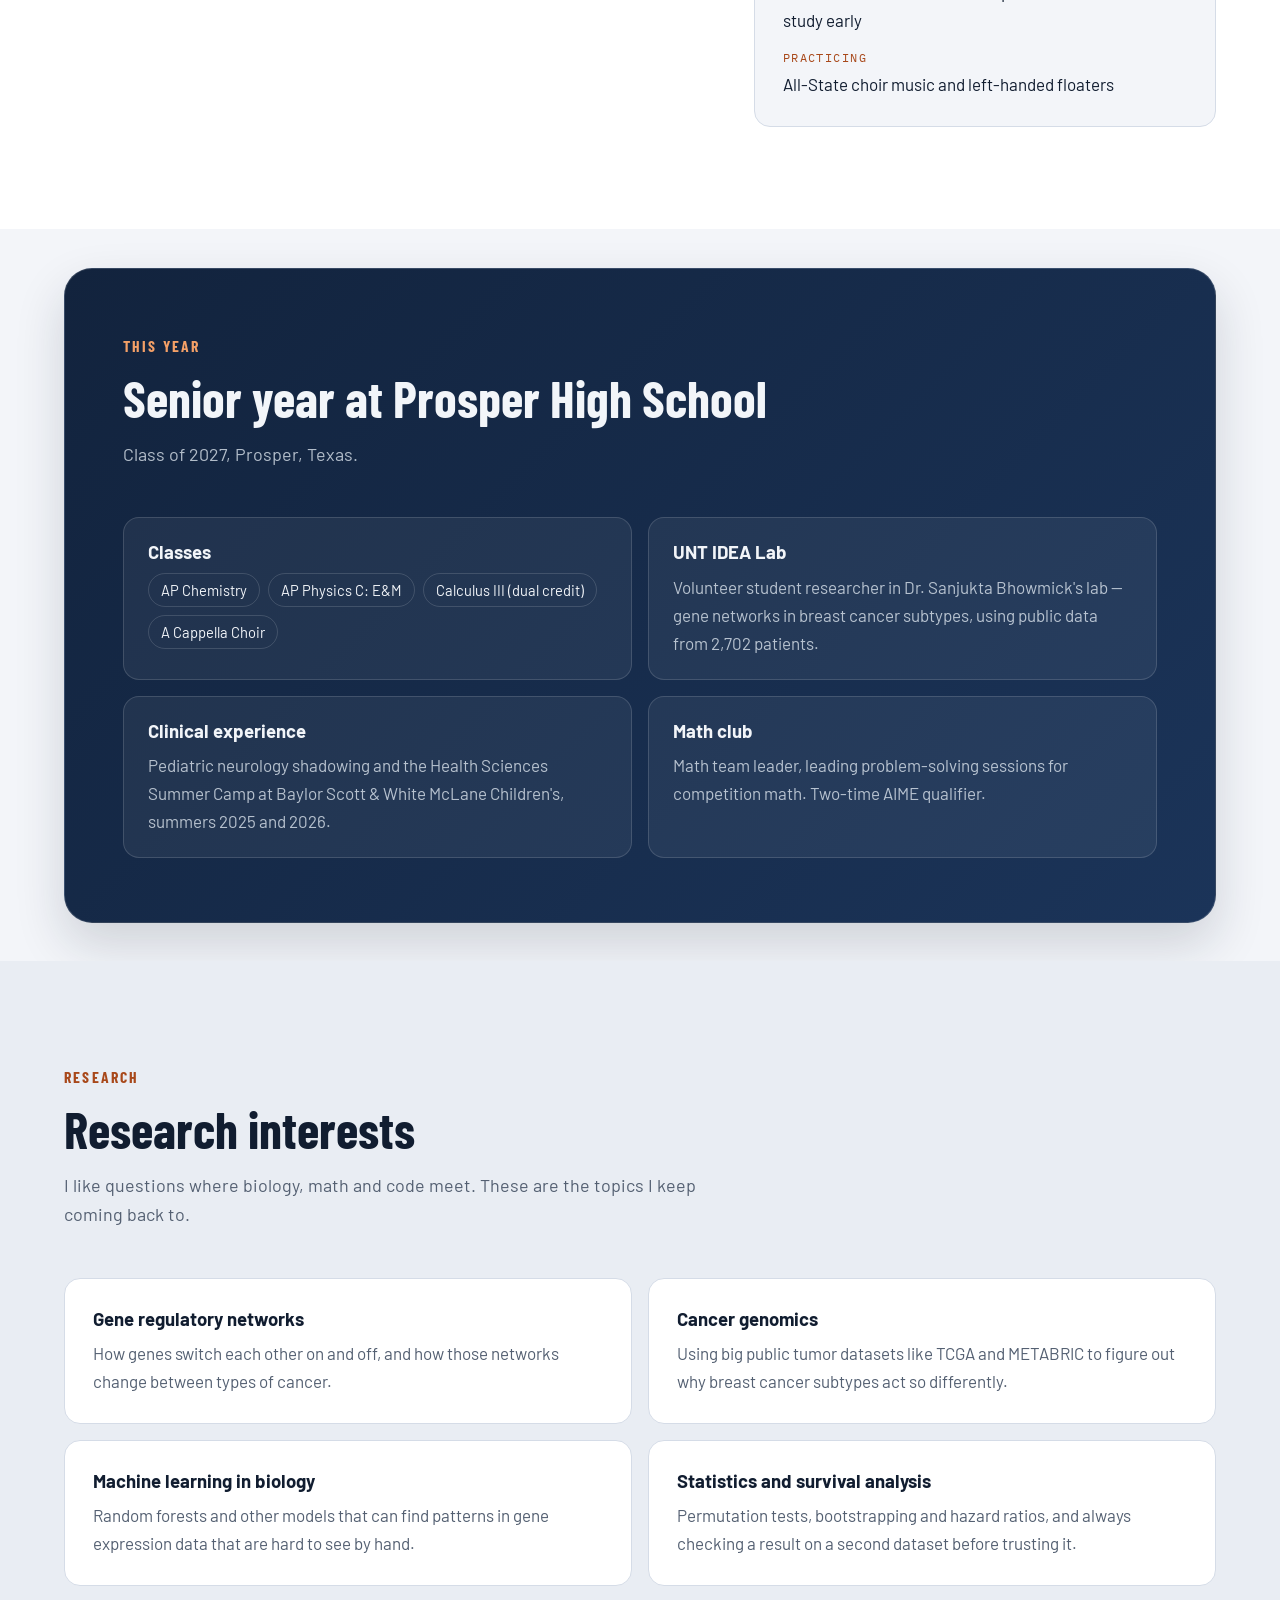
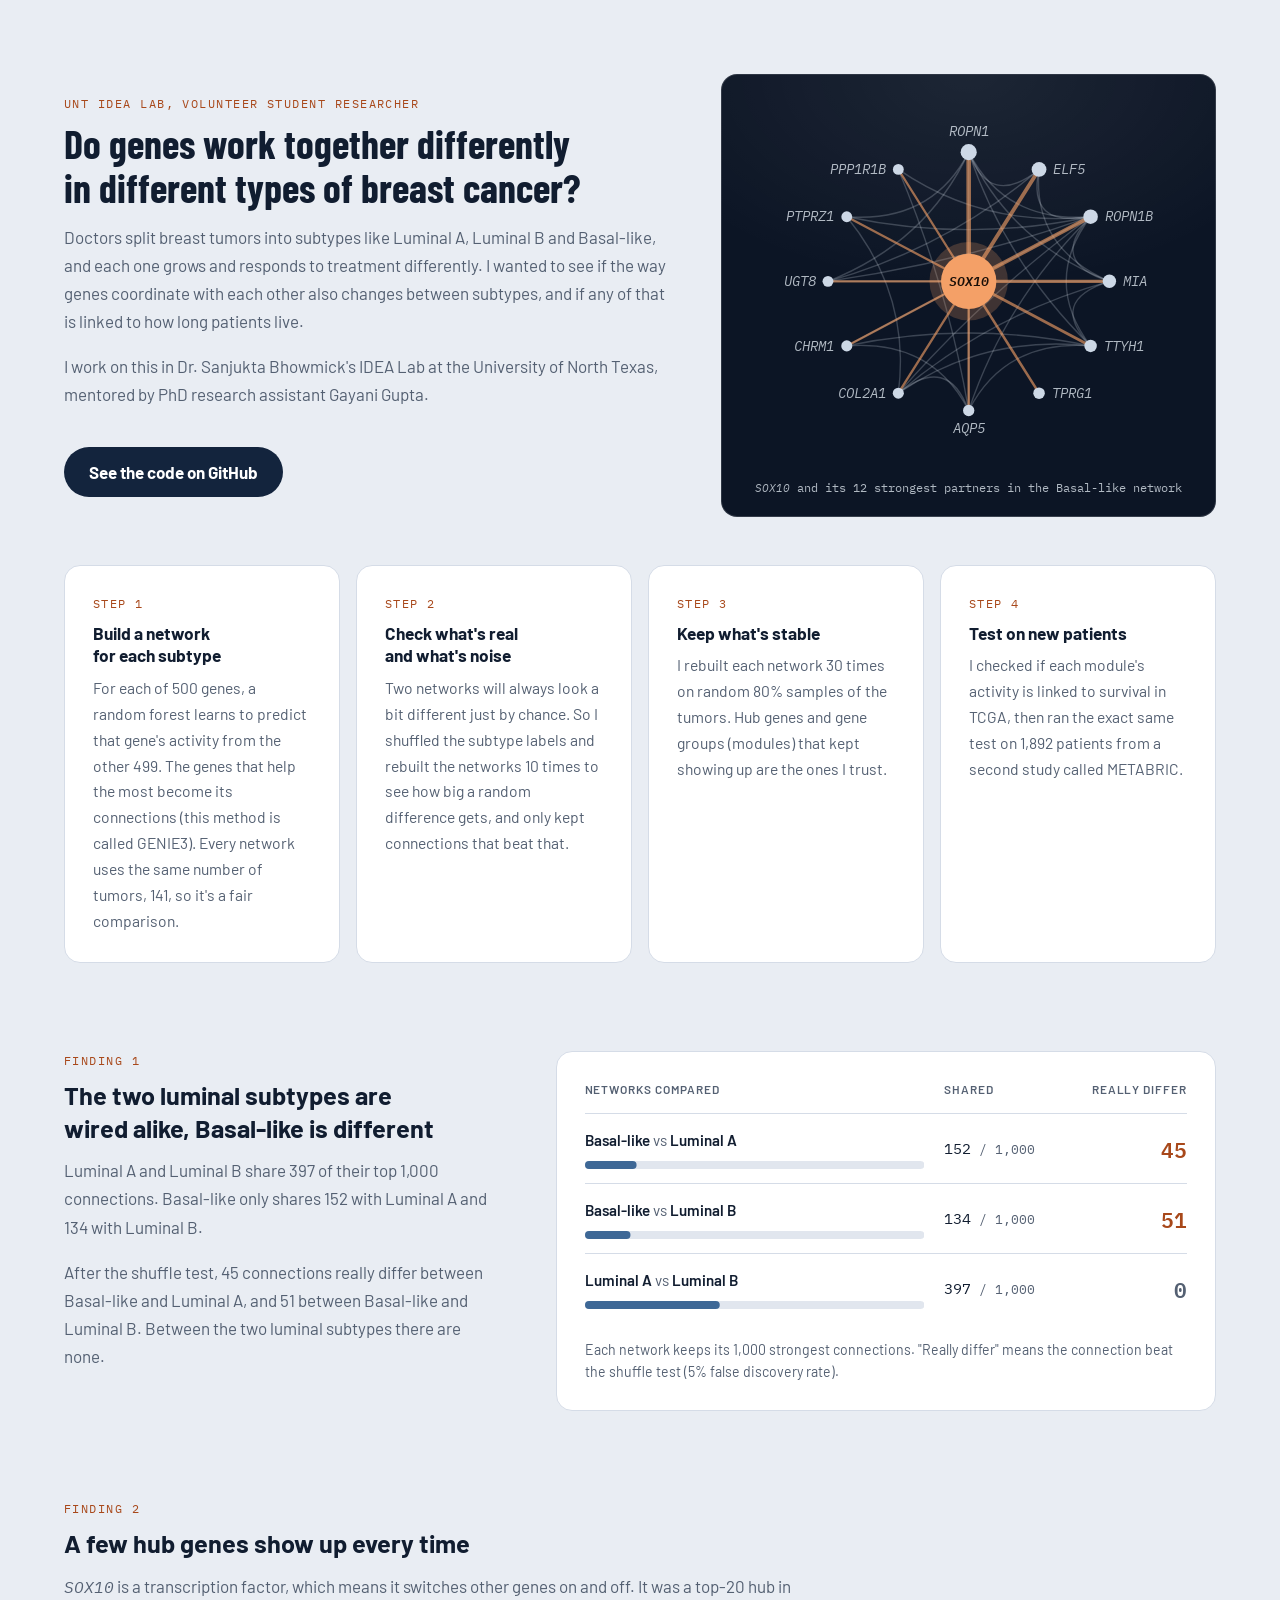
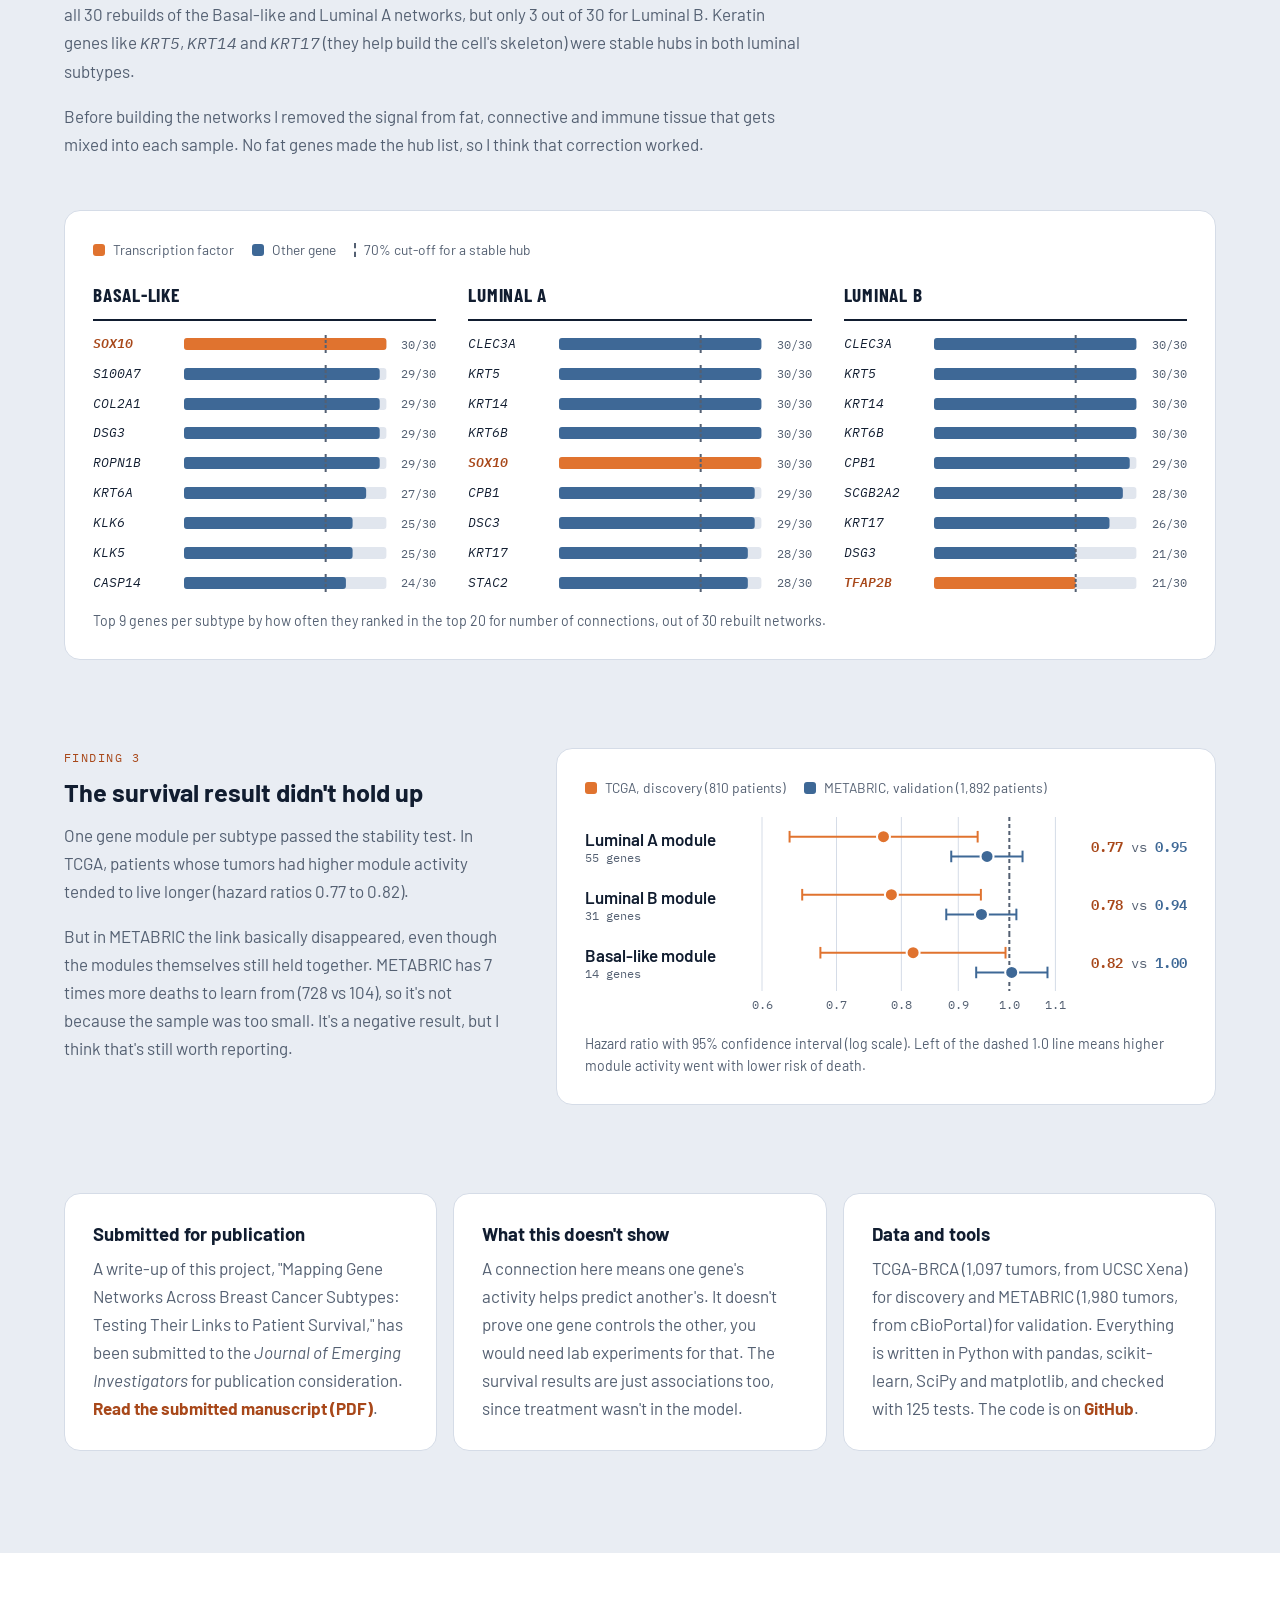
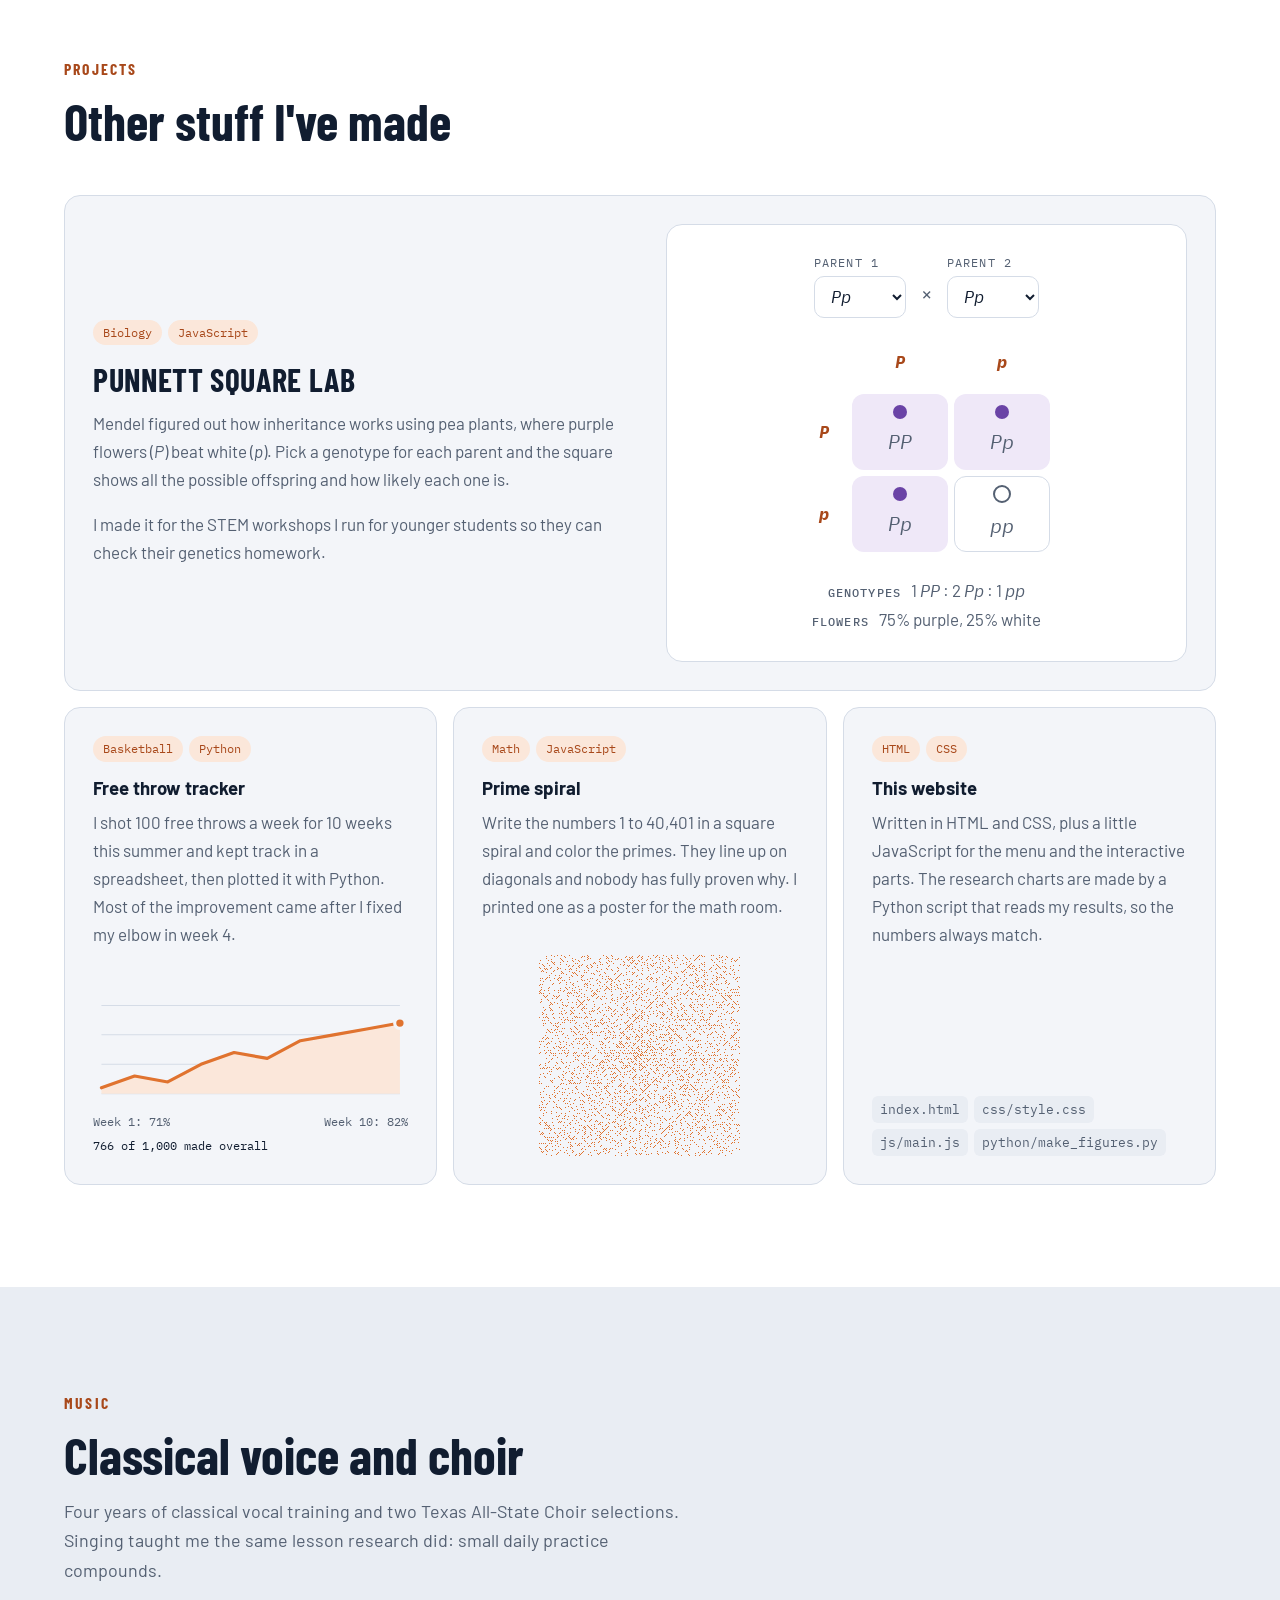
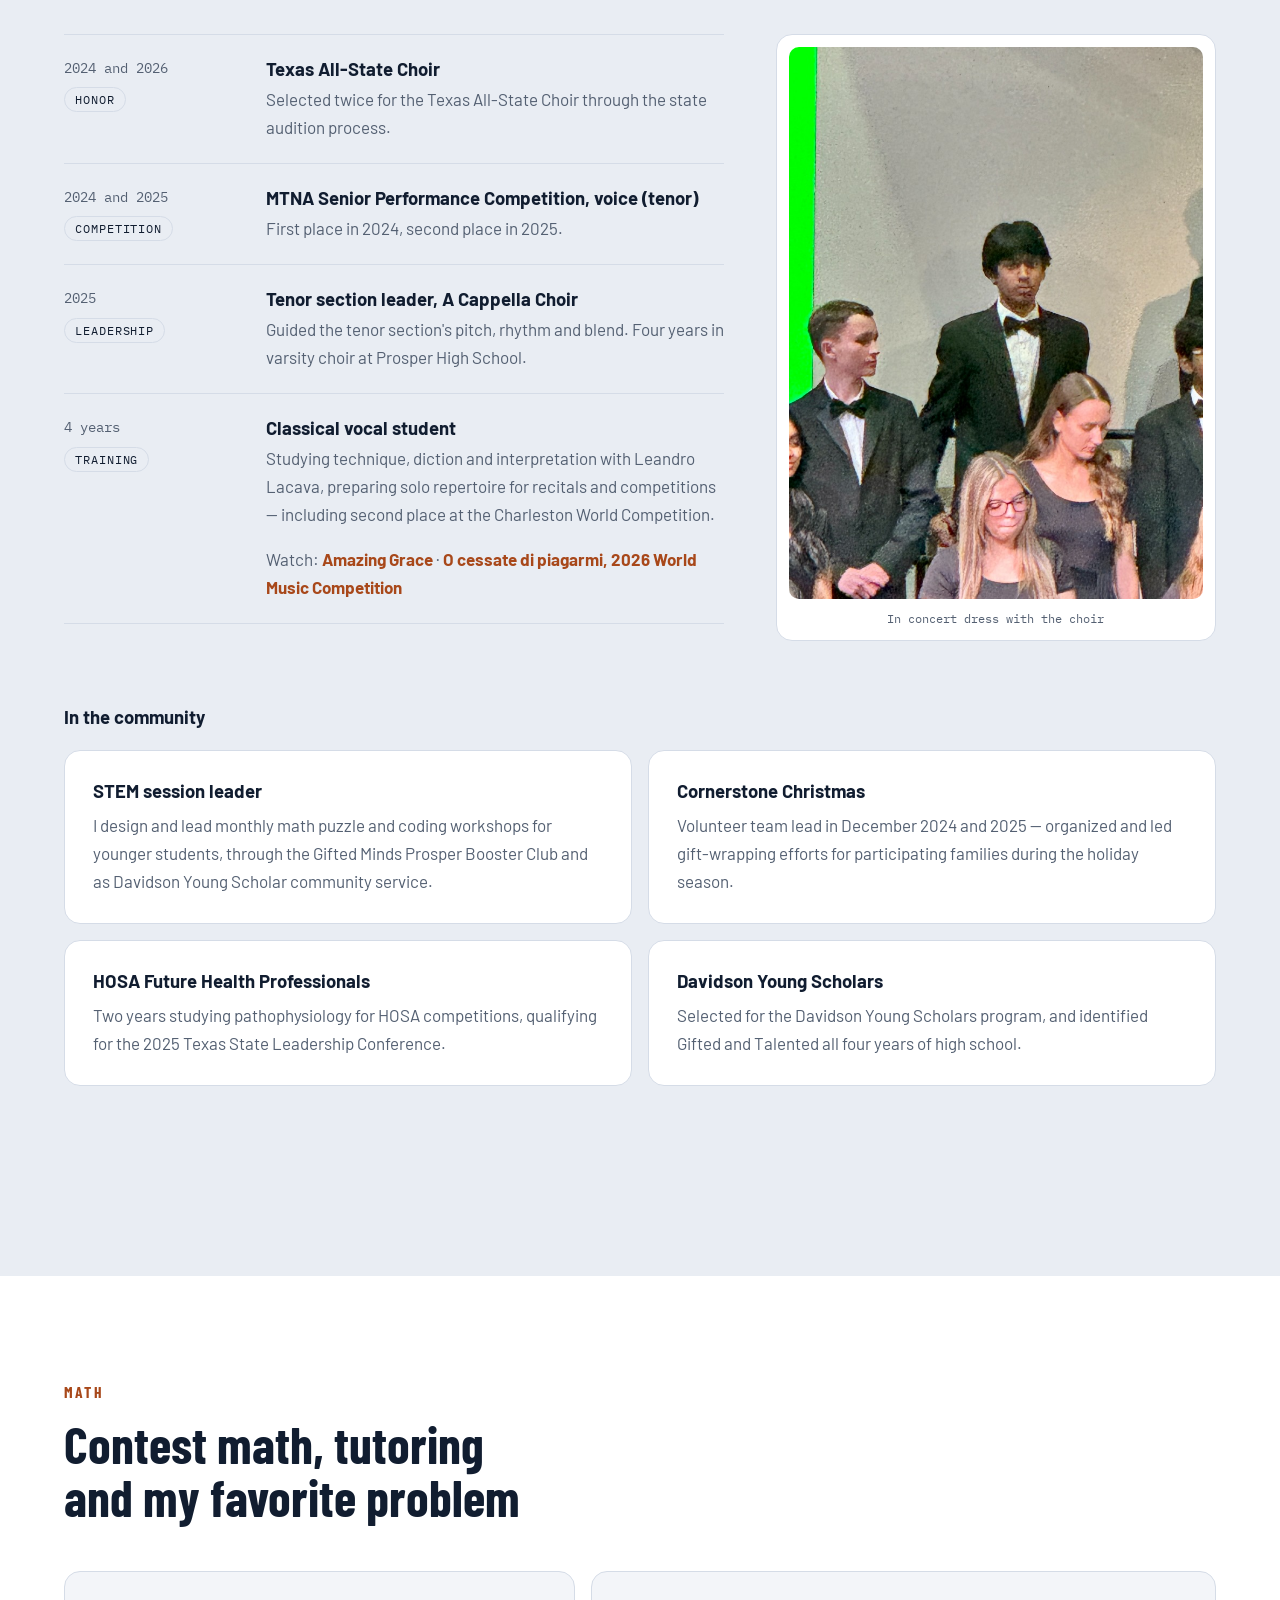
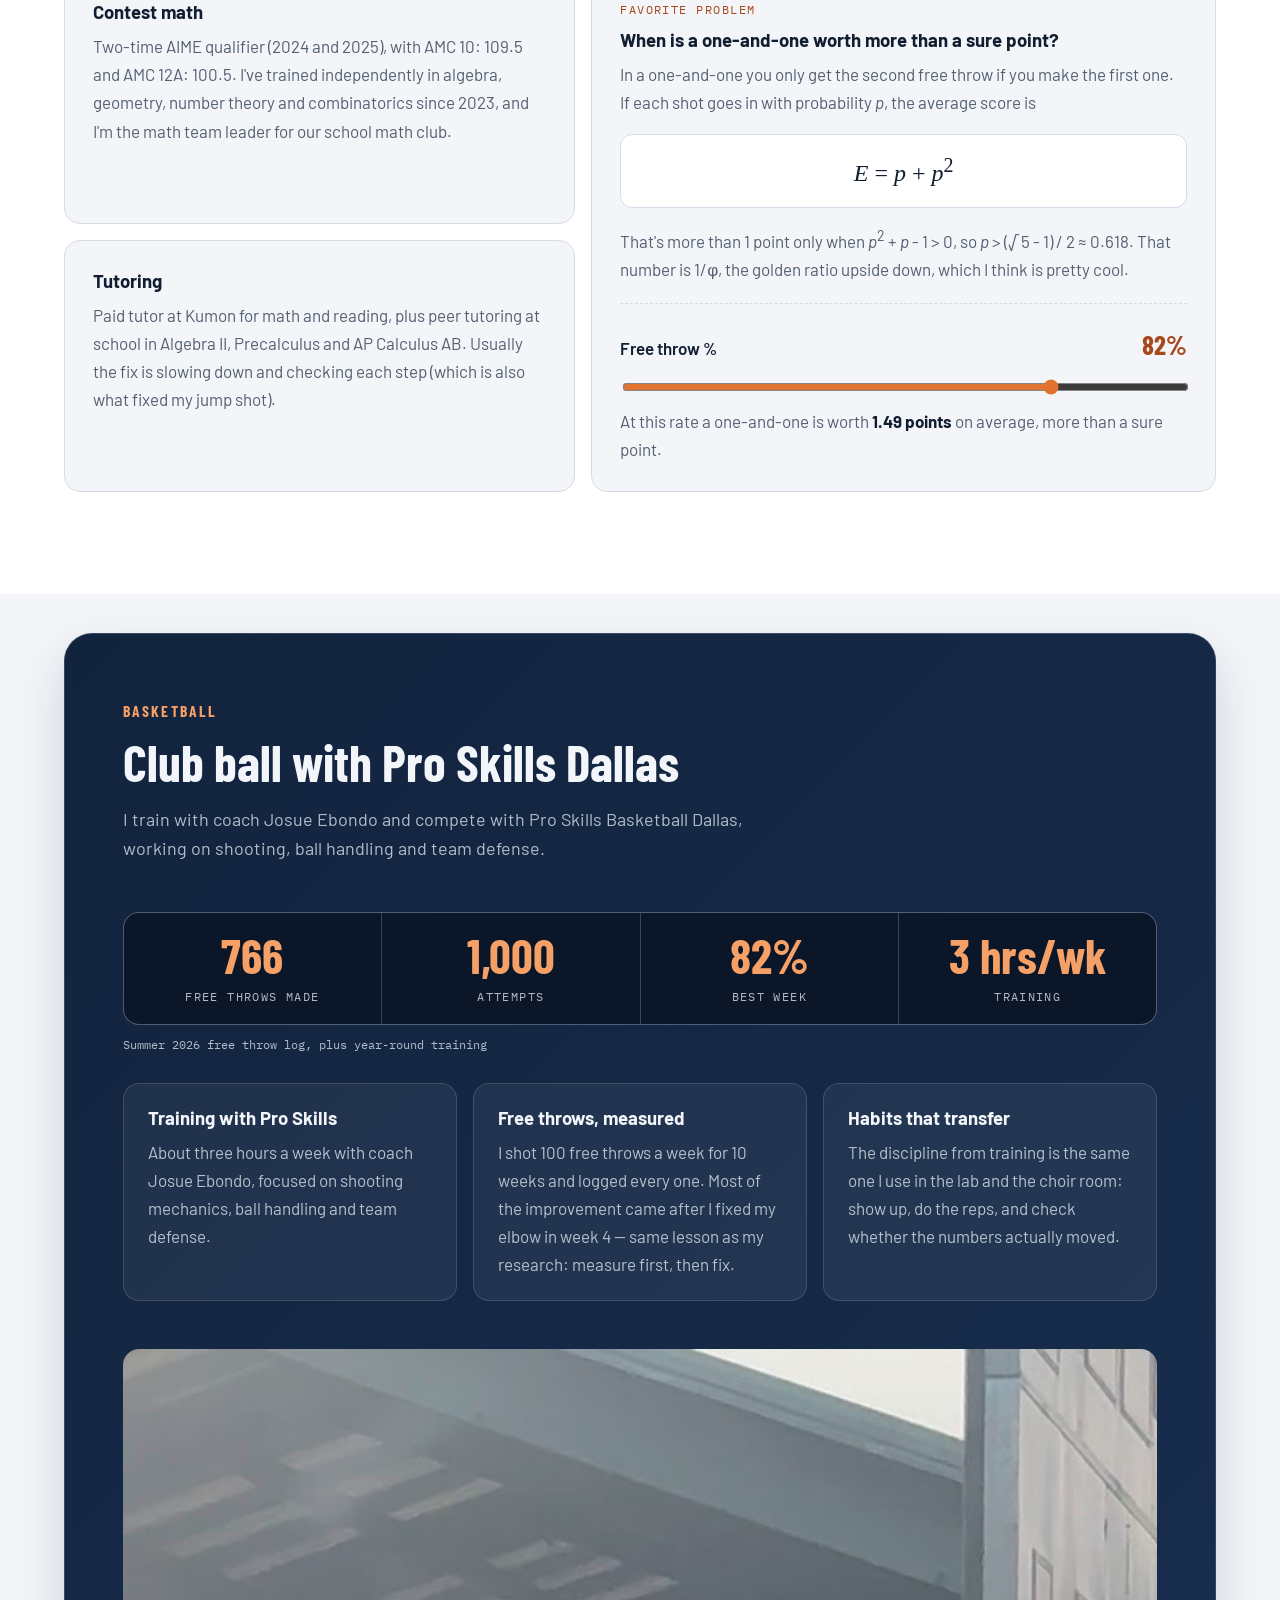
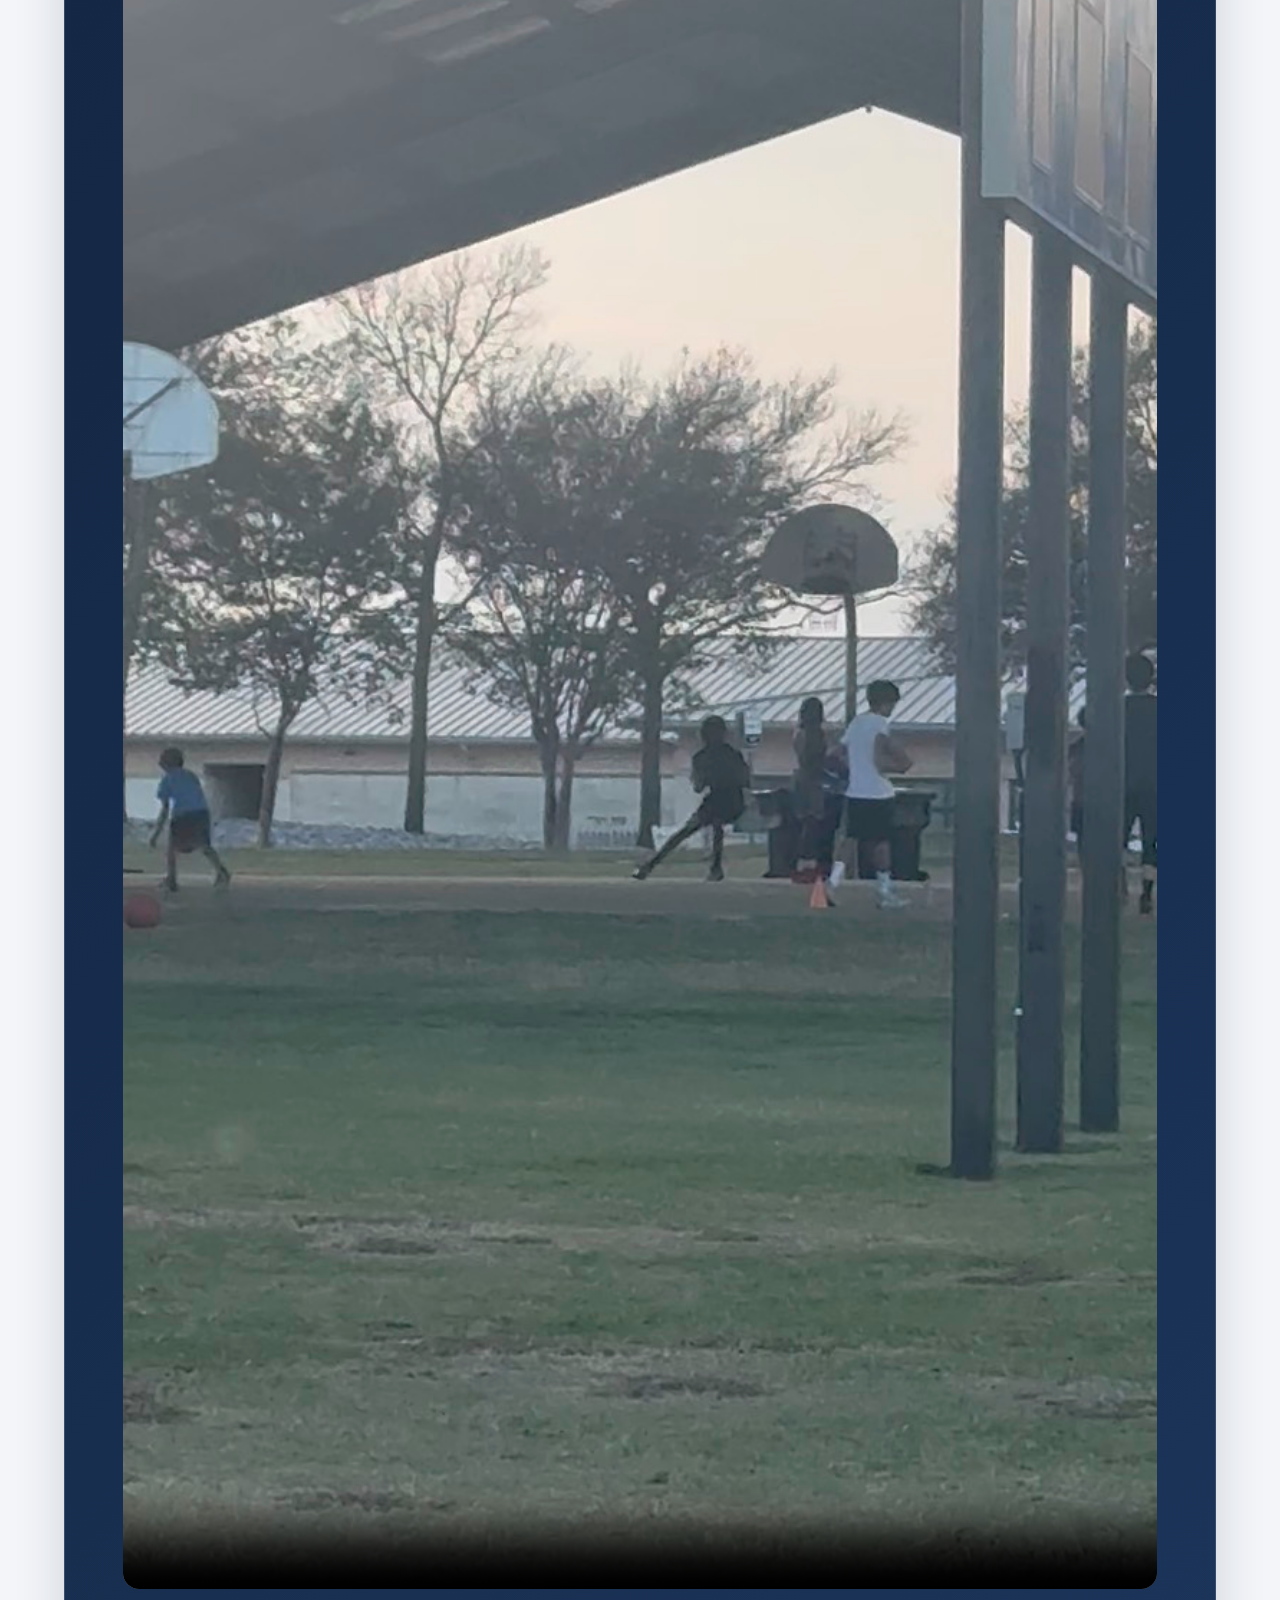
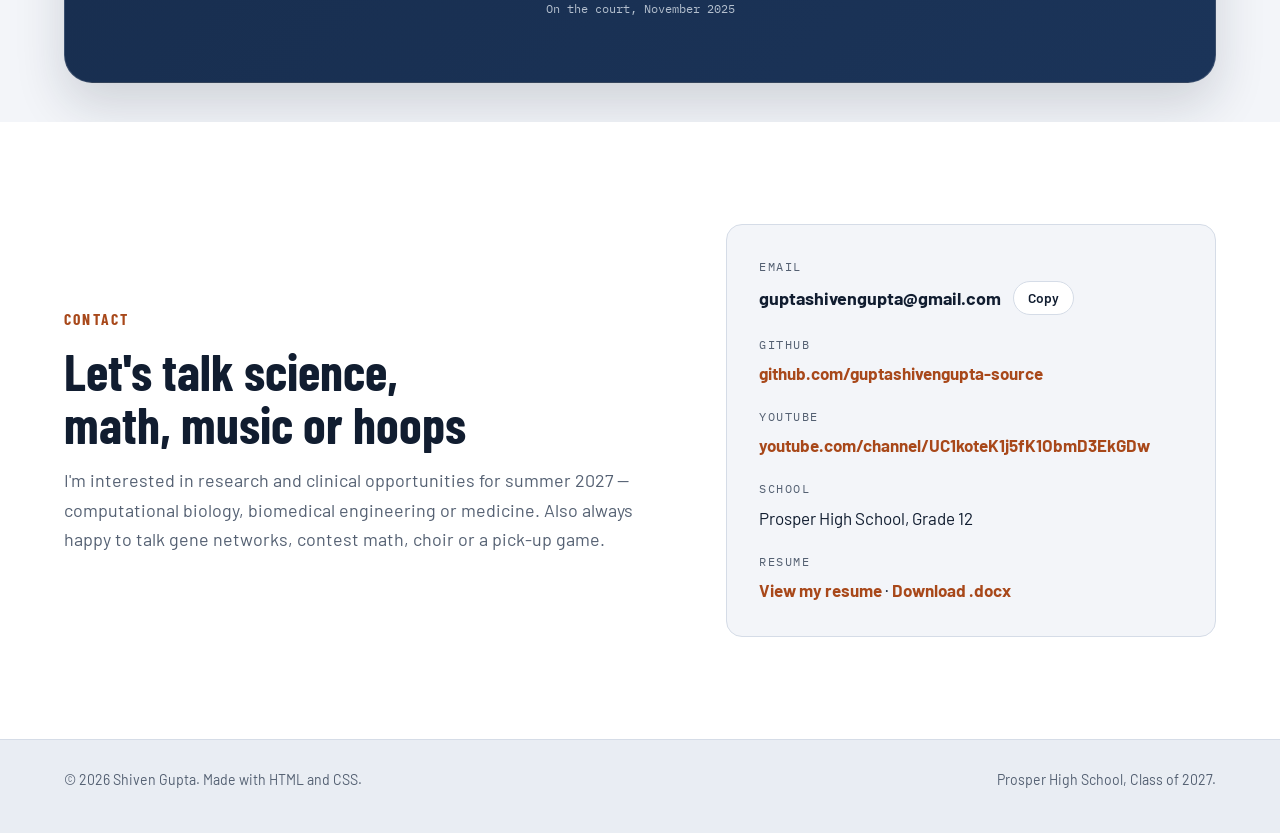
==== commit cc515805: "Update site with real resume info, music section, basketball video" ====
--- a/index.html
+++ b/index.html
@@ -71,8 +71,19 @@
           </div>
         </div>
 
-        <aside class="player-photo">
-          <img src="images/shiven.jpg" alt="Shiven Gupta" width="436" height="474">
+        <aside class="player-card" aria-label="Player card">
+          <div class="player-card-inner">
+            <div class="card-top">
+              <p class="card-number">'27</p>
+              <p class="card-pos">Prosper High School<br>Prosper, Texas</p>
+            </div>
+            <img class="card-photo" src="images/shiven.jpg" alt="Shiven Gupta" width="436" height="474">
+            <dl class="card-stats">
+              <div><dt>patients analyzed</dt><dd>2,702</dd></div>
+              <div><dt>genes per network</dt><dd>500</dd></div>
+              <div><dt>AIME qualifications</dt><dd>2</dd></div>
+            </dl>
+          </div>
         </aside>
       </div>
     </section>
--- a/css/style.css
+++ b/css/style.css
@@ -544,18 +544,92 @@
   color: var(--light-2);
 }
 
-.player-photo {
+.player-card {
   width: 100%;
   max-width: 420px;
   margin-left: auto;
-}
-
-.player-photo img {
+  padding: 10px;
+  border: 1px solid var(--frame-line);
+  border-radius: 30px;
+  background: linear-gradient(150deg, var(--frame-1), var(--frame-2));
+  box-shadow: 0 30px 80px var(--frame-shadow);
+}
+
+.player-card-inner {
+  overflow: hidden;
+  padding: 18px 18px 0;
+  border: 1px solid var(--line-dark);
+  border-radius: 22px;
+  background: radial-gradient(120% 80% at 50% 0%, var(--shine), transparent 60%), var(--navy);
+}
+
+.card-top {
+  display: flex;
+  justify-content: space-between;
+  gap: 12px;
+}
+
+.card-number {
+  margin: 0;
+  font-family: var(--font-title);
+  font-size: 3.4rem;
+  font-weight: 800;
+  line-height: 0.85;
+  color: var(--peach);
+}
+
+.card-pos {
+  margin: 0;
+  text-align: right;
+  font-family: var(--font-code);
+  font-size: 0.72rem;
+  line-height: 1.5;
+  letter-spacing: 0.1em;
+  text-transform: uppercase;
+  color: var(--light-2);
+}
+
+.card-photo {
   width: 100%;
   height: auto;
   aspect-ratio: 4 / 5;
+  margin: 14px 0 18px;
   object-fit: cover;
-  border-radius: 22px;
+  border-radius: 14px;
+}
+
+.card-stats {
+  display: grid;
+  grid-template-columns: repeat(3, 1fr);
+  margin: 0 -18px;
+  border-top: 1px solid var(--line-dark);
+}
+
+.card-stats div {
+  display: flex;
+  flex-direction: column-reverse;
+  justify-content: flex-end;
+  gap: 2px;
+  padding: 14px 8px 16px;
+  text-align: center;
+}
+
+.card-stats div + div {
+  border-left: 1px solid var(--line-dark);
+}
+
+.card-stats dt {
+  font-size: 0.78rem;
+  line-height: 1.25;
+  color: var(--light-2);
+}
+
+.card-stats dd {
+  margin: 0;
+  font-family: var(--font-title);
+  font-size: 1.75rem;
+  font-weight: 700;
+  line-height: 1;
 }
 
 .net {
@@ -1812,7 +1886,7 @@
     max-width: 440px;
   }
 
-  .player-photo {
+  .player-card {
     margin: 0 auto;
   }
 
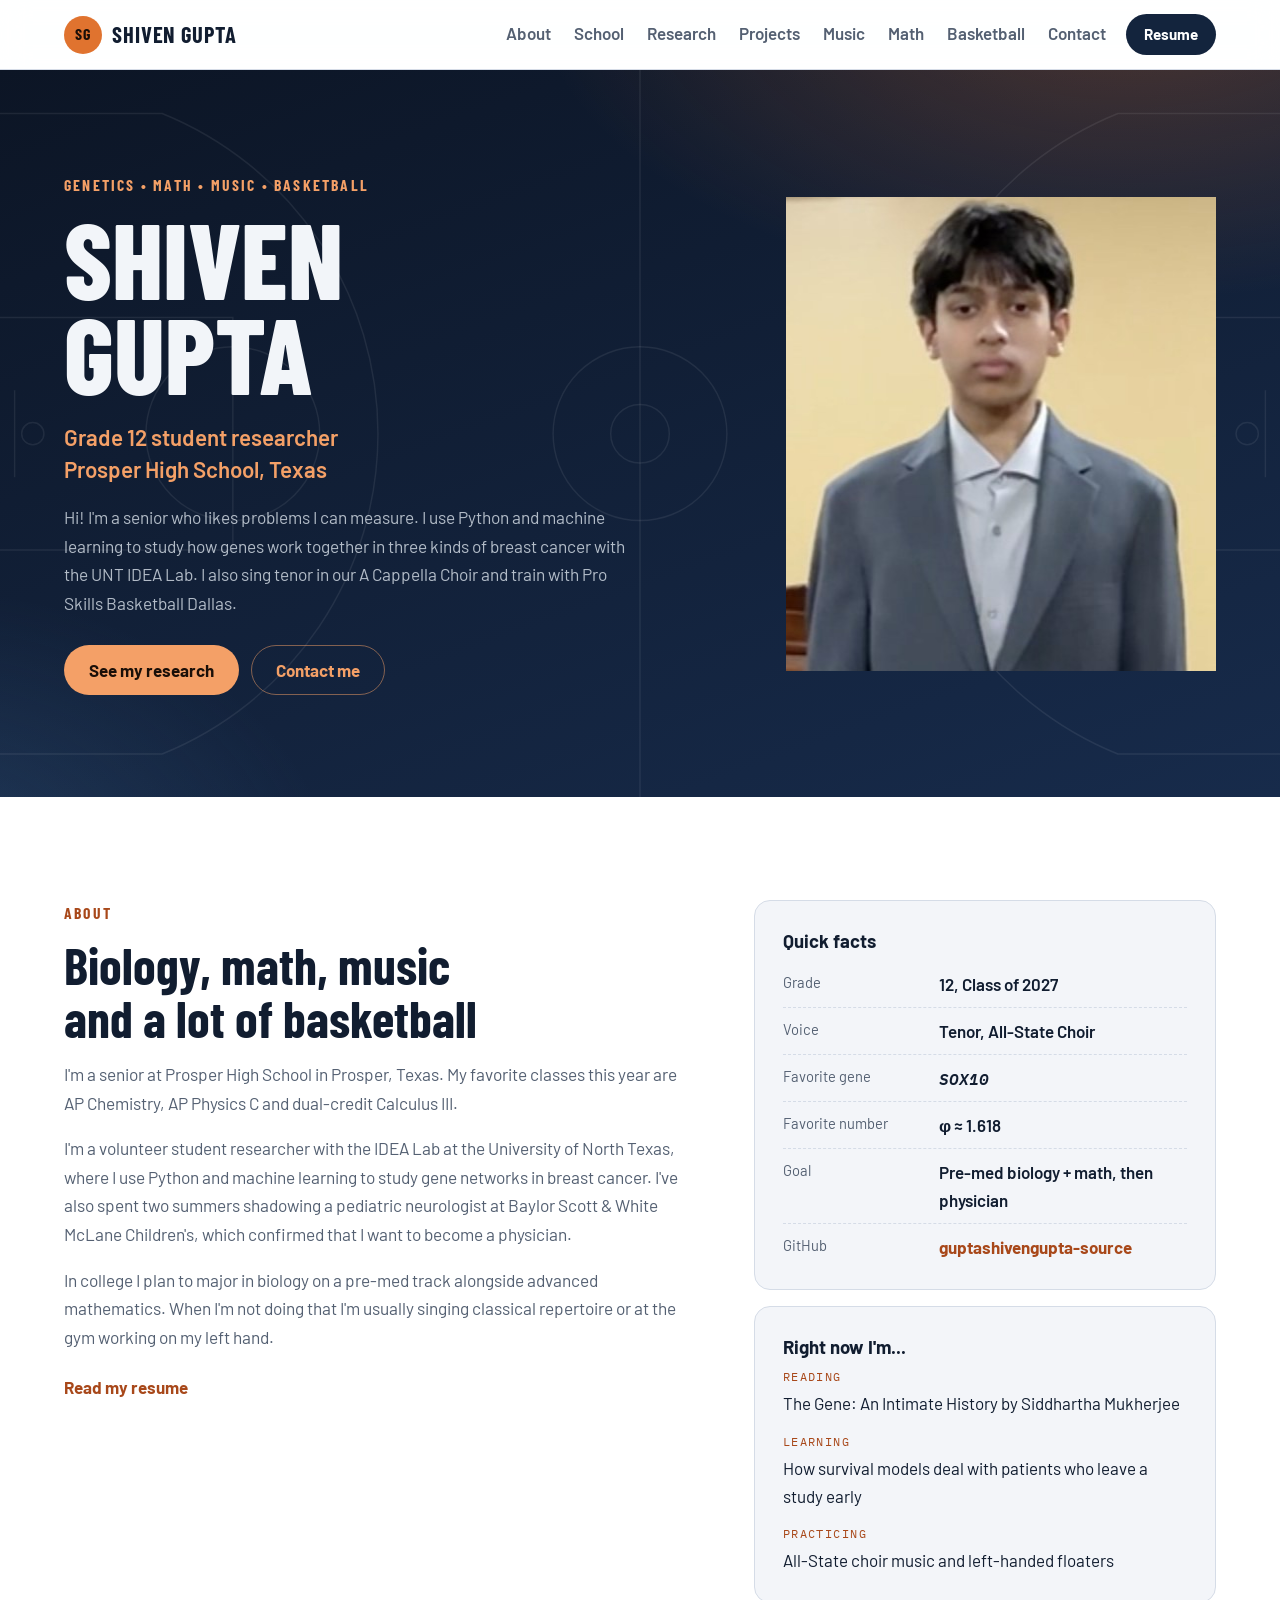
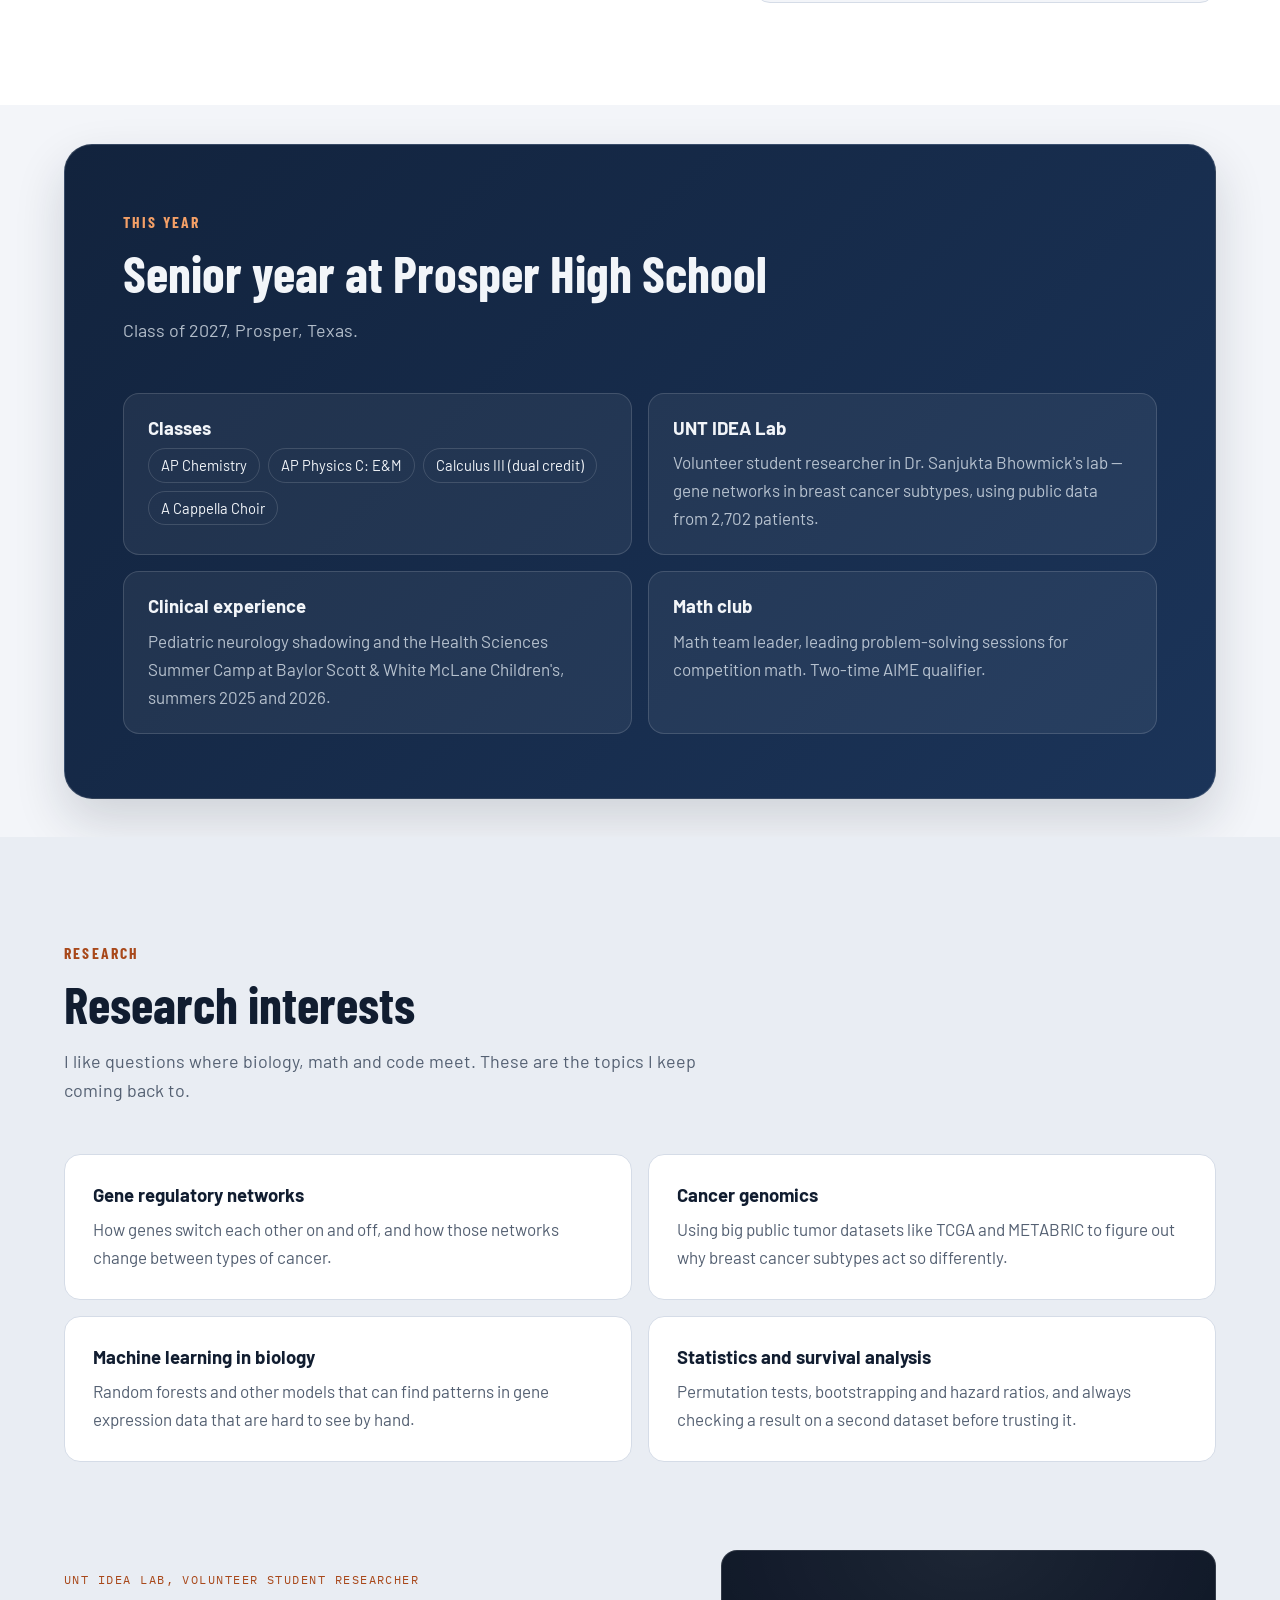
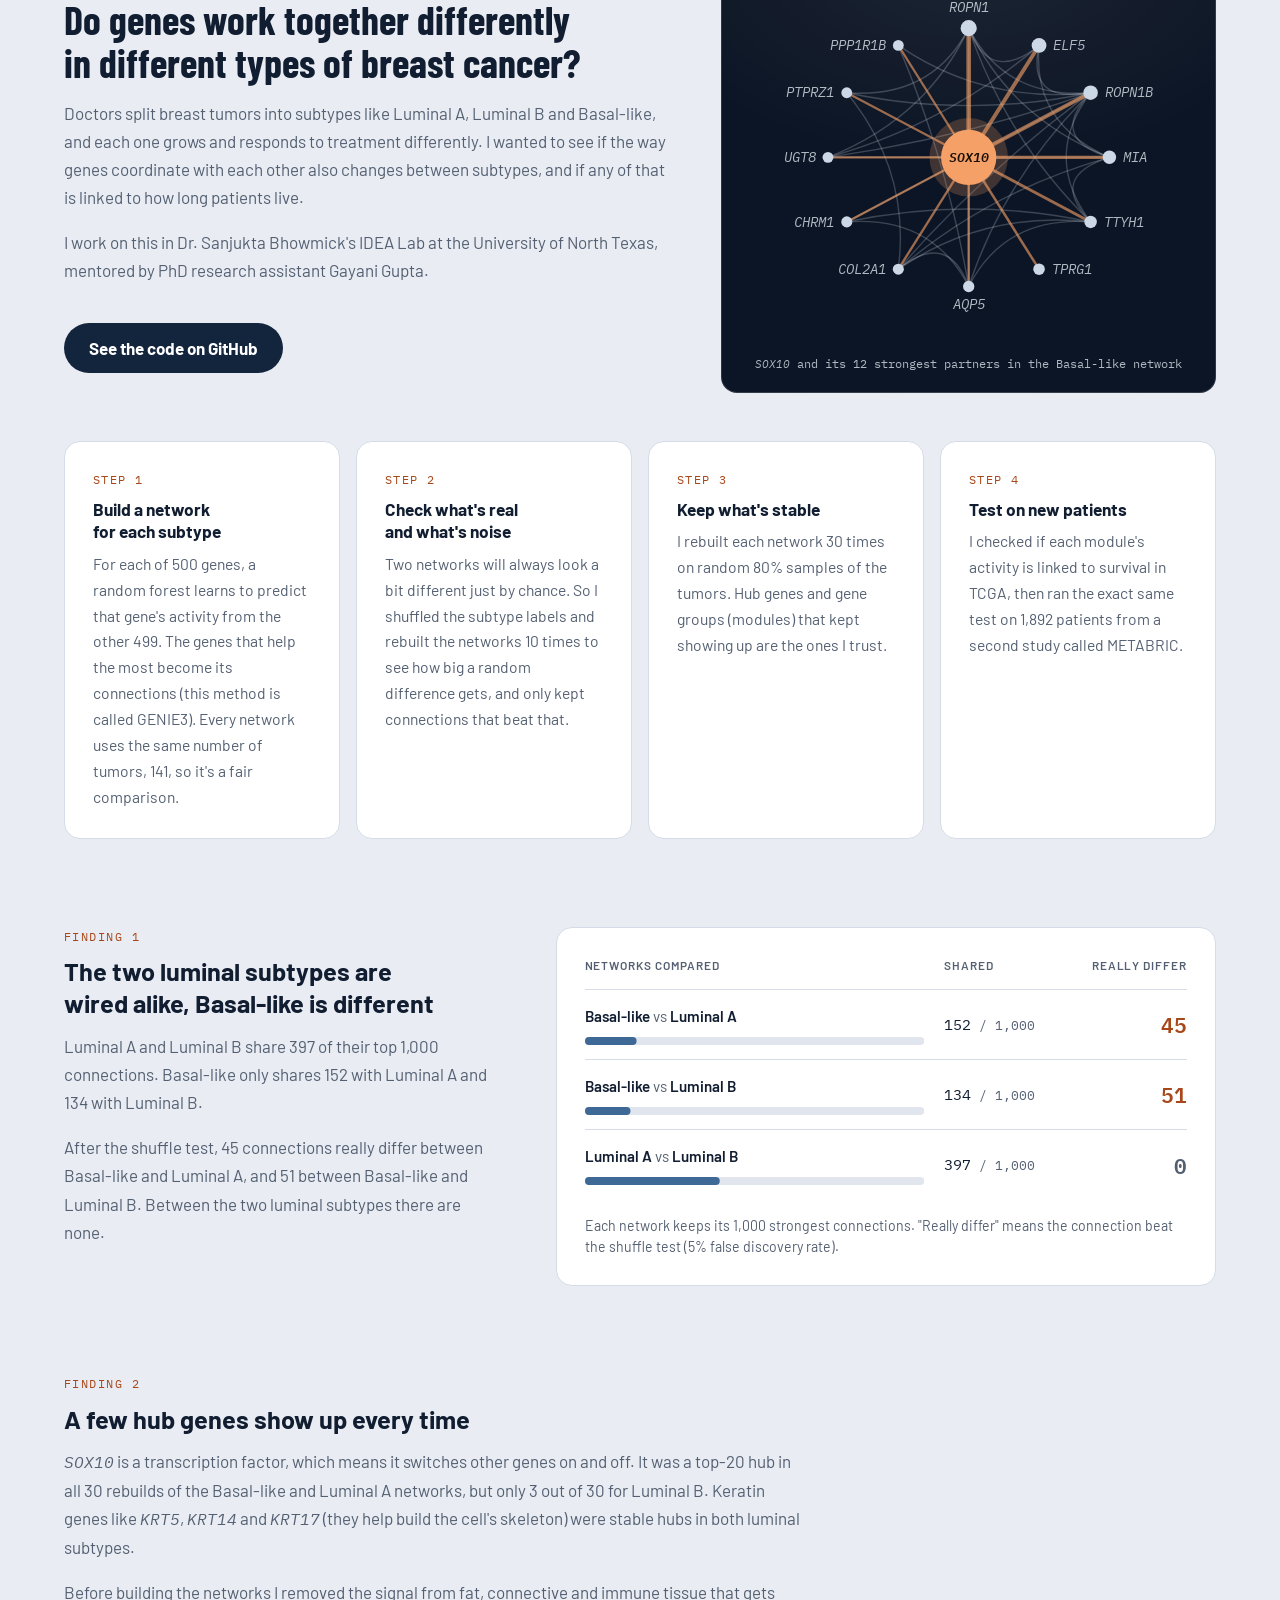
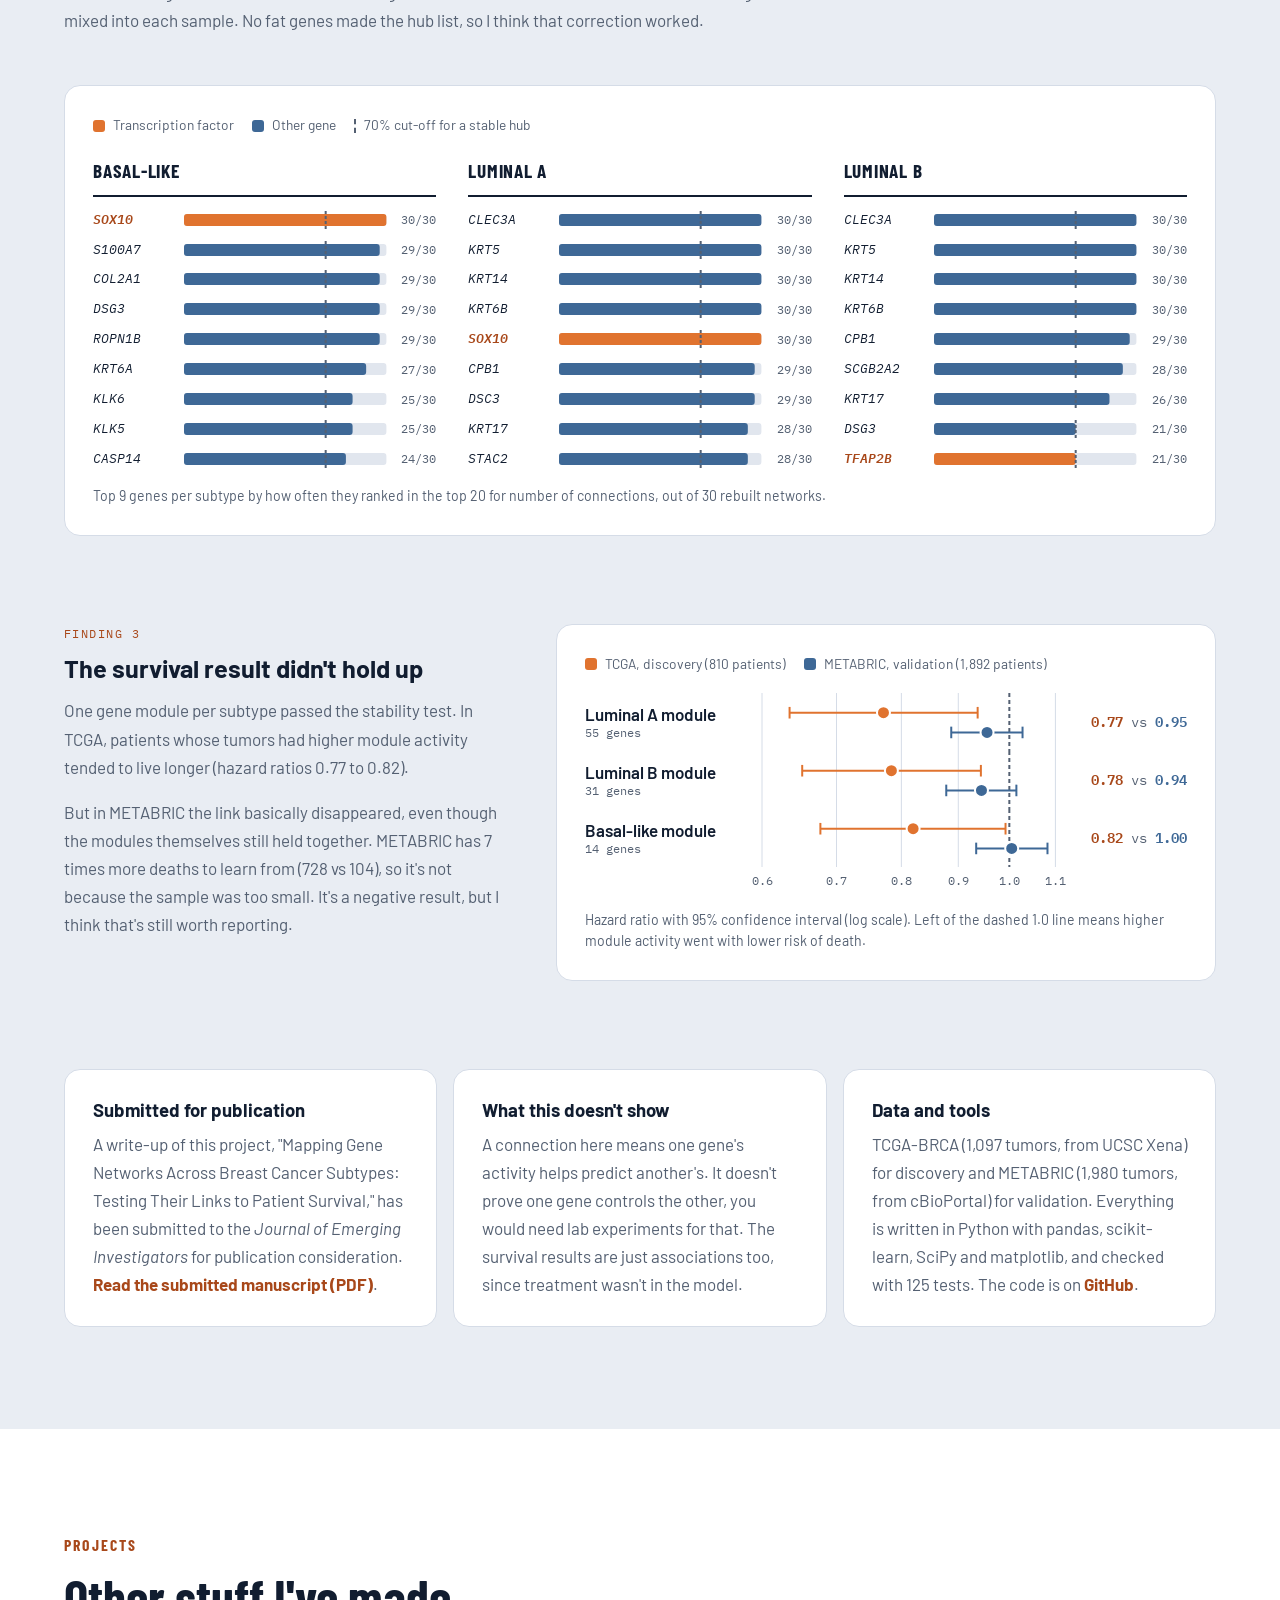
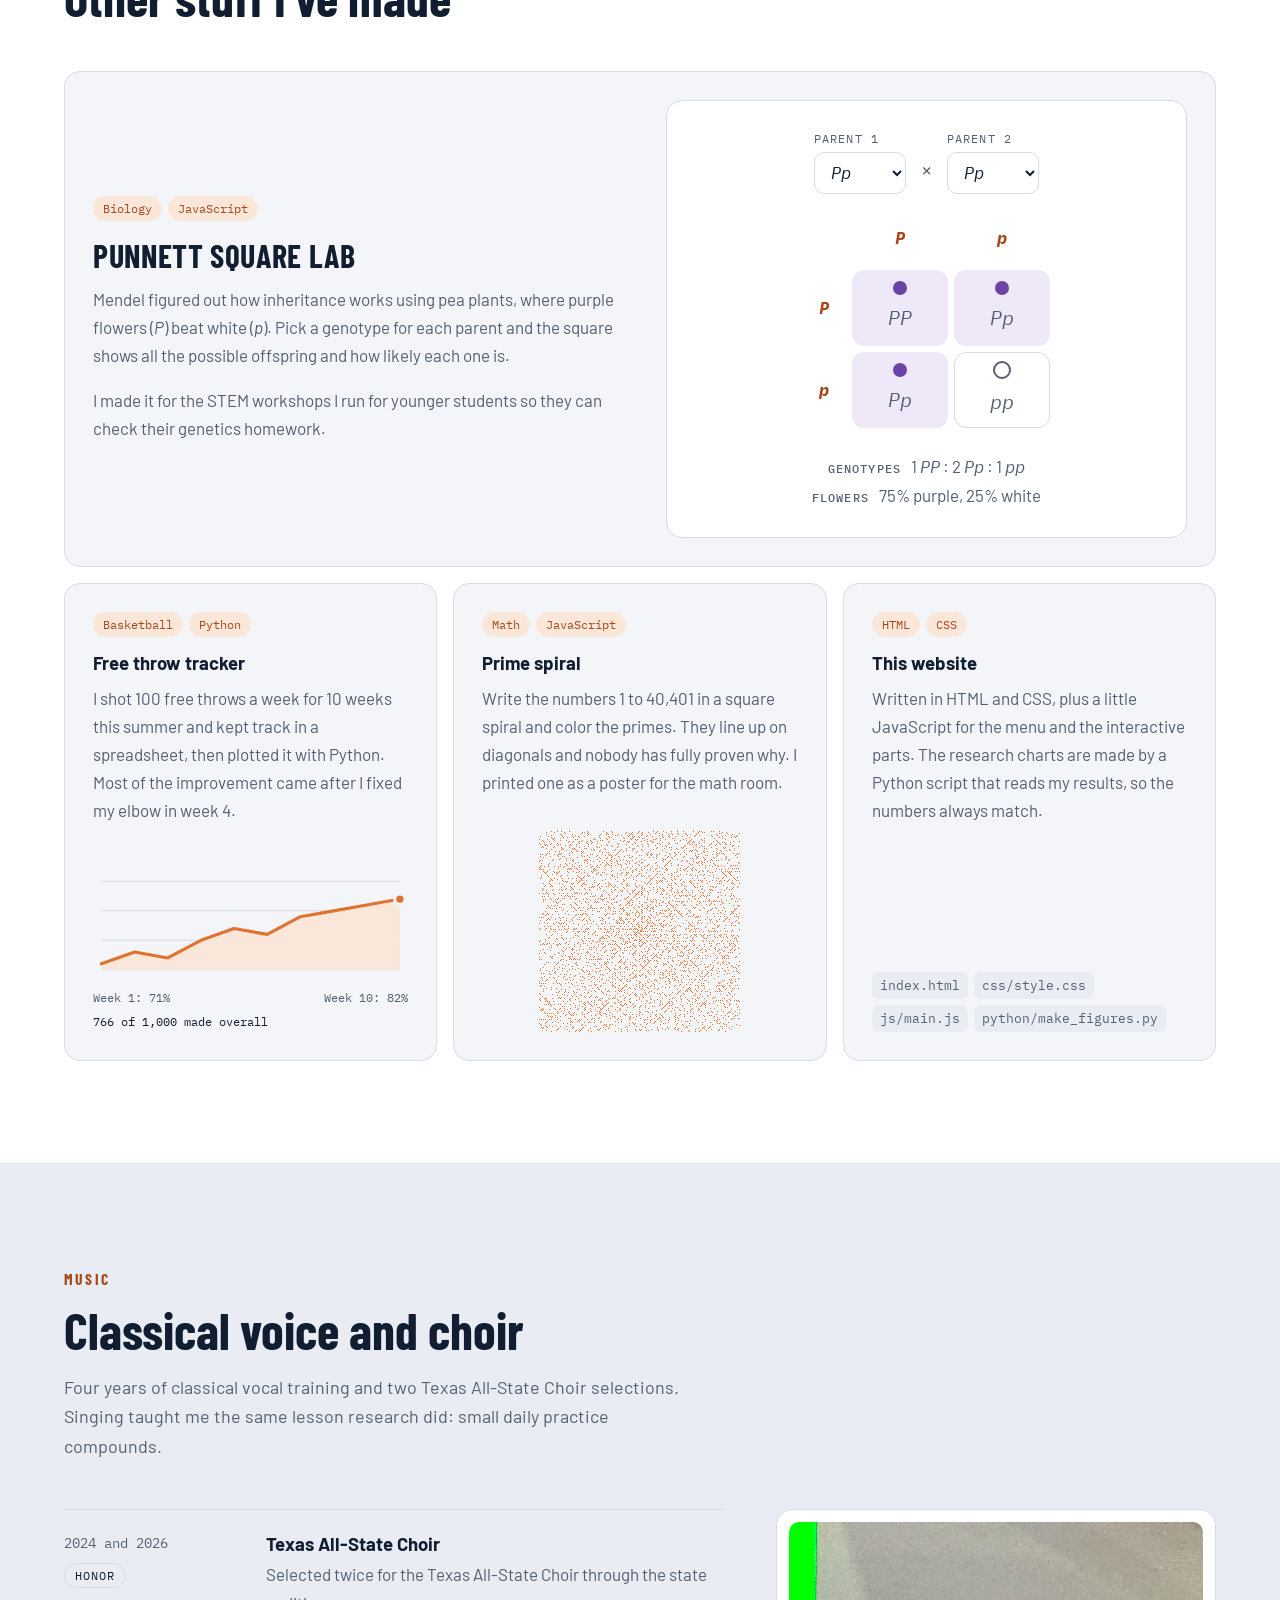
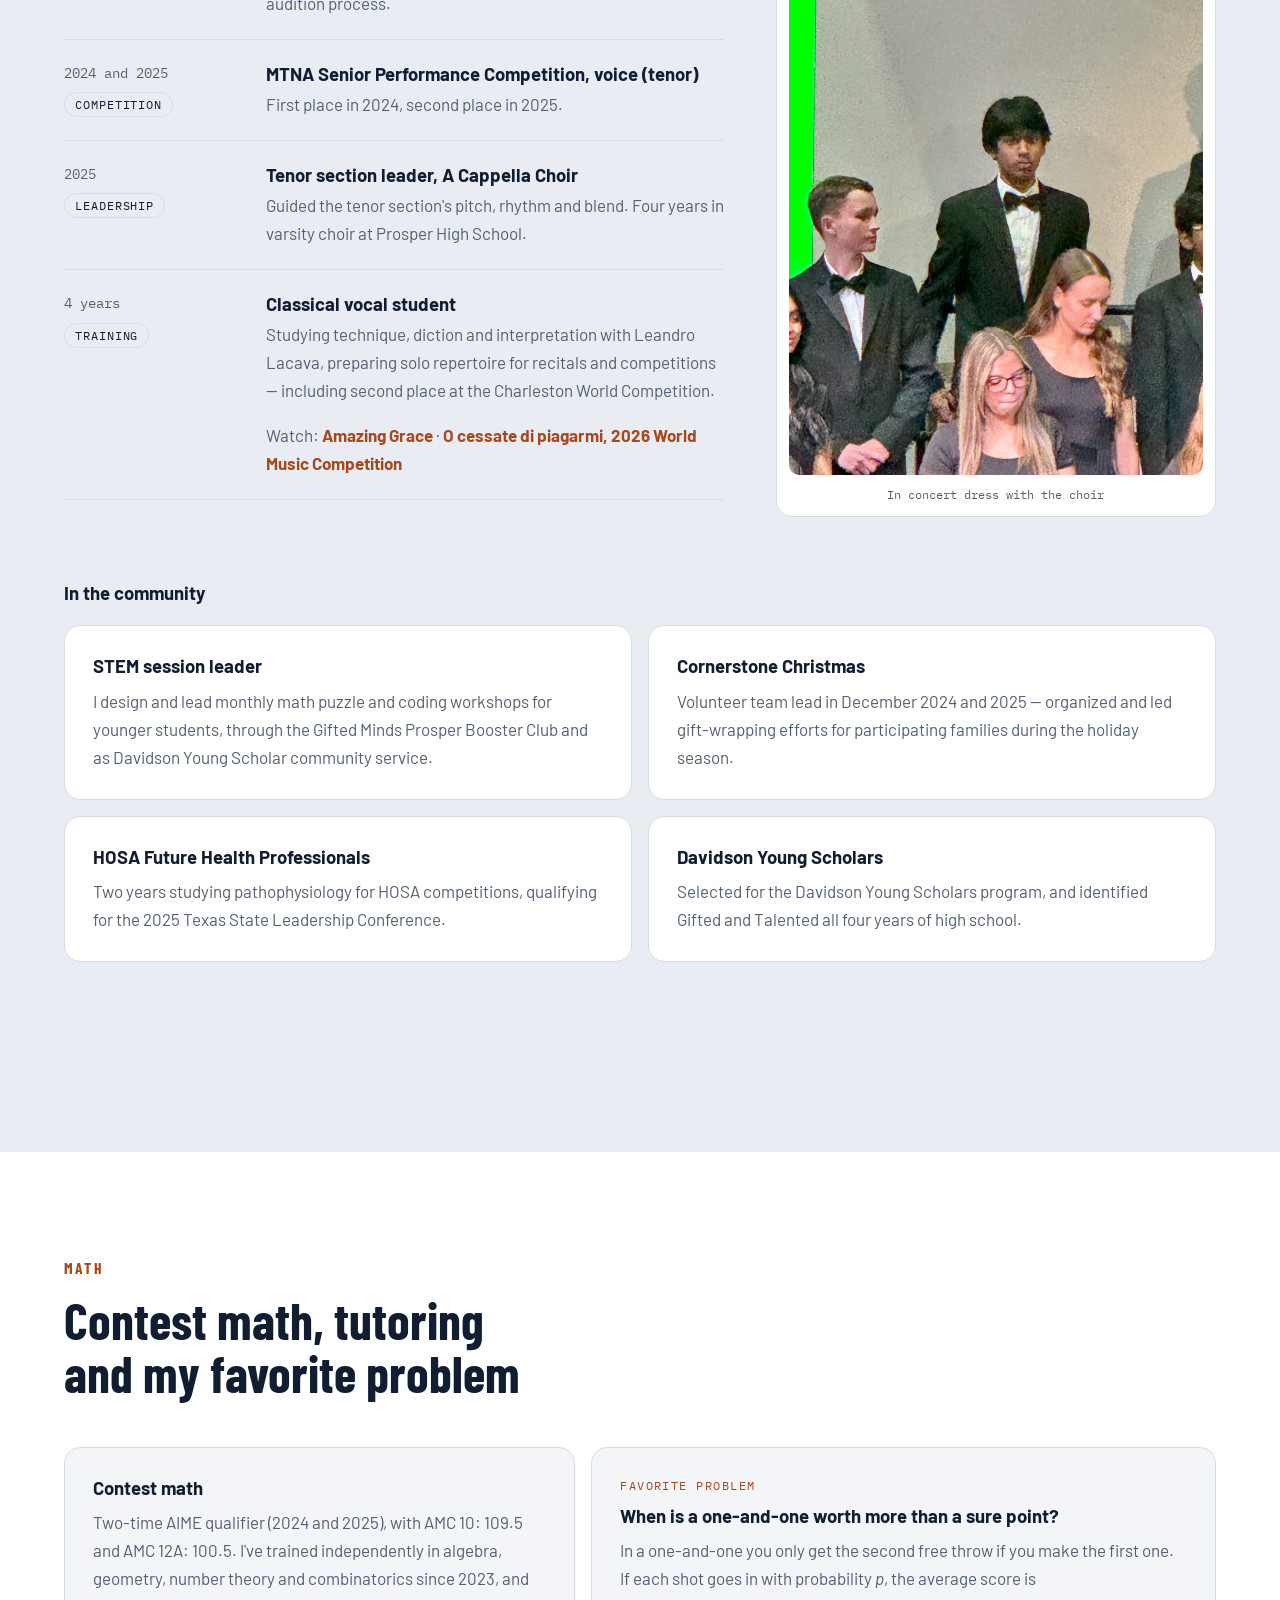
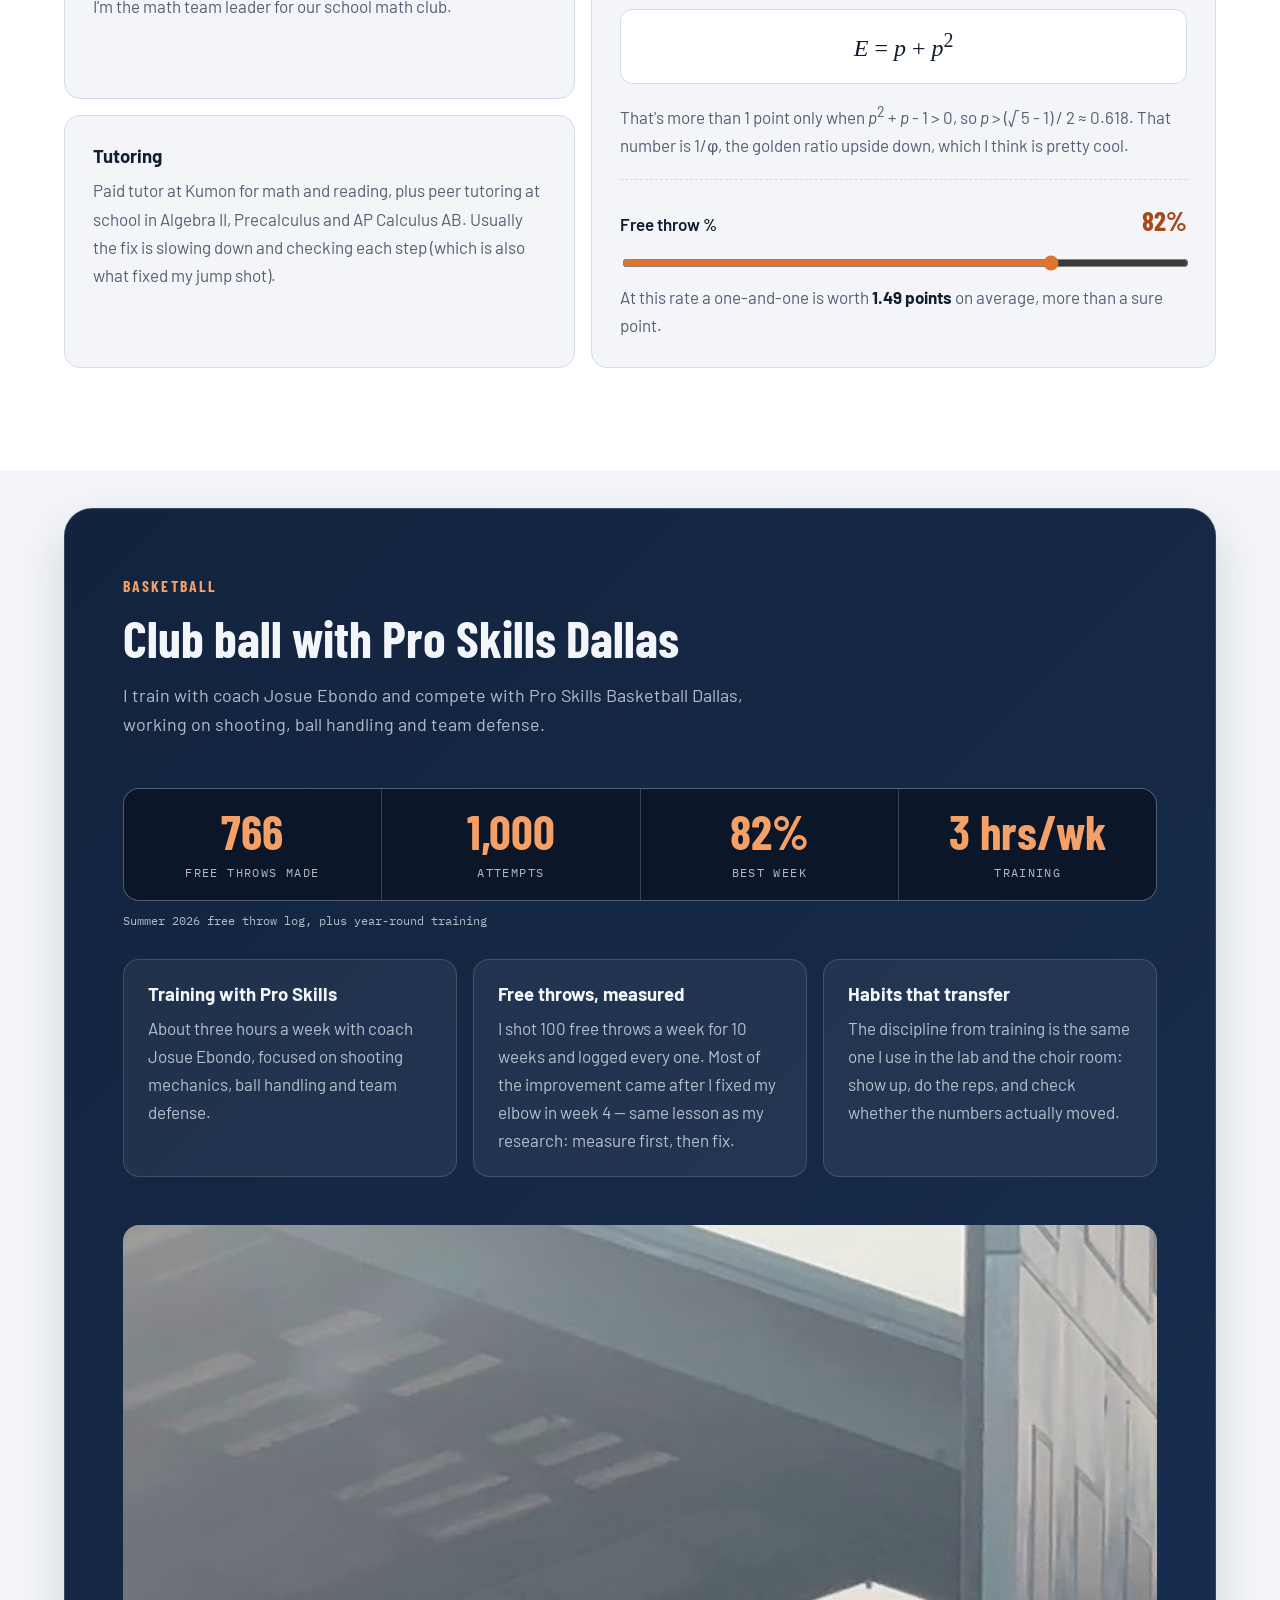
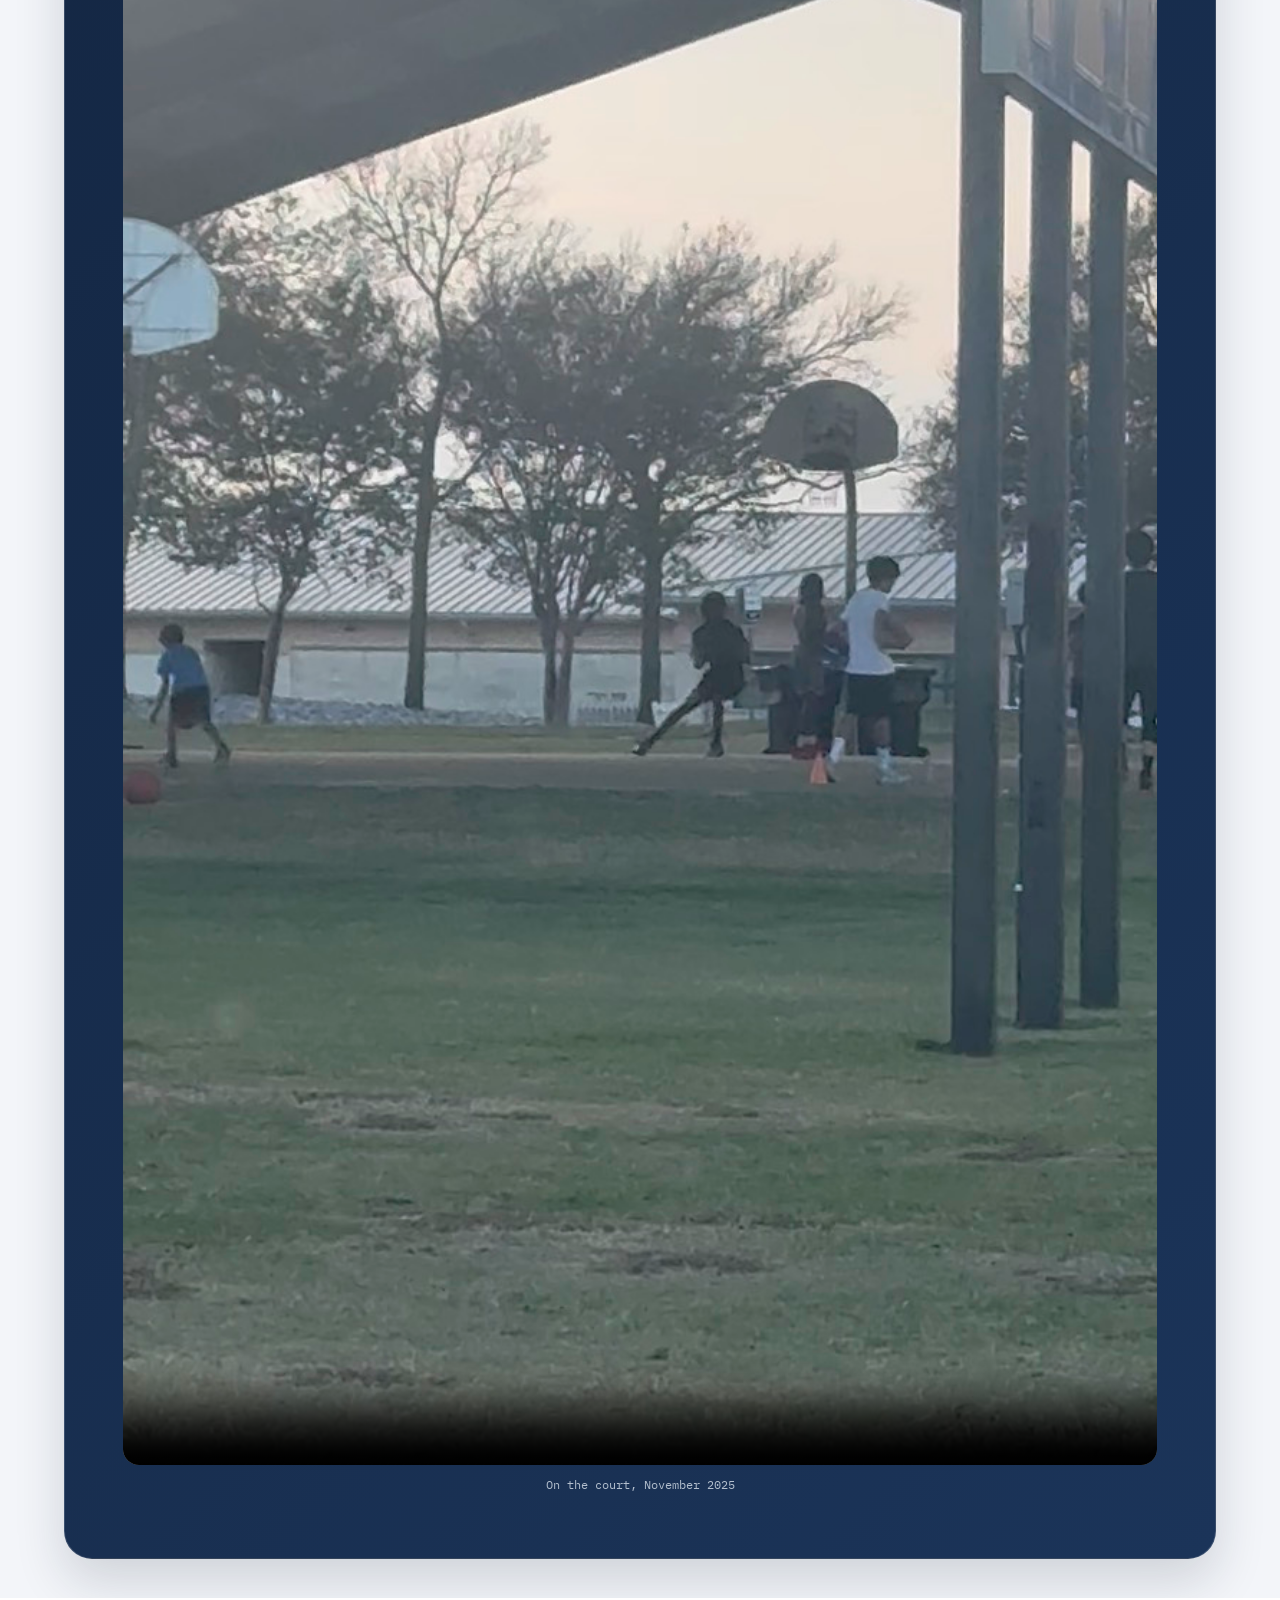
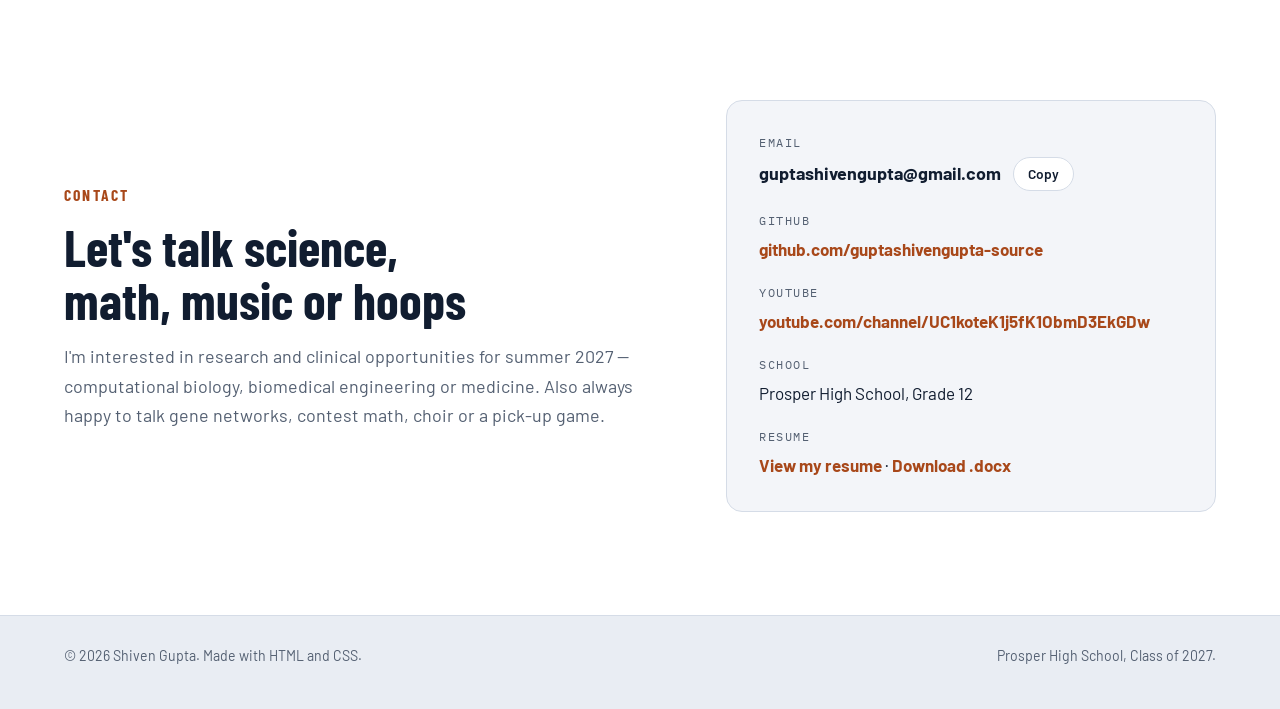
==== commit a52dd6bf: "Show photo only in hero" ====
--- a/index.html
+++ b/index.html
@@ -71,19 +71,8 @@
           </div>
         </div>
 
-        <aside class="player-card" aria-label="Player card">
-          <div class="player-card-inner">
-            <div class="card-top">
-              <p class="card-number">'27</p>
-              <p class="card-pos">Prosper High School<br>Prosper, Texas</p>
-            </div>
-            <img class="card-photo" src="images/shiven.jpg" alt="Shiven Gupta" width="436" height="474">
-            <dl class="card-stats">
-              <div><dt>patients analyzed</dt><dd>2,702</dd></div>
-              <div><dt>genes per network</dt><dd>500</dd></div>
-              <div><dt>AIME qualifications</dt><dd>2</dd></div>
-            </dl>
-          </div>
+        <aside class="player-photo">
+          <img src="images/shiven.jpg" alt="Shiven Gupta" width="436" height="474">
         </aside>
       </div>
     </section>
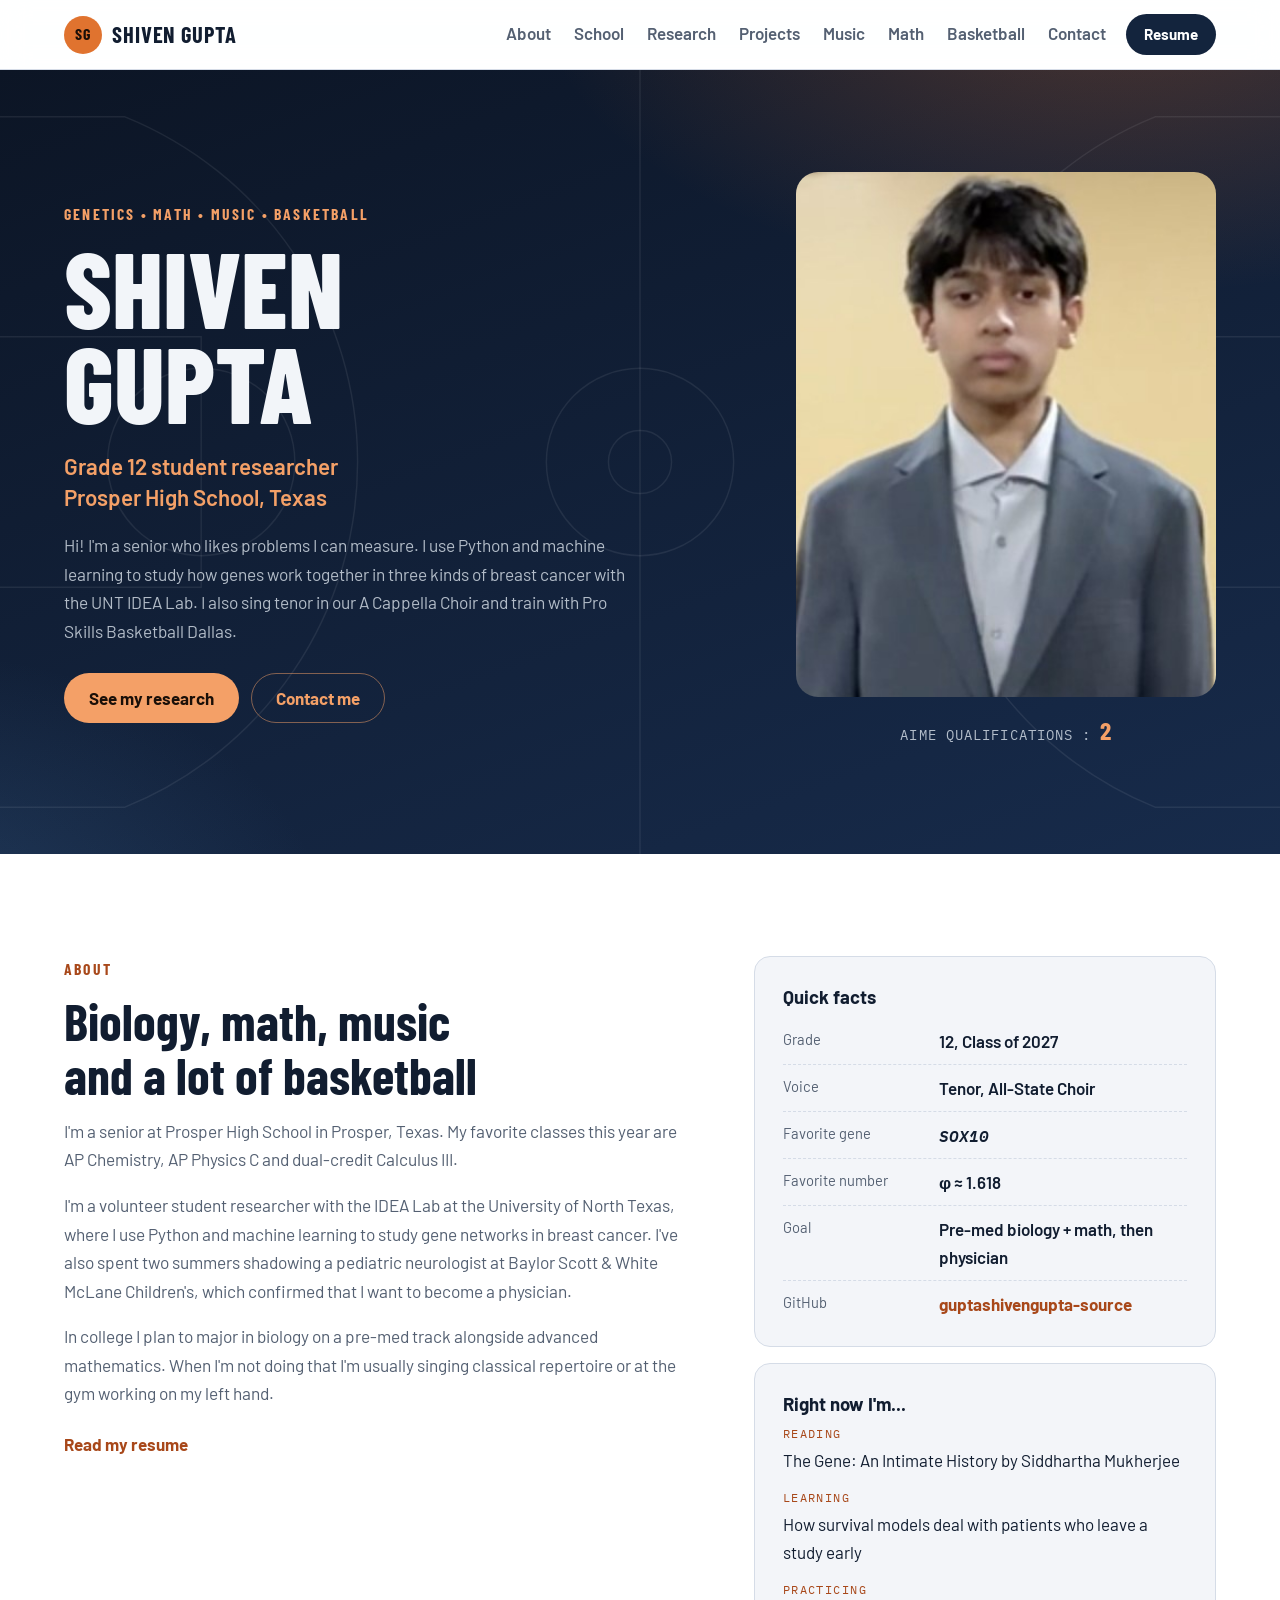
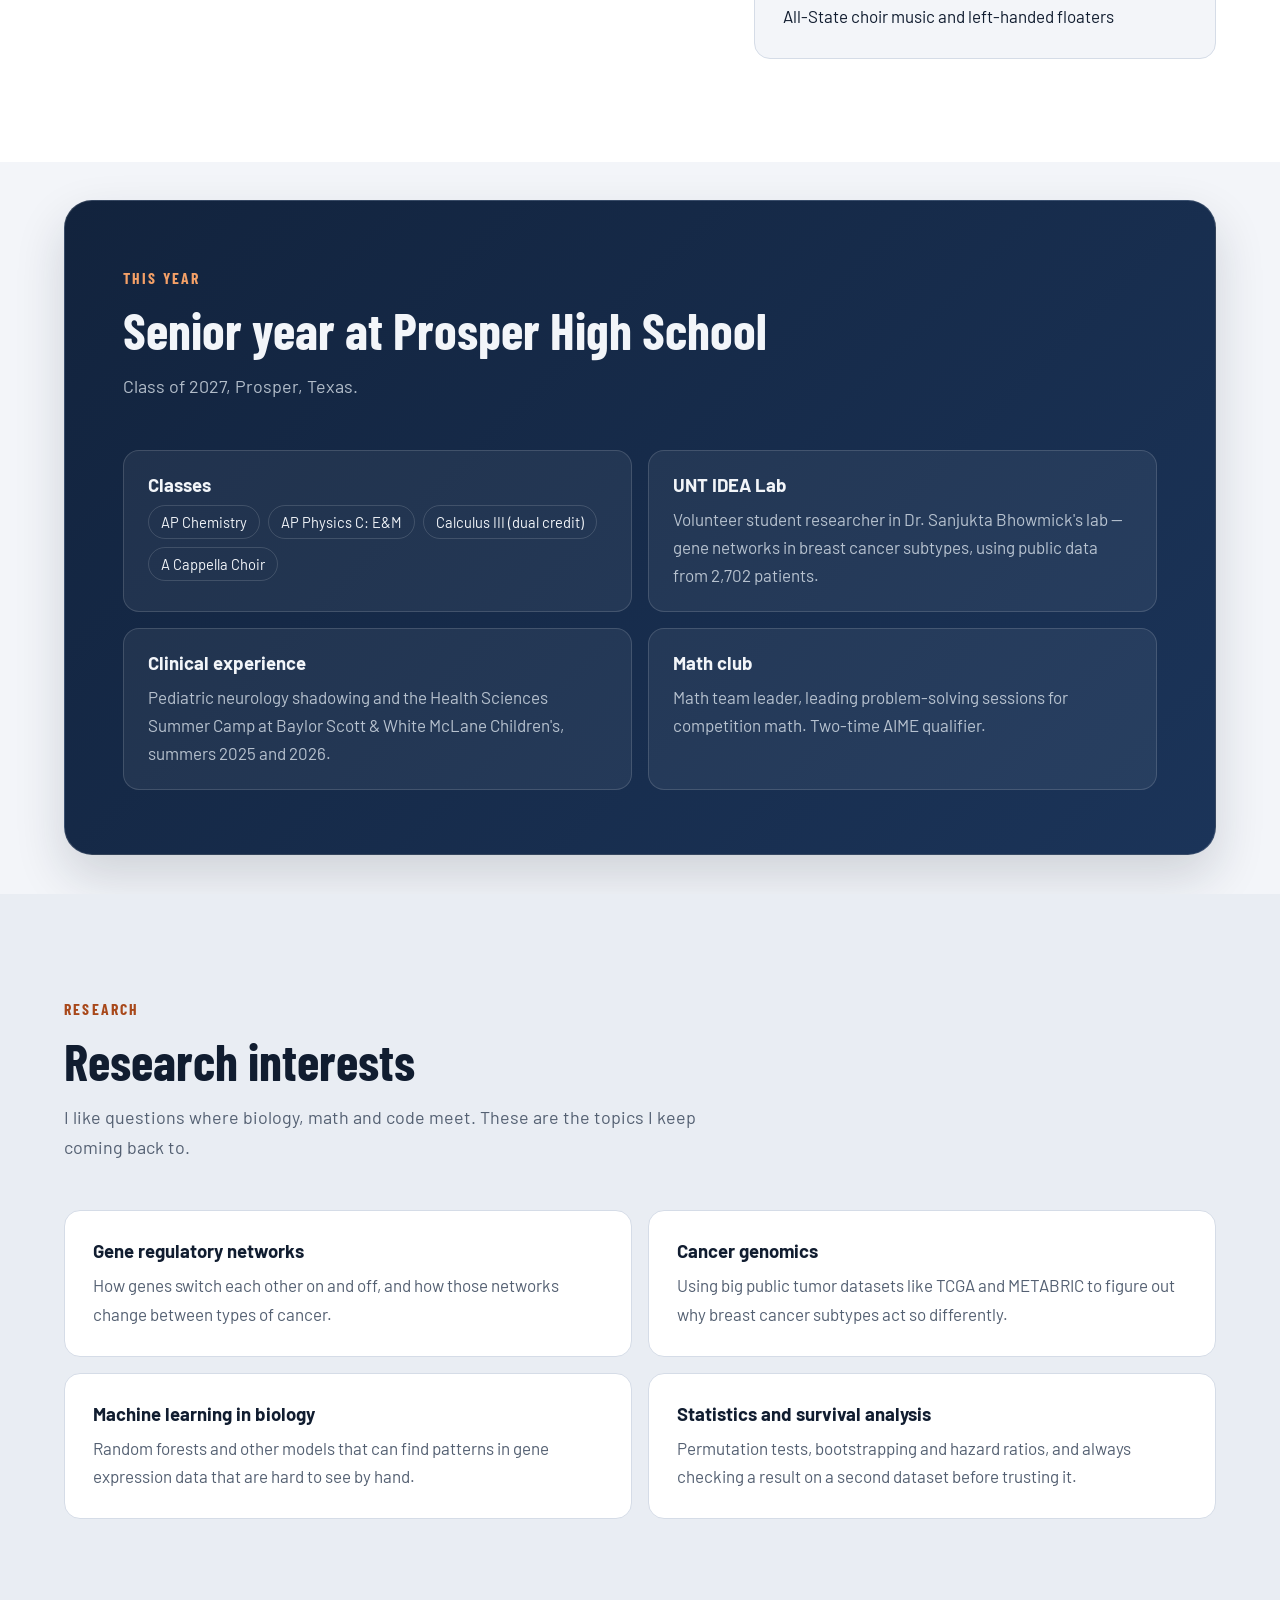
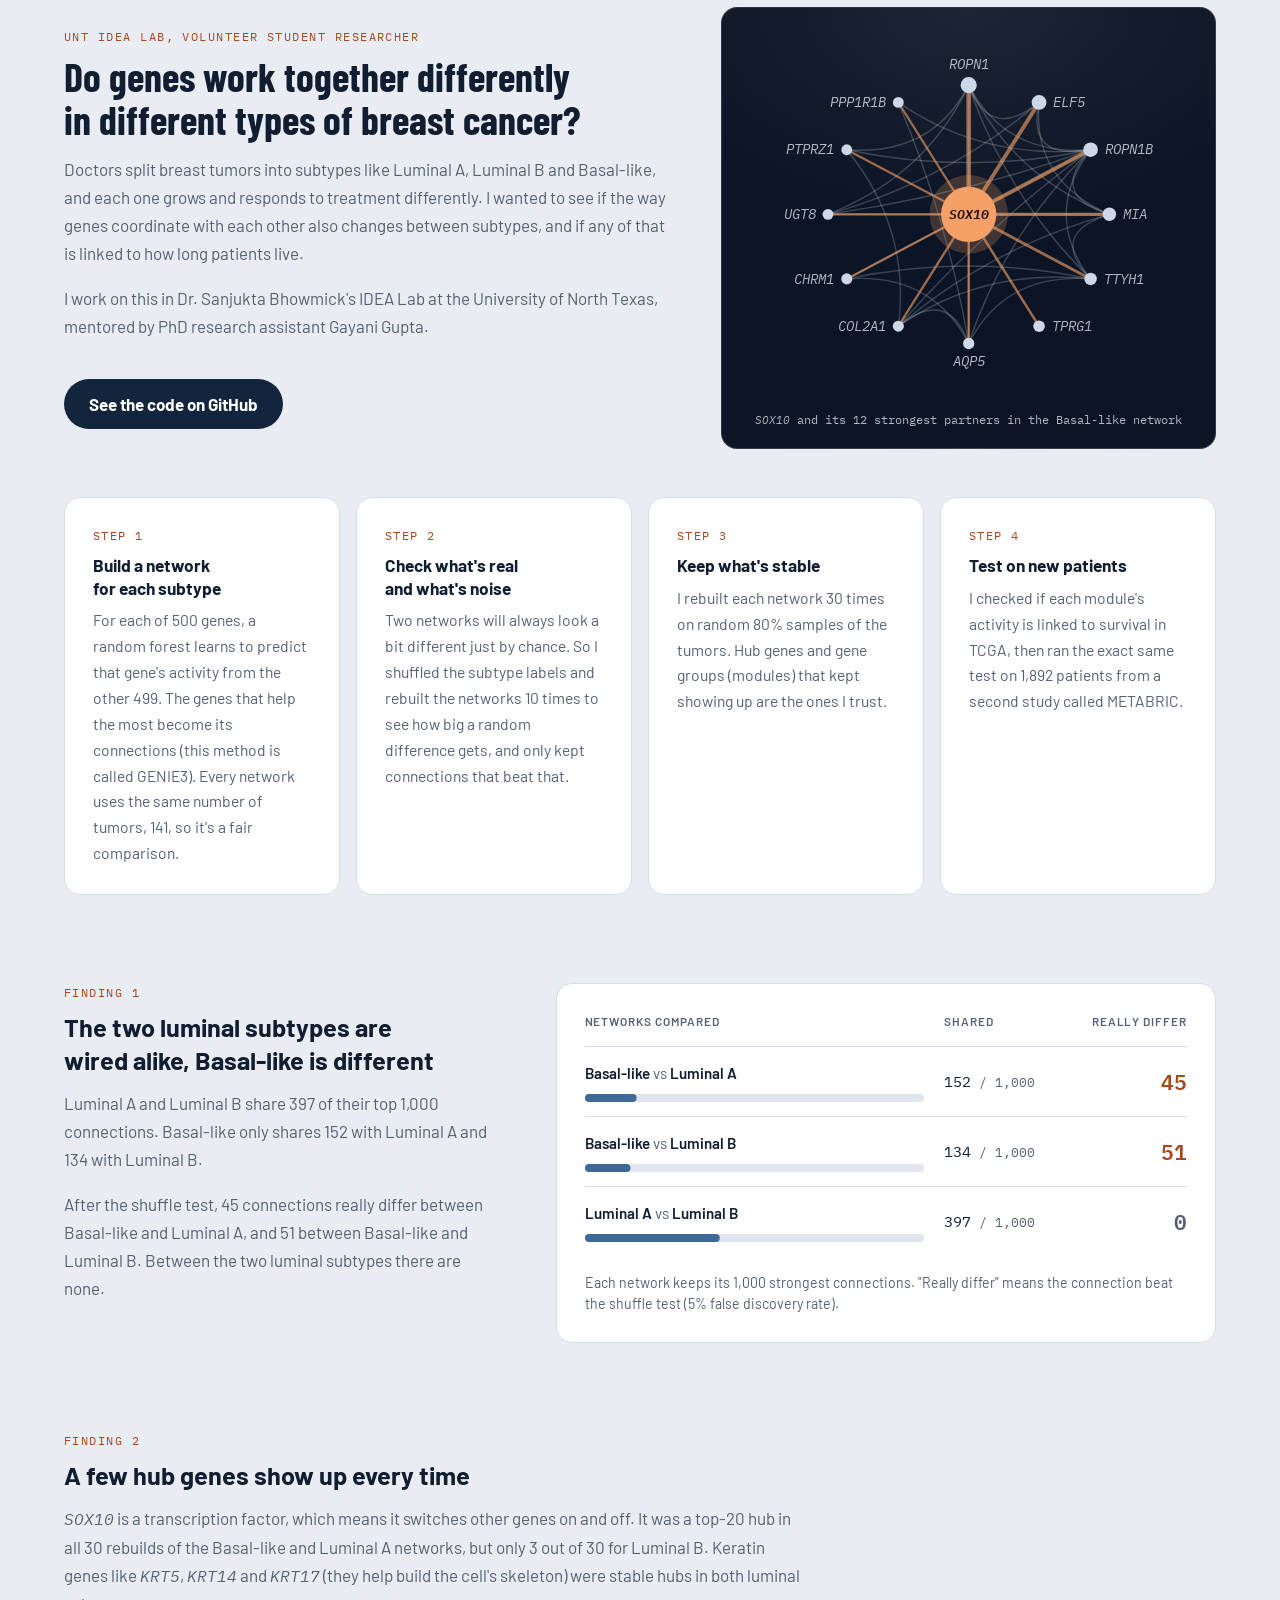
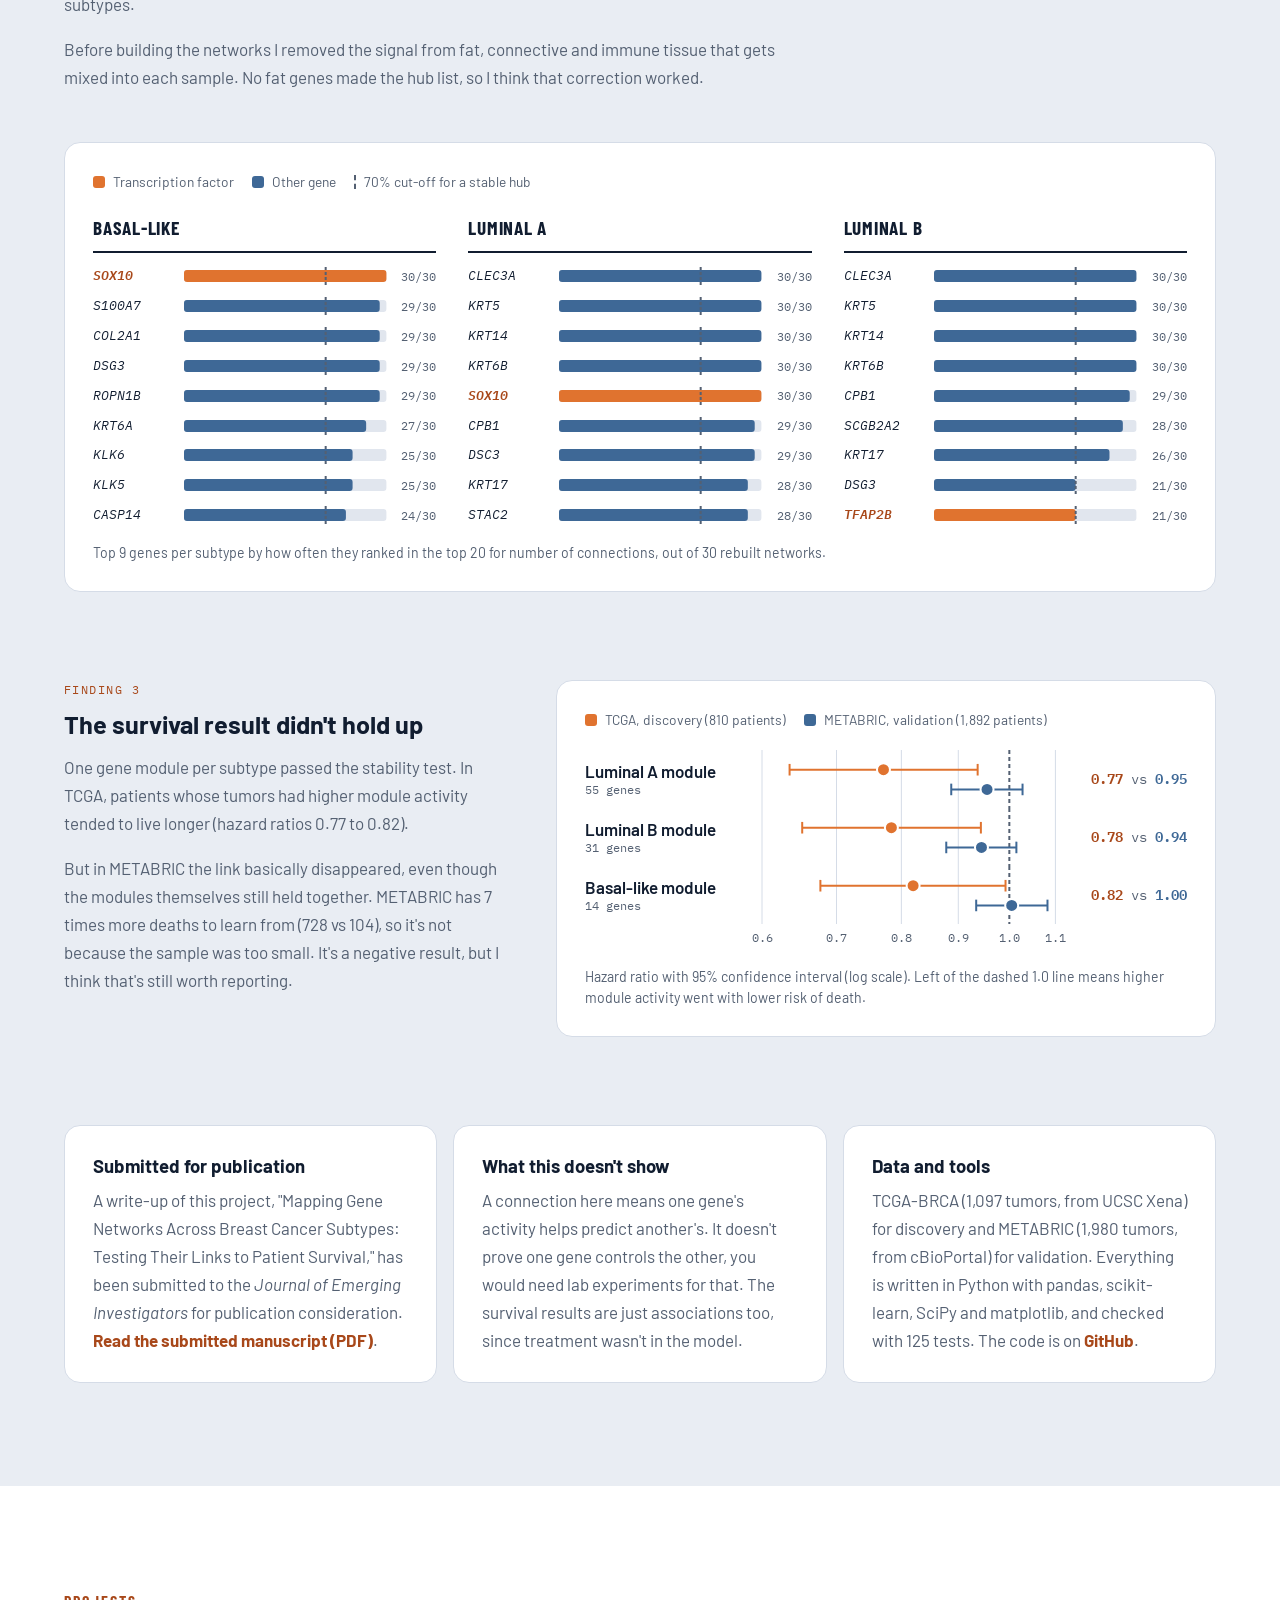
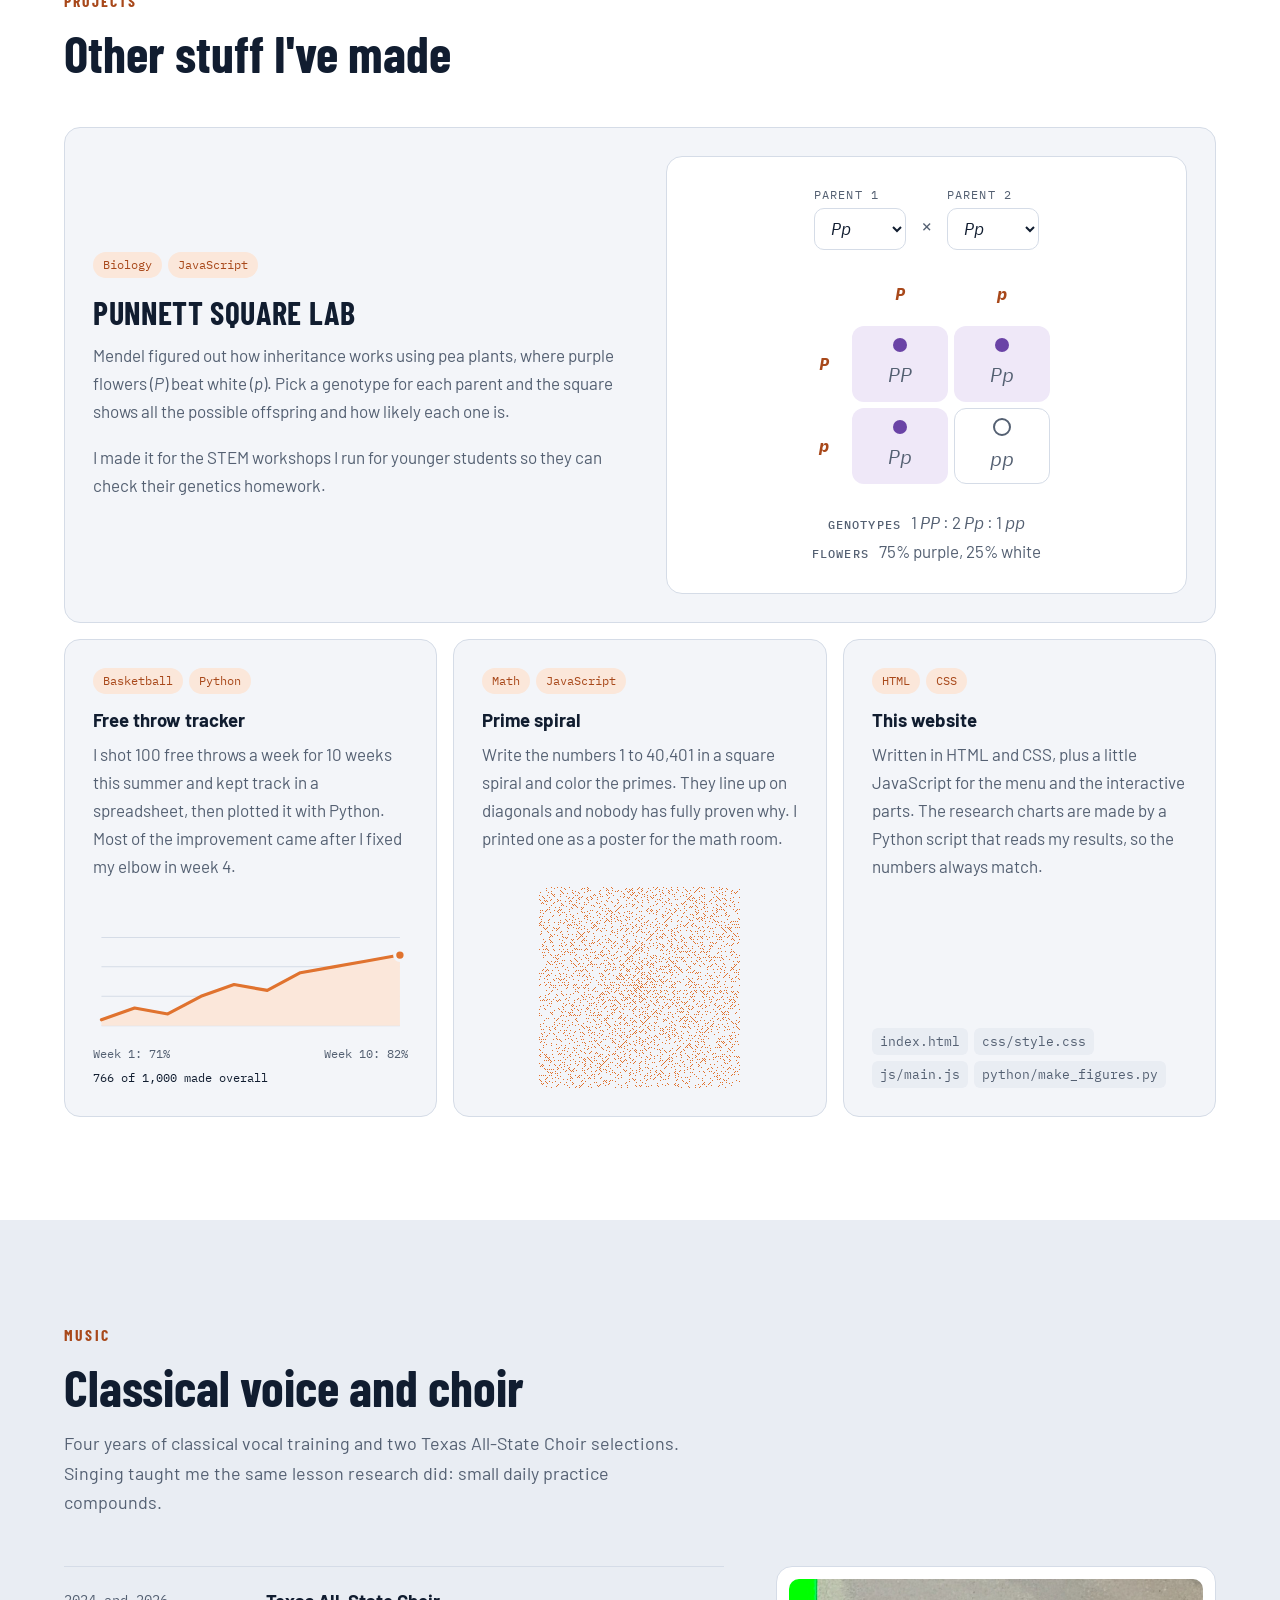
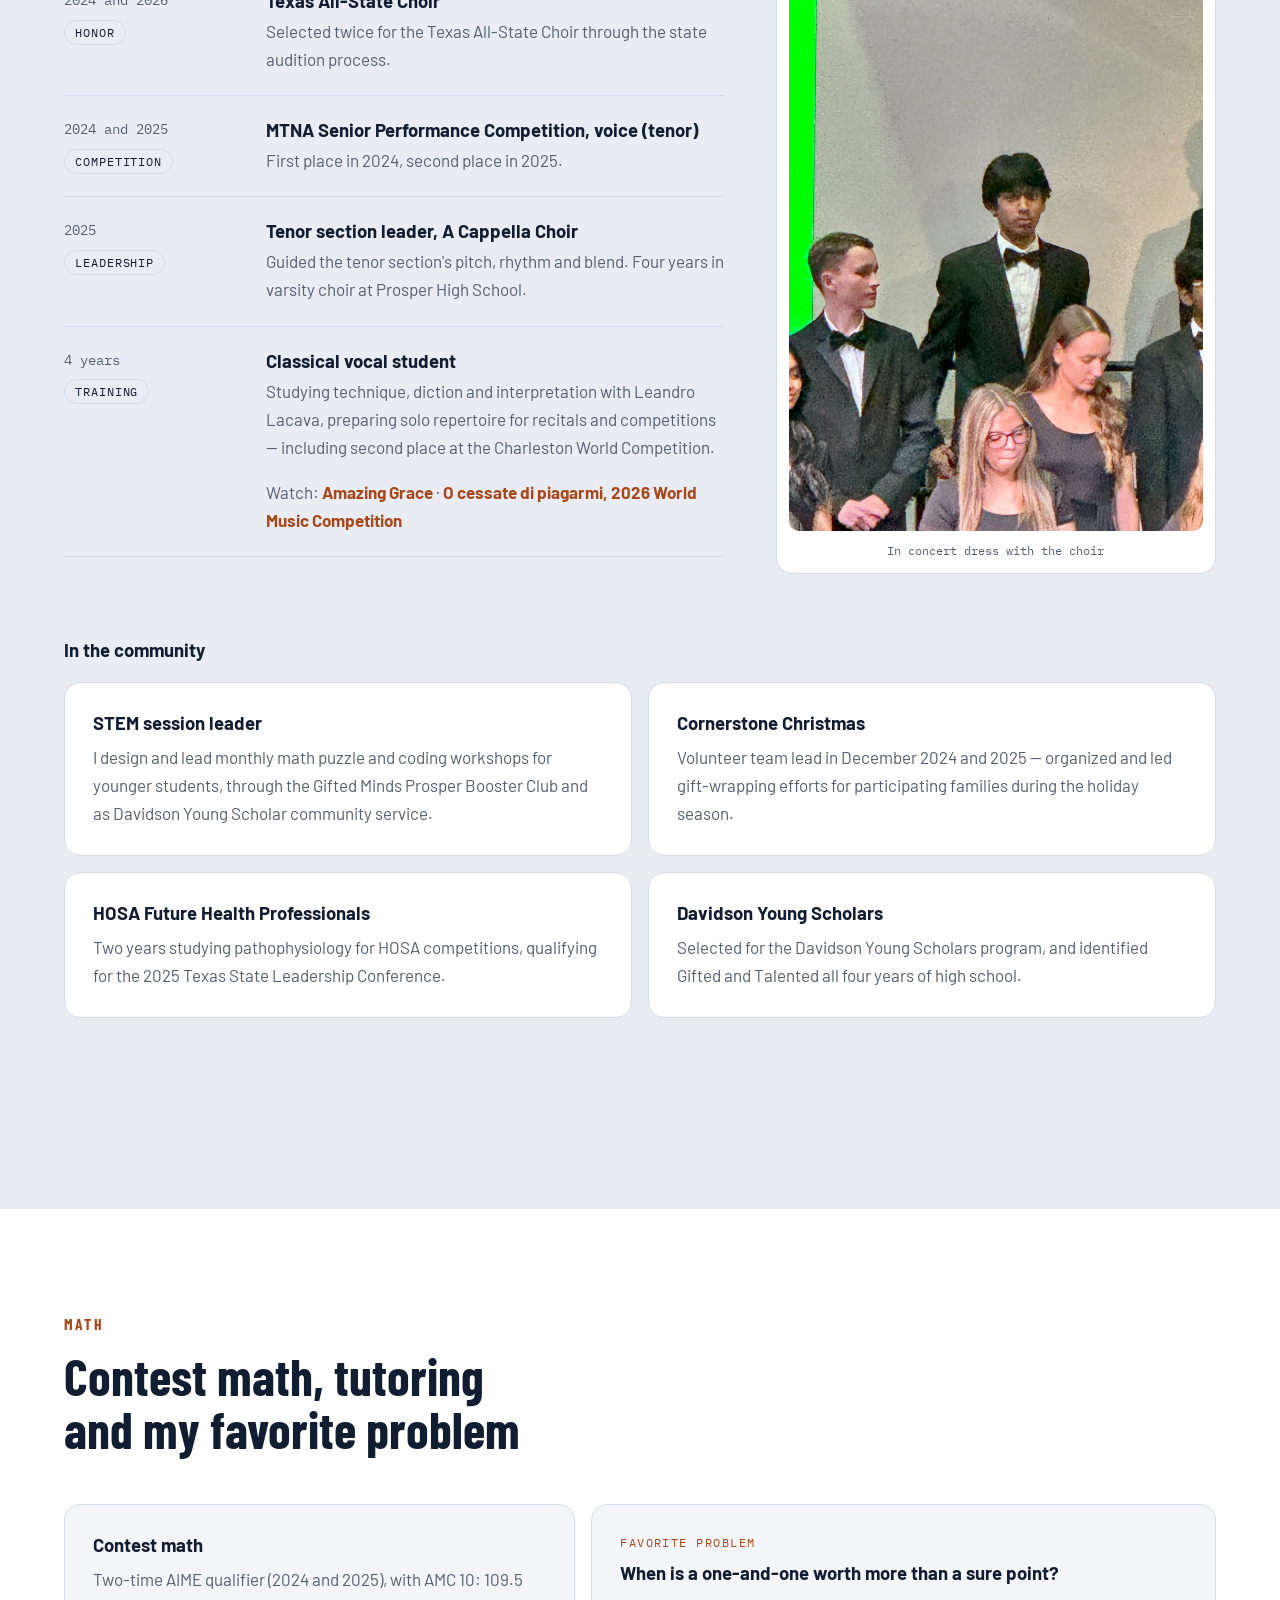
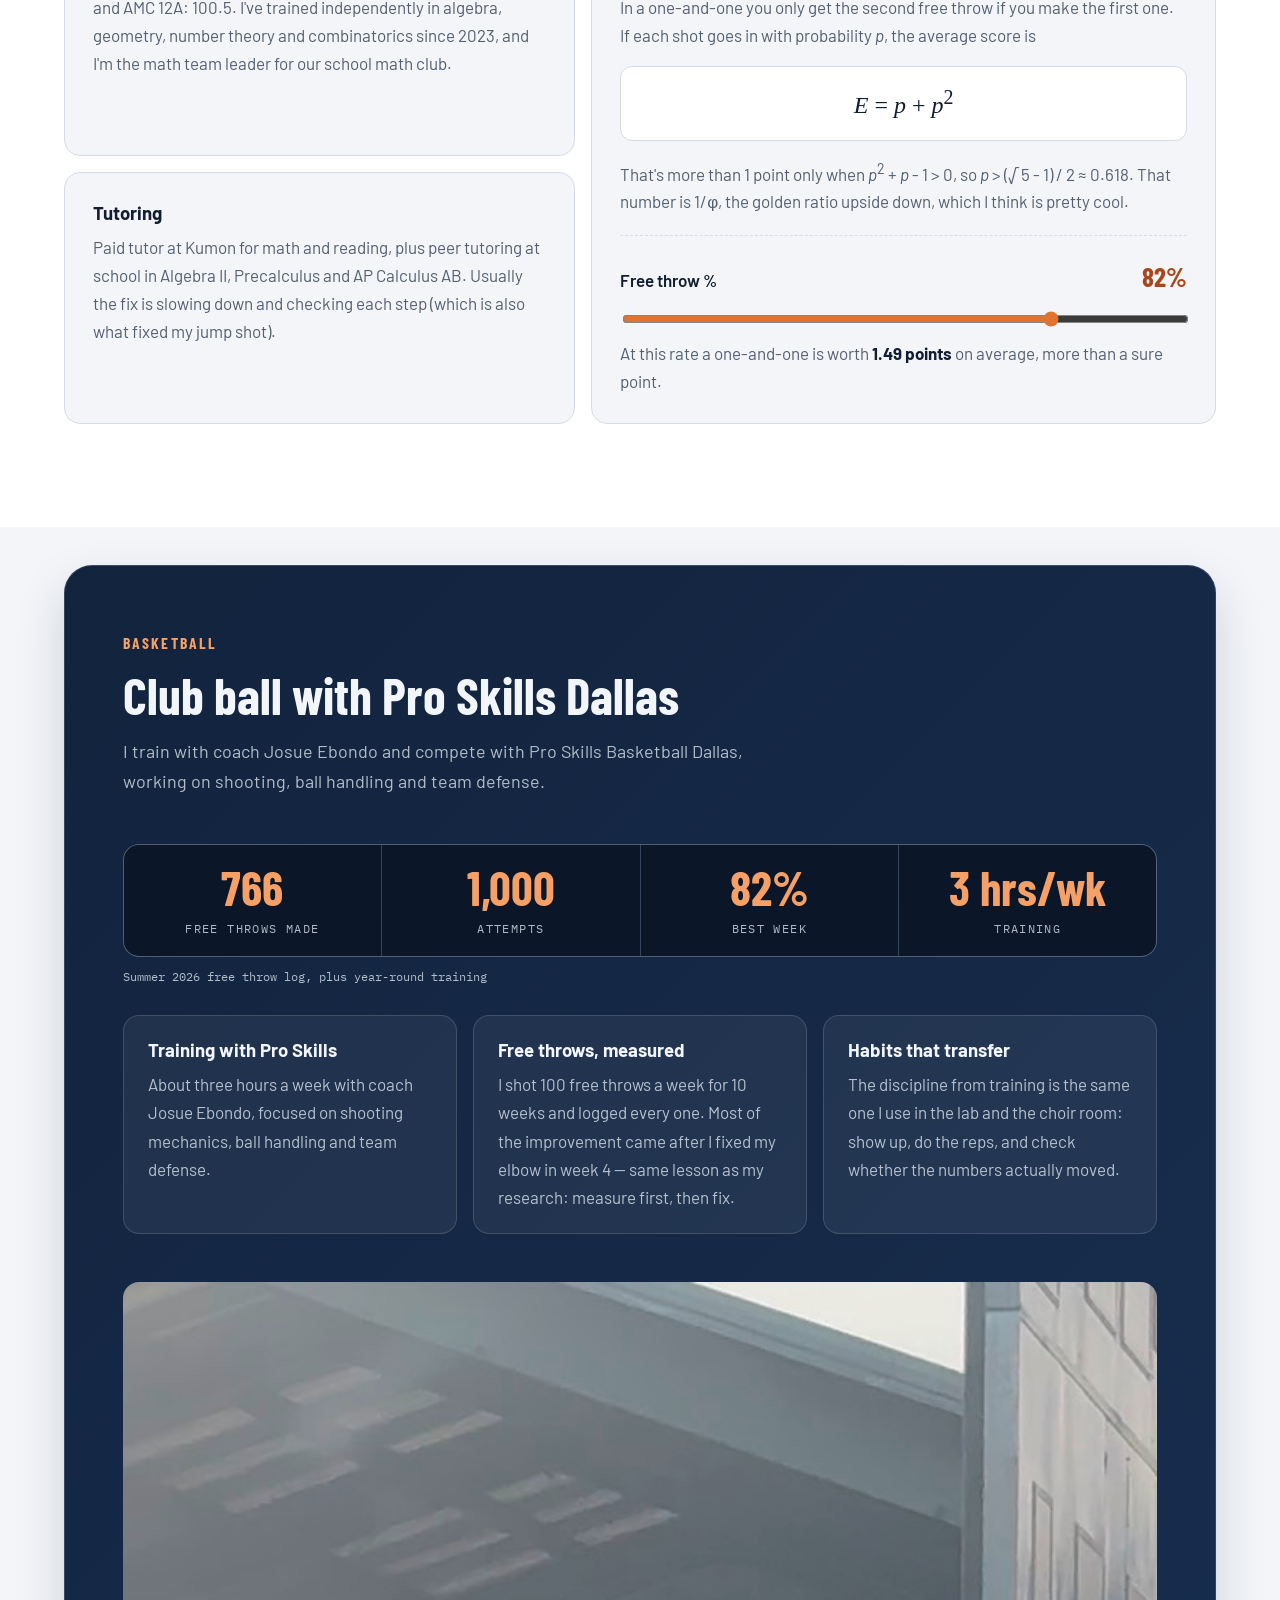
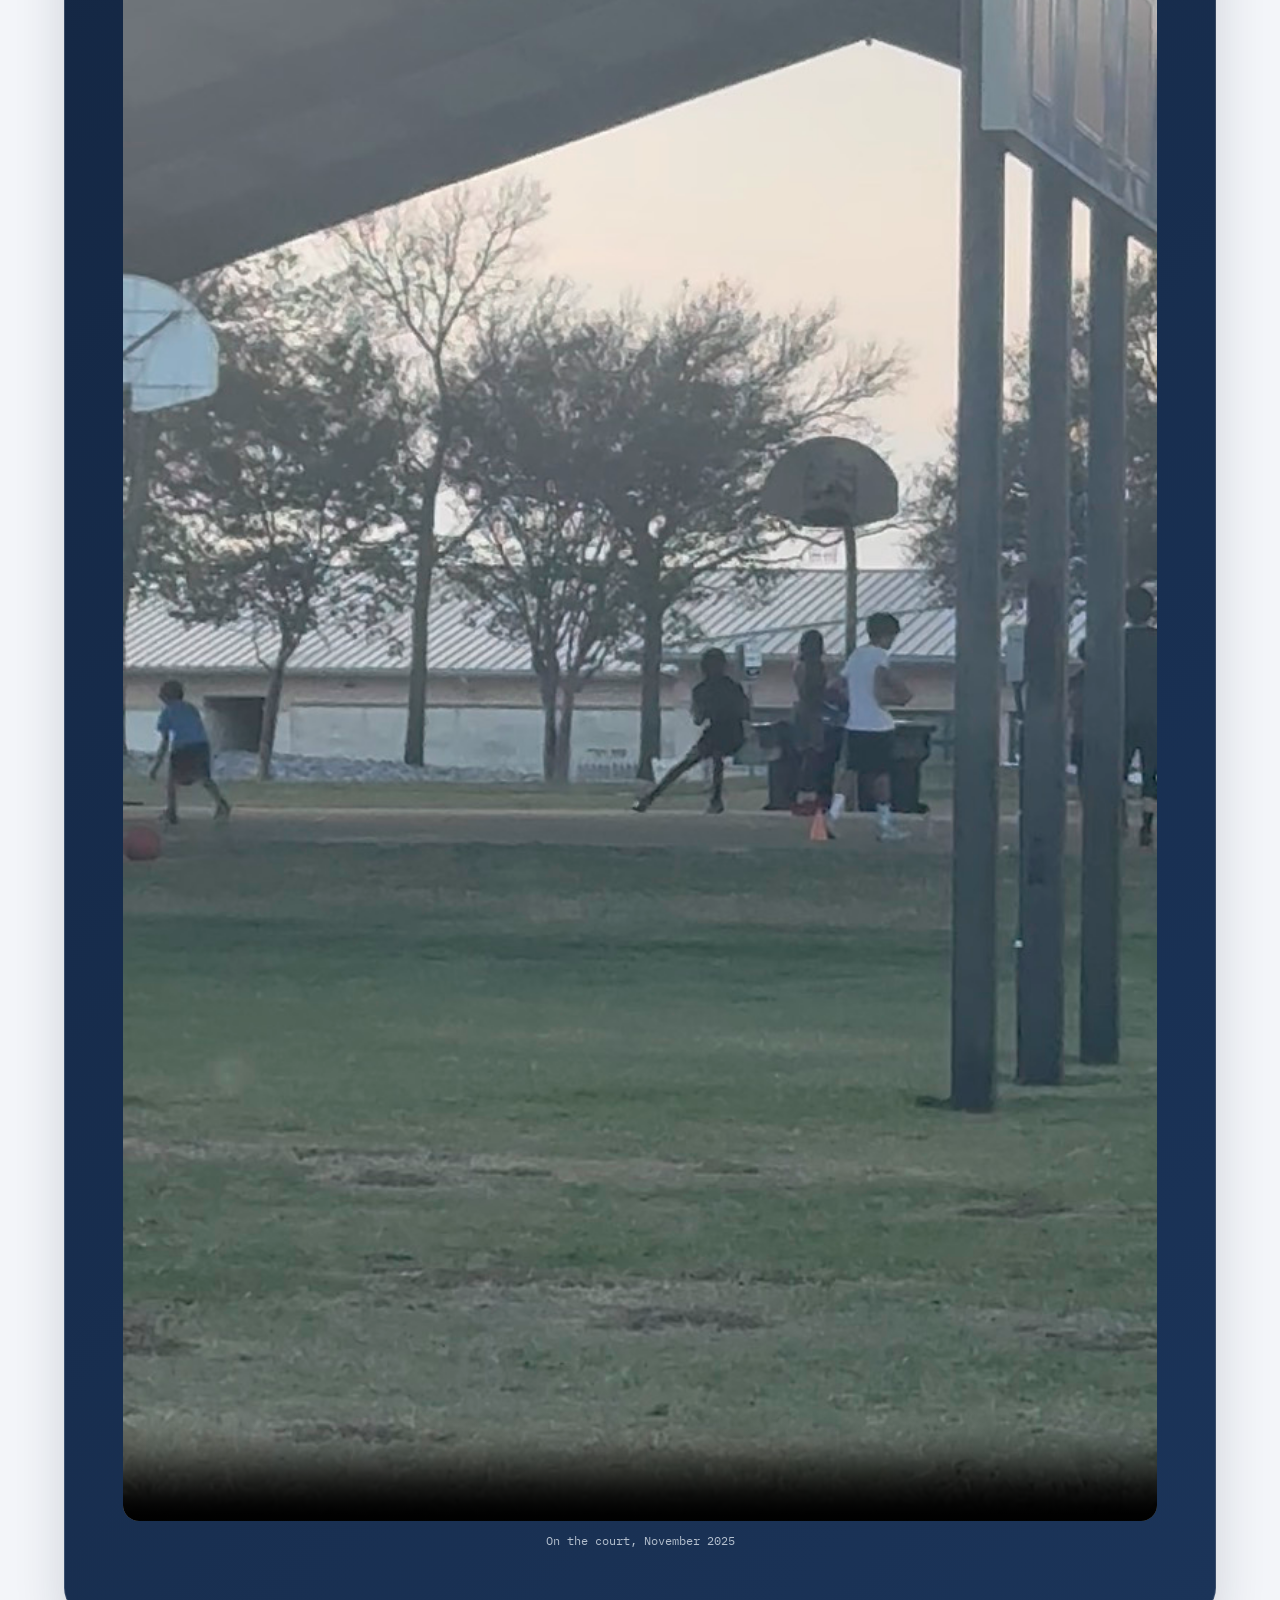
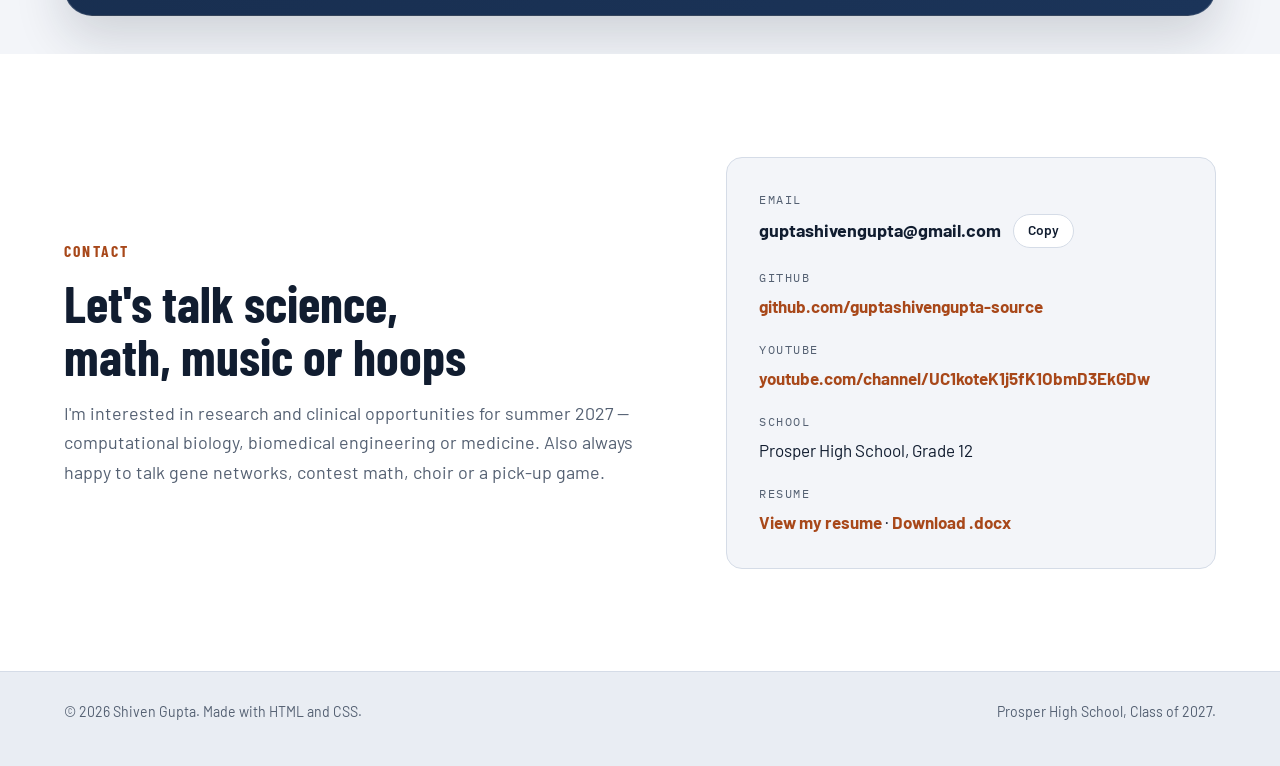
==== commit ddf0523e: "Keep only AIME stat under hero photo" ====
--- a/index.html
+++ b/index.html
@@ -73,6 +73,7 @@
 
         <aside class="player-photo">
           <img src="images/shiven.jpg" alt="Shiven Gupta" width="436" height="474">
+          <p class="photo-stat">AIME qualifications : <span class="stat-num">2</span></p>
         </aside>
       </div>
     </section>
--- a/css/style.css
+++ b/css/style.css
@@ -544,92 +544,38 @@
   color: var(--light-2);
 }
 
-.player-card {
+.player-photo {
   width: 100%;
   max-width: 420px;
   margin-left: auto;
-  padding: 10px;
-  border: 1px solid var(--frame-line);
-  border-radius: 30px;
-  background: linear-gradient(150deg, var(--frame-1), var(--frame-2));
-  box-shadow: 0 30px 80px var(--frame-shadow);
-}
-
-.player-card-inner {
-  overflow: hidden;
-  padding: 18px 18px 0;
-  border: 1px solid var(--line-dark);
-  border-radius: 22px;
-  background: radial-gradient(120% 80% at 50% 0%, var(--shine), transparent 60%), var(--navy);
-}
-
-.card-top {
-  display: flex;
-  justify-content: space-between;
-  gap: 12px;
-}
-
-.card-number {
-  margin: 0;
-  font-family: var(--font-title);
-  font-size: 3.4rem;
-  font-weight: 800;
-  line-height: 0.85;
-  color: var(--peach);
-}
-
-.card-pos {
-  margin: 0;
-  text-align: right;
-  font-family: var(--font-code);
-  font-size: 0.72rem;
-  line-height: 1.5;
-  letter-spacing: 0.1em;
-  text-transform: uppercase;
-  color: var(--light-2);
-}
-
-.card-photo {
+}
+
+.player-photo img {
   width: 100%;
   height: auto;
   aspect-ratio: 4 / 5;
-  margin: 14px 0 18px;
   object-fit: cover;
-  border-radius: 14px;
-}
-
-.card-stats {
-  display: grid;
-  grid-template-columns: repeat(3, 1fr);
-  margin: 0 -18px;
-  border-top: 1px solid var(--line-dark);
-}
-
-.card-stats div {
+  border-radius: 22px;
+}
+
+.photo-stat {
   display: flex;
-  flex-direction: column-reverse;
-  justify-content: flex-end;
-  gap: 2px;
-  padding: 14px 8px 16px;
-  text-align: center;
-}
-
-.card-stats div + div {
-  border-left: 1px solid var(--line-dark);
-}
-
-.card-stats dt {
-  font-size: 0.78rem;
-  line-height: 1.25;
+  align-items: baseline;
+  justify-content: center;
+  gap: 8px;
+  margin-top: 12px;
+  font-family: var(--font-code);
+  font-size: 0.86rem;
+  letter-spacing: 0.08em;
+  text-transform: uppercase;
   color: var(--light-2);
 }
 
-.card-stats dd {
-  margin: 0;
+.photo-stat .stat-num {
   font-family: var(--font-title);
-  font-size: 1.75rem;
+  font-size: 1.6rem;
   font-weight: 700;
-  line-height: 1;
+  color: var(--peach);
 }
 
 .net {
@@ -1886,7 +1832,7 @@
     max-width: 440px;
   }
 
-  .player-card {
+  .player-photo {
     margin: 0 auto;
   }
 
